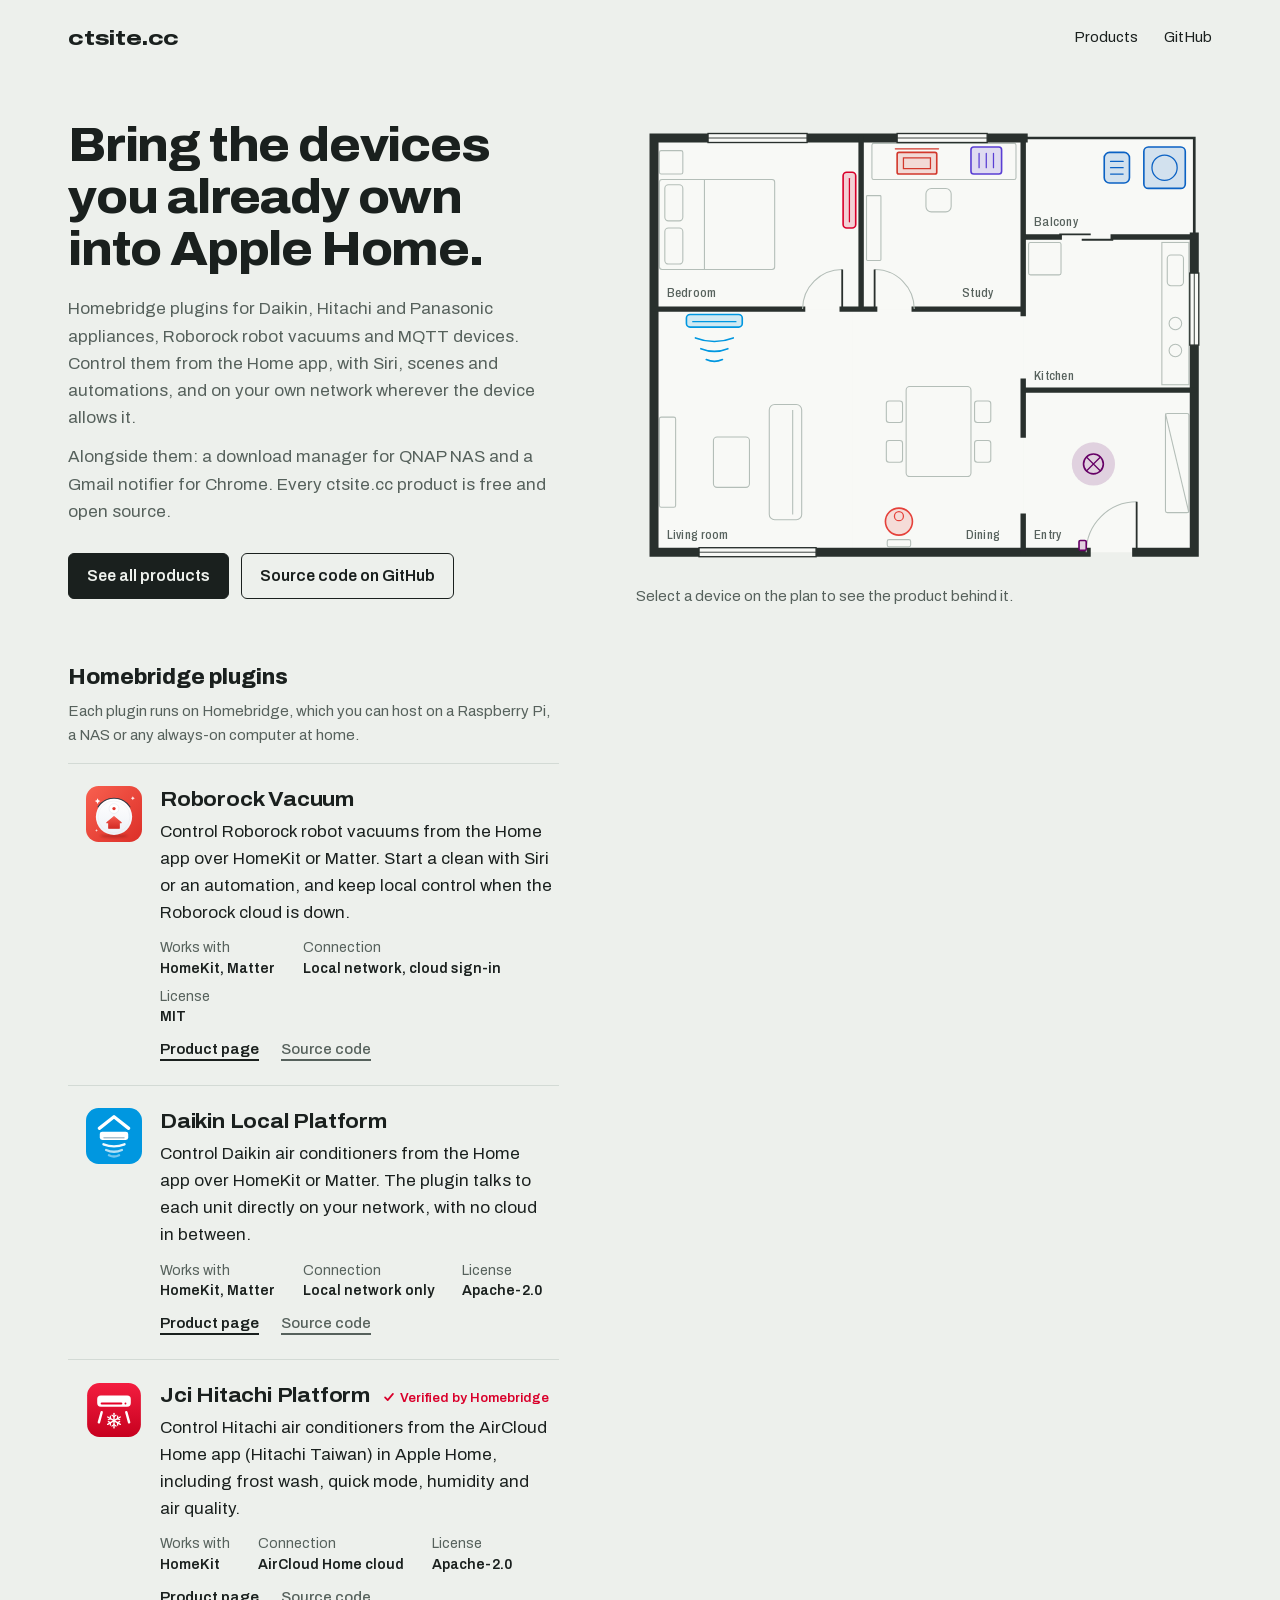
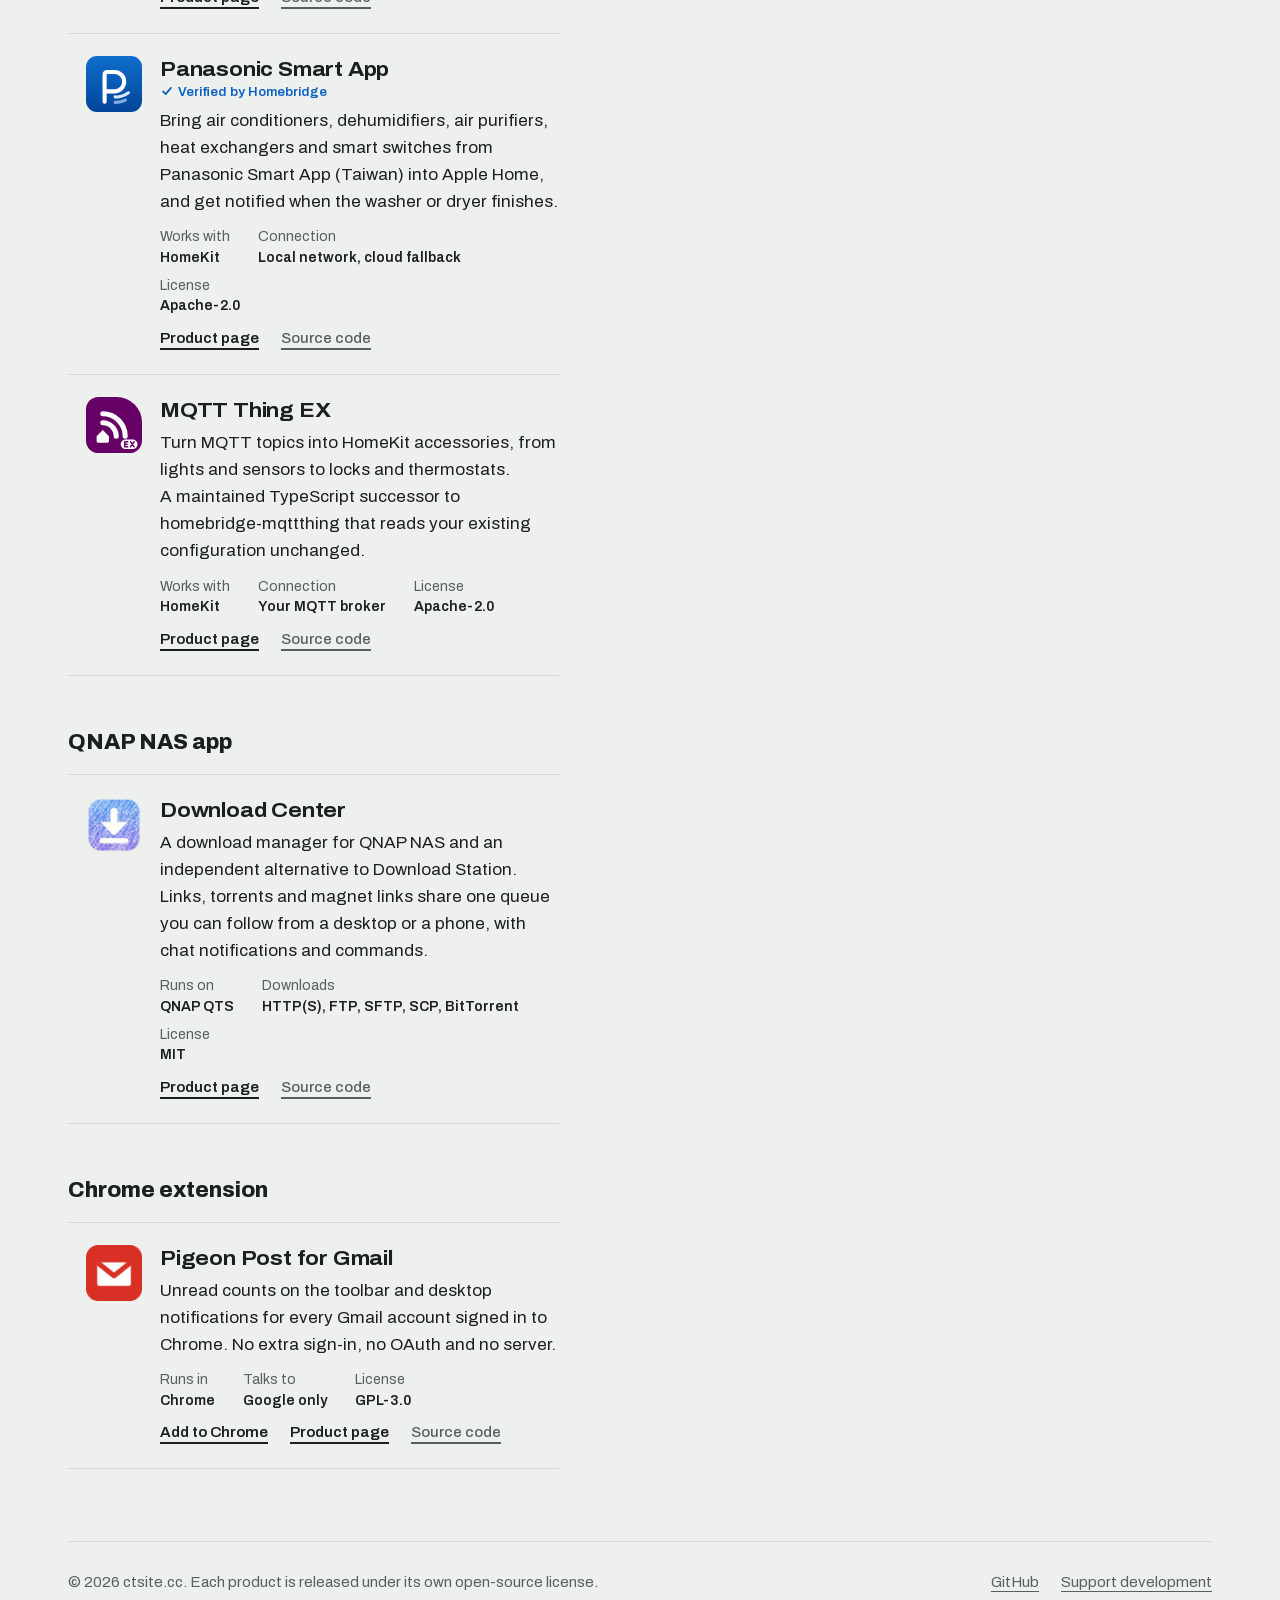
==== index.html @ e9405419 "Link Pigeon Post to the Chrome Web Store and drop the blog link - Pigeon Post for Gmail is on the Ch" ====
<!doctype html>
<html lang="en">
<head>
<meta charset="utf-8">
<meta name="viewport" content="width=device-width, initial-scale=1">
<meta http-equiv="Content-Security-Policy" content="default-src 'self'; script-src 'self' https://pagead2.googlesyndication.com https://*.googlesyndication.com https://*.adtrafficquality.google https://www.googletagservices.com https://fundingchoicesmessages.google.com; style-src 'self' 'unsafe-inline'; img-src 'self' data: https:; font-src 'self'; connect-src 'self' https://*.googlesyndication.com https://*.doubleclick.net https://*.google.com https://*.adtrafficquality.google; frame-src https://*.googlesyndication.com https://*.doubleclick.net https://*.google.com https://*.adtrafficquality.google; object-src 'none'; base-uri 'self'; form-action 'self'; upgrade-insecure-requests">
<meta name="referrer" content="strict-origin-when-cross-origin">
<title>ctsite.cc: Homebridge plugins for Apple Home and open-source tools</title>
<meta name="description" content="Free, open-source Homebridge plugins that bring Daikin, Hitachi and Panasonic appliances, Roborock robot vacuums and MQTT devices into Apple Home, plus a download manager for QNAP NAS and a Gmail notifier for Chrome.">
<link rel="canonical" href="https://www.ctsite.cc/">
<meta property="og:type" content="website">
<meta property="og:url" content="https://www.ctsite.cc/">
<meta property="og:title" content="ctsite.cc: Homebridge plugins for Apple Home and open-source tools">
<meta property="og:description" content="Bring Daikin, Hitachi and Panasonic appliances, Roborock vacuums and MQTT devices into Apple Home. Free and open source.">
<meta property="og:locale" content="en_US">
<meta name="color-scheme" content="light dark">
<meta name="theme-color" content="#EDF0EC" media="(prefers-color-scheme: light)">
<meta name="theme-color" content="#0F1312" media="(prefers-color-scheme: dark)">
<link rel="icon" href="favicon.svg" type="image/svg+xml">
<link rel="preload" href="fonts/archivo-latin.woff2" as="font" type="font/woff2" crossorigin>
<link rel="stylesheet" href="site.css">
<script src="site.js" defer></script>
<script async src="https://pagead2.googlesyndication.com/pagead/js/adsbygoogle.js?client=ca-pub-5869768897978172"
     crossorigin="anonymous"></script>
</head>
<body>
<div class="page">

<header class="top">
  <a class="mark" href="/">ctsite.cc</a>
  <nav class="nav" aria-label="Site">
    <a href="#products">Products</a>
    <a href="https://github.com/tasict">GitHub</a>
  </nav>
</header>

<main class="layout">

  <section class="intro" aria-labelledby="hello">
    <h1 id="hello">Bring the devices you already own into Apple Home.</h1>
    <p class="lede">Homebridge plugins for Daikin, Hitachi and Panasonic appliances, Roborock robot vacuums and MQTT devices. Control them from the Home app, with Siri, scenes and automations, and on your own network wherever the device allows it.</p>
    <p class="lede">Alongside them: a download manager for QNAP NAS and a Gmail notifier for Chrome. Every ctsite.cc product is free and open source.</p>
    <p class="actions">
      <a class="btn btn-solid" href="#products">See all products</a>
      <a class="btn" href="https://github.com/tasict?tab=repositories">Source code on GitHub</a>
    </p>
  </section>

  <div class="plan-wrap">
    <figure class="plan-fig">
      <svg class="plan" viewBox="0 0 640 500" role="group" aria-label="Floor plan: each device in the home is one of the products">
        <g class="floors">
          <rect class="floor" data-room="bedroom" x="20" y="20" width="230" height="190"/>
          <rect class="floor" data-room="study" x="250" y="20" width="180" height="190"/>
          <rect class="floor" data-room="balcony" x="430" y="20" width="190" height="110"/>
          <rect class="floor" data-room="kitchen" x="430" y="130" width="190" height="170"/>
          <rect class="floor" data-room="living" x="20" y="210" width="220" height="270"/>
          <rect class="floor" data-room="dining" x="240" y="210" width="190" height="270"/>
          <rect class="floor" data-room="entry" x="430" y="300" width="190" height="180"/>
        </g>

        <g class="furn">
          <!-- Bedroom: bed, nightstand -->
          <rect x="26" y="66" width="128" height="100" rx="3"/>
          <rect x="32" y="72" width="20" height="40" rx="4"/>
          <rect x="32" y="120" width="20" height="40" rx="4"/>
          <path d="M76 66V166"/>
          <rect x="26" y="34" width="26" height="26" rx="2"/>
          <!-- Study: desk, chair, bookshelf -->
          <rect x="262" y="26" width="160" height="40" rx="2"/>
          <rect x="322" y="76" width="28" height="26" rx="6"/>
          <rect x="256" y="84" width="16" height="72" rx="1"/>
          <!-- Kitchen: counter, sink, burners, fridge -->
          <rect x="584" y="136" width="30" height="158"/>
          <rect x="590" y="150" width="18" height="34" rx="4"/>
          <circle cx="599" cy="226" r="7"/>
          <circle cx="599" cy="256" r="7"/>
          <rect x="436" y="136" width="36" height="36" rx="2"/>
          <!-- Living room: TV stand, sofa, coffee table -->
          <rect x="26" y="330" width="18" height="100" rx="2"/>
          <rect x="148" y="316" width="36" height="128" rx="6"/>
          <path d="M174 322V438"/>
          <rect x="86" y="352" width="40" height="56" rx="4"/>
          <!-- Dining: table, chairs, charging dock -->
          <rect x="300" y="296" width="72" height="100" rx="4"/>
          <rect x="278" y="312" width="18" height="24" rx="3"/>
          <rect x="278" y="356" width="18" height="24" rx="3"/>
          <rect x="376" y="312" width="18" height="24" rx="3"/>
          <rect x="376" y="356" width="18" height="24" rx="3"/>
          <rect x="279" y="466" width="26" height="8" rx="2"/>
          <!-- Entry: shoe cabinet -->
          <rect x="588" y="326" width="26" height="110" rx="2"/>
          <path d="M588 326L614 436"/>
        </g>

        <g class="walls">
          <path class="ext" d="M20 20H80M190 20H290M390 20H430M20 20V480M20 480H70M200 480H500M556 480H620M620 130V170M620 250V480"/>
          <path class="rail" d="M430 20H620V130"/>
          <path class="int" d="M20 210H185M229 210H265M309 210H430M250 20V210M430 20V215M430 290V350M430 440V480M430 130H470M530 130H620M430 300H620"/>
          <rect class="win" x="80" y="15" width="110" height="10"/>
          <rect class="win" x="290" y="15" width="100" height="10"/>
          <rect class="win" x="70" y="475" width="130" height="10"/>
          <rect class="win" x="615" y="170" width="10" height="80"/>
          <path class="glass" d="M80 20H190M290 20H390M70 480H200M620 170V250"/>
        </g>

        <g class="doors">
          <path class="swing" d="M185 210A44 44 0 0 1 229 166M309 210A44 44 0 0 0 265 166M500 480A56 56 0 0 1 556 424"/>
          <path class="leaf" d="M229 210V166M265 210V166M556 480V424M470 127H505M495 133H530"/>
        </g>

        <g class="labels">
          <text class="room-label" x="34" y="197">Bedroom</text>
          <text class="room-label" x="362" y="197">Study</text>
          <text class="room-label" x="442" y="118">Balcony</text>
          <text class="room-label" x="442" y="289">Kitchen</text>
          <text class="room-label" x="34" y="465">Living room</text>
          <text class="room-label" x="366" y="465">Dining</text>
          <text class="room-label" x="442" y="465">Entry</text>
        </g>

        <g class="devices">
          <a class="dev c-daikin" href="#daikin" data-project="daikin" data-room="living"
             aria-label="Daikin Local Platform: Daikin air conditioner in the living room"
             data-where="Daikin air conditioner in the living room">
            <rect class="hit" x="46" y="212" width="82" height="62"/>
            <g class="fx"><path d="M66 242Q87 250 108 242M72 254Q87 260 102 254M78 266Q87 270 96 266"/></g>
            <rect class="shape" x="56" y="216" width="62" height="14" rx="4"/>
            <path class="detail" d="M63 224H111"/>
          </a>
          <a class="dev c-hitachi" href="#hitachi" data-project="hitachi" data-room="bedroom"
             aria-label="Jci Hitachi Platform: Hitachi air conditioner in the bedroom"
             data-where="Hitachi air conditioner in the bedroom">
            <rect class="hit" x="190" y="50" width="58" height="78"/>
            <g class="fx"><path d="M220 68Q212 89 220 110M208 74Q202 89 208 104M196 80Q192 89 196 98"/></g>
            <rect class="shape" x="230" y="58" width="14" height="62" rx="4"/>
            <path class="detail" d="M237 65V113"/>
          </a>
          <a class="dev c-panasonic" href="#panasonic" data-project="panasonic" data-room="balcony"
             aria-label="Panasonic Smart App: Panasonic washer and dehumidifier on the back balcony"
             data-where="Panasonic washer and dehumidifier on the back balcony">
            <rect class="hit" x="512" y="26" width="104" height="56"/>
            <rect class="shape" x="564" y="30" width="46" height="46" rx="5"/>
            <circle class="detail" cx="587" cy="53" r="14"/>
            <rect class="shape" x="520" y="36" width="28" height="34" rx="6"/>
            <path class="detail" d="M527 46H541M527 53H541M527 60H541"/>
          </a>
          <a class="dev c-roborock" href="#roborock" data-project="roborock" data-room="dining"
             aria-label="Roborock Vacuum: robot vacuum in the dining area"
             data-where="Roborock robot vacuum in the dining area">
            <rect class="hit" x="268" y="420" width="48" height="50"/>
            <g class="fx"><path class="trail" d="M292 430C262 424 254 266 294 254L388 254C414 258 414 418 388 434L318 446"/></g>
            <circle class="shape" cx="292" cy="446" r="15"/>
            <circle class="detail" cx="292" cy="440" r="5"/>
          </a>
          <a class="dev c-mqtt" href="#mqtt" data-project="mqtt" data-room="entry"
             aria-label="MQTT Thing EX: light and door sensor in the entryway"
             data-where="MQTT light and door sensor in the entryway">
            <rect class="hit" x="484" y="356" width="50" height="124"/>
            <g class="fx"><circle class="glow" cx="508" cy="382" r="24"/></g>
            <circle class="shape" cx="508" cy="382" r="11"/>
            <path class="detail" d="M500.5 374.5L515.5 389.5M515.5 374.5L500.5 389.5"/>
            <rect class="shape" x="492" y="467" width="8" height="11" rx="1.5"/>
          </a>
          <a class="dev c-dc" href="#download-center" data-project="download-center" data-room="study"
             aria-label="Download Center: QNAP NAS in the study"
             data-where="QNAP NAS in the study">
            <rect class="hit" x="366" y="26" width="46" height="40"/>
            <rect class="shape" x="372" y="30" width="34" height="30" rx="3"/>
            <path class="detail" d="M381 37V53M389 37V53M397 37V53"/>
          </a>
          <a class="dev c-pigeon" href="#pigeon-post" data-project="pigeon-post" data-room="study"
             aria-label="Pigeon Post for Gmail: Chrome on the laptop in the study"
             data-where="Chrome on the laptop in the study">
            <rect class="hit" x="282" y="26" width="60" height="40"/>
            <rect class="shape" x="290" y="36" width="44" height="24" rx="2"/>
            <path class="detail" d="M288 32H336M297 42H327V54H297Z"/>
          </a>
        </g>
      </svg>
      <figcaption class="plan-caption">
        <span class="cap-idle">Select a device on the plan to see the product behind it.</span>
        <span class="cap-lit" hidden><strong class="cap-name"></strong> <span class="cap-where"></span></span>
      </figcaption>
    </figure>
  </div>

  <div class="list" id="products">

    <section class="group" aria-labelledby="g-home">
      <h2 id="g-home">Homebridge plugins</h2>
      <p class="group-note">Each plugin runs on Homebridge, which you can host on a Raspberry Pi, a NAS or any always-on computer at home.</p>
      <ul class="projects">
        <li class="project c-roborock" id="roborock">
          <img src="icons/roborock.svg" width="56" height="56" alt="">
          <div>
            <h3>Roborock Vacuum</h3>
            <p class="desc">Control Roborock robot vacuums from the Home app over HomeKit or Matter. Start a clean with Siri or an automation, and keep local control when the Roborock cloud is down.</p>
            <dl class="facts">
              <div><dt>Works with</dt><dd>HomeKit, Matter</dd></div>
              <div><dt>Connection</dt><dd>Local network, cloud sign-in</dd></div>
              <div><dt>License</dt><dd>MIT</dd></div>
            </dl>
            <p class="links">
              <a href="https://tasict.github.io/homebridge-roborock-vacuum/">Product page</a>
              <a class="quiet" href="https://github.com/tasict/homebridge-roborock-vacuum">Source code</a>
            </p>
          </div>
        </li>
        <li class="project c-daikin" id="daikin">
          <img src="icons/daikin.svg" width="56" height="56" alt="">
          <div>
            <h3>Daikin Local Platform</h3>
            <p class="desc">Control Daikin air conditioners from the Home app over HomeKit or Matter. The plugin talks to each unit directly on your network, with no cloud in between.</p>
            <dl class="facts">
              <div><dt>Works with</dt><dd>HomeKit, Matter</dd></div>
              <div><dt>Connection</dt><dd>Local network only</dd></div>
              <div><dt>License</dt><dd>Apache-2.0</dd></div>
            </dl>
            <p class="links">
              <a href="https://tasict.github.io/homebridge-daikin-local-platform/">Product page</a>
              <a class="quiet" href="https://github.com/tasict/homebridge-daikin-local-platform">Source code</a>
            </p>
          </div>
        </li>
        <li class="project c-hitachi" id="hitachi">
          <img src="icons/hitachi.svg" width="56" height="56" alt="">
          <div>
            <div class="project-head">
              <h3>Jci Hitachi Platform</h3>
              <span class="verified"><svg viewBox="0 0 16 16" aria-hidden="true"><path d="M3.5 8.5l3 3 6-7"/></svg>Verified by Homebridge</span>
            </div>
            <p class="desc">Control Hitachi air conditioners from the AirCloud Home app (Hitachi Taiwan) in Apple Home, including frost wash, quick mode, humidity and air quality.</p>
            <dl class="facts">
              <div><dt>Works with</dt><dd>HomeKit</dd></div>
              <div><dt>Connection</dt><dd>AirCloud Home cloud</dd></div>
              <div><dt>License</dt><dd>Apache-2.0</dd></div>
            </dl>
            <p class="links">
              <a href="https://tasict.github.io/homebridge-jci-hitachi-platform/">Product page</a>
              <a class="quiet" href="https://github.com/tasict/homebridge-jci-hitachi-platform">Source code</a>
            </p>
          </div>
        </li>
        <li class="project c-panasonic" id="panasonic">
          <img src="icons/panasonic.svg" width="56" height="56" alt="">
          <div>
            <div class="project-head">
              <h3>Panasonic Smart App</h3>
              <span class="verified"><svg viewBox="0 0 16 16" aria-hidden="true"><path d="M3.5 8.5l3 3 6-7"/></svg>Verified by Homebridge</span>
            </div>
            <p class="desc">Bring air conditioners, dehumidifiers, air purifiers, heat exchangers and smart switches from Panasonic Smart App (Taiwan) into Apple Home, and get notified when the washer or dryer finishes.</p>
            <dl class="facts">
              <div><dt>Works with</dt><dd>HomeKit</dd></div>
              <div><dt>Connection</dt><dd>Local network, cloud fallback</dd></div>
              <div><dt>License</dt><dd>Apache-2.0</dd></div>
            </dl>
            <p class="links">
              <a href="https://tasict.github.io/homebridge-panasonic-smart-app/">Product page</a>
              <a class="quiet" href="https://github.com/tasict/homebridge-panasonic-smart-app">Source code</a>
            </p>
          </div>
        </li>
        <li class="project c-mqtt" id="mqtt">
          <img src="icons/mqtt.svg" width="56" height="56" alt="">
          <div>
            <h3>MQTT Thing EX</h3>
            <p class="desc">Turn MQTT topics into HomeKit accessories, from lights and sensors to locks and thermostats. A maintained TypeScript successor to homebridge-mqttthing that reads your existing configuration unchanged.</p>
            <dl class="facts">
              <div><dt>Works with</dt><dd>HomeKit</dd></div>
              <div><dt>Connection</dt><dd>Your MQTT broker</dd></div>
              <div><dt>License</dt><dd>Apache-2.0</dd></div>
            </dl>
            <p class="links">
              <a href="https://tasict.github.io/homebridge-mqttthing-ex/">Product page</a>
              <a class="quiet" href="https://github.com/tasict/homebridge-mqttthing-ex">Source code</a>
            </p>
          </div>
        </li>
      </ul>
    </section>

    <section class="group" aria-labelledby="g-nas">
      <h2 id="g-nas">QNAP NAS app</h2>
      <ul class="projects">
        <li class="project c-dc" id="download-center">
          <img src="icons/download-center.png" width="56" height="56" alt="">
          <div>
            <h3>Download Center</h3>
            <p class="desc">A download manager for QNAP NAS and an independent alternative to Download Station. Links, torrents and magnet links share one queue you can follow from a desktop or a phone, with chat notifications and commands.</p>
            <dl class="facts">
              <div><dt>Runs on</dt><dd>QNAP QTS</dd></div>
              <div><dt>Downloads</dt><dd>HTTP(S), FTP, SFTP, SCP, BitTorrent</dd></div>
              <div><dt>License</dt><dd>MIT</dd></div>
            </dl>
            <p class="links">
              <a href="https://tasict.github.io/DownloadCenter/">Product page</a>
              <a class="quiet" href="https://github.com/tasict/DownloadCenter">Source code</a>
            </p>
          </div>
        </li>
      </ul>
    </section>

    <section class="group" aria-labelledby="g-browser">
      <h2 id="g-browser">Chrome extension</h2>
      <ul class="projects">
        <li class="project c-pigeon" id="pigeon-post">
          <img src="icons/pigeon-post.png" width="56" height="56" alt="">
          <div>
            <h3>Pigeon Post for Gmail</h3>
            <p class="desc">Unread counts on the toolbar and desktop notifications for every Gmail account signed in to Chrome. No extra sign-in, no OAuth and no server.</p>
            <dl class="facts">
              <div><dt>Runs in</dt><dd>Chrome</dd></div>
              <div><dt>Talks to</dt><dd>Google only</dd></div>
              <div><dt>License</dt><dd>GPL-3.0</dd></div>
            </dl>
            <p class="links">
              <a href="https://chromewebstore.google.com/detail/pigeon-post-for-gmail/adflaplgialinhjpiiggopbhebjjiddd">Add to Chrome</a>
              <a href="https://tasict.github.io/pigeon-post-for-gmail/">Product page</a>
              <a class="quiet" href="https://github.com/tasict/pigeon-post-for-gmail">Source code</a>
            </p>
          </div>
        </li>
      </ul>
    </section>

  </div>
</main>

<footer class="foot">
  <p>© 2026 ctsite.cc. Each product is released under its own open-source license.</p>
  <p class="foot-links">
    <a href="https://github.com/tasict">GitHub</a>
    <a href="https://tasict.bobaboba.me">Support development</a>
  </p>
</footer>

</div>
</body>
</html>
---- site.css ----
/* ctsite.cc home page
   Idea: the floor plan of a Taiwanese apartment. Each product is a device in the home; the room of the product being read lights up in that product's brand color.
   The site has no accent color of its own; color comes only from the products. Type is Archivo (width axis: condensed for plan labels, wide for names). */

@font-face {
  font-family: "Archivo";
  src: url("fonts/archivo-latin.woff2") format("woff2");
  font-weight: 100 900;
  font-stretch: 62% 125%;
  font-display: swap;
  unicode-range: U+0000-00FF, U+0131, U+0152-0153, U+02BB-02BC, U+02C6, U+02DA, U+02DC, U+0304, U+0308, U+0329, U+2000-206F, U+20AC, U+2122, U+2191, U+2193, U+2212, U+2215, U+FEFF, U+FFFD;
}

:root {
  color-scheme: light dark;
  --paper: #edf0ec;
  --floor: #f8f9f6;
  --ink: #1a201e;
  --muted: #56615c;
  --rule: #d3dad5;
  --line: #b4beb8;
  --wall: #29302d;

  --daikin: #0097e0;
  --hitachi: #d9002b;
  --panasonic: #0b62c4;
  --roborock: #e5413a;
  --mqtt: #660066;
  --dc: #5a3fd4;
  --pigeon: #d2382c;

  --font: "Archivo", -apple-system, BlinkMacSystemFont, sans-serif;
}

@media (prefers-color-scheme: dark) {
  :root {
    --paper: #0f1312;
    --floor: #171c1a;
    --ink: #e2e8e4;
    --muted: #97a39d;
    --rule: #28312d;
    --line: #3d4944;
    --wall: #c3cdc8;

    --daikin: #36b4f0;
    --hitachi: #ff4d63;
    --panasonic: #5aa7ff;
    --roborock: #ff6a5f;
    --mqtt: #d98ad9;
    --dc: #b2a0ff;
    --pigeon: #ff7a6e;
  }
}

.c-daikin { --c: var(--daikin); }
.c-hitachi { --c: var(--hitachi); }
.c-panasonic { --c: var(--panasonic); }
.c-roborock { --c: var(--roborock); }
.c-mqtt { --c: var(--mqtt); }
.c-dc { --c: var(--dc); }
.c-pigeon { --c: var(--pigeon); }

*, *::before, *::after { box-sizing: border-box; }

html { -webkit-text-size-adjust: 100%; text-size-adjust: 100%; }

@media (prefers-reduced-motion: no-preference) {
  html { scroll-behavior: smooth; }
}

body {
  margin: 0;
  background: var(--paper);
  color: var(--ink);
  font-family: var(--font);
  font-size: 1.0625rem;
  line-height: 1.6;
  -webkit-font-smoothing: antialiased;
}

a { color: inherit; }

a:focus-visible {
  outline: 2px solid var(--ink);
  outline-offset: 3px;
  border-radius: 3px;
}

[hidden] { display: none !important; }

.page {
  max-width: 1240px;
  margin: 0 auto;
  padding: 0 clamp(16px, 4vw, 48px);
}

/* Header */

.top {
  display: flex;
  align-items: center;
  justify-content: space-between;
  gap: 16px;
  padding: 22px 0;
}

.mark {
  font-size: 1.25rem;
  font-weight: 800;
  font-stretch: 125%;
  letter-spacing: -0.01em;
  line-height: 1;
  text-decoration: none;
  white-space: nowrap;
}

.nav {
  display: flex;
  align-items: center;
  gap: clamp(14px, 2.5vw, 26px);
  font-size: 0.9375rem;
  line-height: 1;
}

.nav a {
  text-decoration: none;
  padding: 8px 0;
}

.nav a:hover { text-decoration: underline; text-underline-offset: 5px; text-decoration-thickness: 1.5px; }

/* Layout: one column on phones (intro, plan, list); on wide screens the plan stays put on the right */

.layout {
  display: grid;
  grid-template-columns: minmax(0, 1fr);
  grid-template-areas: "intro" "plan" "list";
  gap: 36px;
  padding-bottom: 72px;
}

.intro { grid-area: intro; padding-top: clamp(16px, 5vh, 64px); }
.plan-wrap { grid-area: plan; }
.list { grid-area: list; }

@media (min-width: 1000px) {
  .layout {
    grid-template-columns: minmax(0, 0.92fr) minmax(0, 1.08fr);
    grid-template-areas: "intro plan" "list plan";
    column-gap: clamp(48px, 6vw, 96px);
    row-gap: 64px;
  }
  .plan-wrap { align-self: stretch; }
  .plan-fig {
    position: sticky;
    top: 24px;
    padding-top: clamp(16px, 5vh, 64px);
  }
}

/* Intro */

h1 {
  margin: 0 0 20px;
  font-size: clamp(2rem, 1.25rem + 2.5vw, 3rem);
  font-weight: 800;
  font-stretch: 106%;
  line-height: 1.08;
  letter-spacing: -0.025em;
  text-wrap: balance;
}

.lede {
  margin: 0;
  max-width: 36em;
  color: var(--muted);
  text-wrap: pretty;
}

.lede + .lede { margin-top: 12px; }

.actions {
  display: flex;
  flex-wrap: wrap;
  gap: 12px;
  margin: 28px 0 0;
}

.btn {
  display: inline-flex;
  align-items: center;
  min-height: 46px;
  padding: 0 18px;
  border: 1.5px solid var(--ink);
  border-radius: 6px;
  font-size: 1rem;
  font-weight: 600;
  line-height: 1.2;
  text-decoration: none;
}

.btn:hover { background: color-mix(in srgb, var(--ink) 7%, transparent); }

.btn-solid { background: var(--ink); color: var(--paper); }
.btn-solid:hover { background: color-mix(in srgb, var(--ink) 86%, var(--paper)); }

/* Floor plan */

.plan-fig { margin: 0; }

.plan {
  display: block;
  width: 100%;
  height: auto;
  max-height: calc(100vh - 150px);
  overflow: visible;
}

.plan .floor { fill: var(--floor); transition: fill 0.35s ease; }
.plan .floor.is-lit { fill: color-mix(in srgb, var(--c) 14%, var(--floor)); }

.plan .furn * { fill: none; stroke: var(--line); stroke-width: 1.2; }

.plan .walls path { fill: none; stroke: var(--wall); stroke-linecap: square; }
.plan .walls .ext { stroke-width: 10; }
.plan .walls .int { stroke-width: 6; }
.plan .walls .rail { stroke-width: 3; }
.plan .walls .win { fill: var(--floor); stroke: var(--wall); stroke-width: 1.5; }
.plan .walls .glass { stroke-width: 1; stroke-linecap: butt; }

.plan .doors path { fill: none; }
.plan .doors .swing { stroke: var(--line); stroke-width: 1.2; }
.plan .doors .leaf { stroke: var(--wall); stroke-width: 2; }

.plan .room-label {
  fill: var(--muted);
  font-size: 15px;
  font-stretch: 75%;
  font-weight: 500;
  letter-spacing: 0.02em;
}

.plan .dev { cursor: pointer; outline: none; }
.plan .dev .hit { fill: transparent; stroke: none; }

.plan .dev .shape {
  fill: var(--floor);
  fill: color-mix(in srgb, var(--c) 16%, var(--floor));
  stroke: var(--c);
  stroke-width: 1.8;
  transition: fill 0.3s ease;
}

.plan .dev .detail {
  fill: none;
  stroke: var(--c);
  stroke-width: 1.4;
  stroke-linecap: round;
  transition: stroke 0.3s ease;
}

.plan .dev .fx {
  opacity: 0;
  fill: none;
  stroke: var(--c);
  stroke-width: 1.8;
  stroke-linecap: round;
  transition: opacity 0.35s ease;
}

.plan .dev .fx .trail { stroke-width: 1.6; stroke-dasharray: 3 6; }
.plan .dev .fx .glow { fill: var(--c); fill-opacity: 0.16; stroke: none; }

.plan .dev.is-lit .shape { fill: var(--c); }
.plan .dev.is-lit .detail { stroke: var(--floor); }
.plan .dev.is-lit .fx { opacity: 1; }

.plan .dev:focus-visible .shape { stroke: var(--ink); stroke-width: 3; }

@media (prefers-color-scheme: dark) {
  .plan .dev.is-lit { filter: drop-shadow(0 0 7px color-mix(in srgb, var(--c) 65%, transparent)); }
}

/* On load, the devices power on one after another */
@media (prefers-reduced-motion: no-preference) {
  .plan .devices > .dev { animation: power-on 0.9s ease-out backwards; }
  .plan .devices > .dev:nth-child(1) { animation-delay: 0.25s; }
  .plan .devices > .dev:nth-child(2) { animation-delay: 0.37s; }
  .plan .devices > .dev:nth-child(3) { animation-delay: 0.49s; }
  .plan .devices > .dev:nth-child(4) { animation-delay: 0.61s; }
  .plan .devices > .dev:nth-child(5) { animation-delay: 0.73s; }
  .plan .devices > .dev:nth-child(6) { animation-delay: 0.85s; }
  .plan .devices > .dev:nth-child(7) { animation-delay: 0.97s; }
  .plan .devices > .dev .shape { animation: power-on-fill 0.9s ease-out backwards; animation-delay: inherit; }
}

@keyframes power-on {
  from { opacity: 0; }
  to { opacity: 1; }
}

@keyframes power-on-fill {
  0%, 30% { fill: var(--c); }
  100% { fill: color-mix(in srgb, var(--c) 16%, var(--floor)); }
}

.plan-caption {
  margin: 14px 0 0;
  min-height: 3.6em;
  color: var(--muted);
  font-size: 0.9375rem;
  line-height: 1.6;
}

.plan-caption strong {
  display: block;
  color: var(--ink);
  font-weight: 700;
  font-stretch: 112%;
}

/* Project list */

.group + .group { margin-top: 52px; }

.group h2 {
  margin: 0;
  font-size: 1.375rem;
  font-weight: 800;
  line-height: 1.35;
}

.group-note {
  margin: 6px 0 0;
  max-width: 34em;
  color: var(--muted);
  font-size: 0.9375rem;
}

.projects {
  list-style: none;
  margin: 16px 0 0;
  padding: 0;
  border-top: 1px solid var(--rule);
}

.project {
  position: relative;
  display: grid;
  grid-template-columns: 56px minmax(0, 1fr);
  gap: 18px;
  padding: 22px 0 24px 18px;
  border-bottom: 1px solid var(--rule);
  scroll-margin-top: 28vh;
}

/* Bar on the left: this project is lit on the plan */
.project::before {
  content: "";
  position: absolute;
  left: 0;
  top: 24px;
  bottom: 26px;
  width: 3px;
  border-radius: 2px;
  background: var(--c);
  opacity: 0;
  transform: scaleY(0.4);
  transition: opacity 0.3s ease, transform 0.3s ease;
}

.project.is-lit::before { opacity: 1; transform: none; }

.project img { display: block; width: 56px; height: 56px; }

.project h3 {
  margin: 0;
  font-size: 1.25rem;
  font-weight: 700;
  font-stretch: 112%;
  letter-spacing: -0.01em;
  line-height: 1.3;
}

.desc {
  margin: 6px 0 0;
  max-width: 36em;
  text-wrap: pretty;
}

.project-head {
  display: flex;
  flex-wrap: wrap;
  align-items: baseline;
  gap: 2px 12px;
}

/* Inline text, not flex, so the label shares the name's baseline */
.verified {
  color: var(--c);
  font-size: 0.8125rem;
  font-weight: 600;
  line-height: 1.3;
  white-space: nowrap;
}

.verified svg {
  width: 14px;
  height: 14px;
  margin-right: 4px;
  vertical-align: -2px;
  fill: none;
  stroke: currentColor;
  stroke-width: 2;
  stroke-linecap: round;
  stroke-linejoin: round;
}

/* Facts that decide whether a project fits: what it works with, how it connects, its license */
.facts {
  display: flex;
  flex-wrap: wrap;
  gap: 8px 28px;
  margin: 12px 0 0;
  font-size: 0.875rem;
  line-height: 1.4;
}

.facts dt { color: var(--muted); }
.facts dd { margin: 1px 0 0; font-weight: 600; }

.links {
  display: flex;
  flex-wrap: wrap;
  gap: 4px 22px;
  margin: 10px 0 0;
  font-size: 0.9375rem;
}

.links a {
  font-weight: 600;
  text-decoration-thickness: 1.5px;
  text-underline-offset: 5px;
}

.links a.quiet { color: var(--muted); font-weight: 500; }
.links a:hover { color: var(--ink); text-decoration-thickness: 2.5px; }

/* Footer */

.foot {
  display: flex;
  flex-wrap: wrap;
  justify-content: space-between;
  gap: 8px 24px;
  padding: 28px 0 40px;
  border-top: 1px solid var(--rule);
  color: var(--muted);
  font-size: 0.9375rem;
}

.foot p { margin: 0; }
.foot-links { display: flex; flex-wrap: wrap; gap: 4px 22px; }
.foot-links a { text-underline-offset: 4px; }
.foot-links a:hover { color: var(--ink); }

@media (prefers-reduced-motion: reduce) {
  *, *::before, *::after { transition-duration: 0.01ms !important; animation: none !important; }
}

@media (max-width: 520px) {
  body { font-size: 1rem; }
  .nav { gap: 14px; }
  .project { grid-template-columns: 44px minmax(0, 1fr); gap: 14px; padding-left: 14px; }
  .project img { width: 44px; height: 44px; }
  .plan .room-label { font-size: 19px; }
}
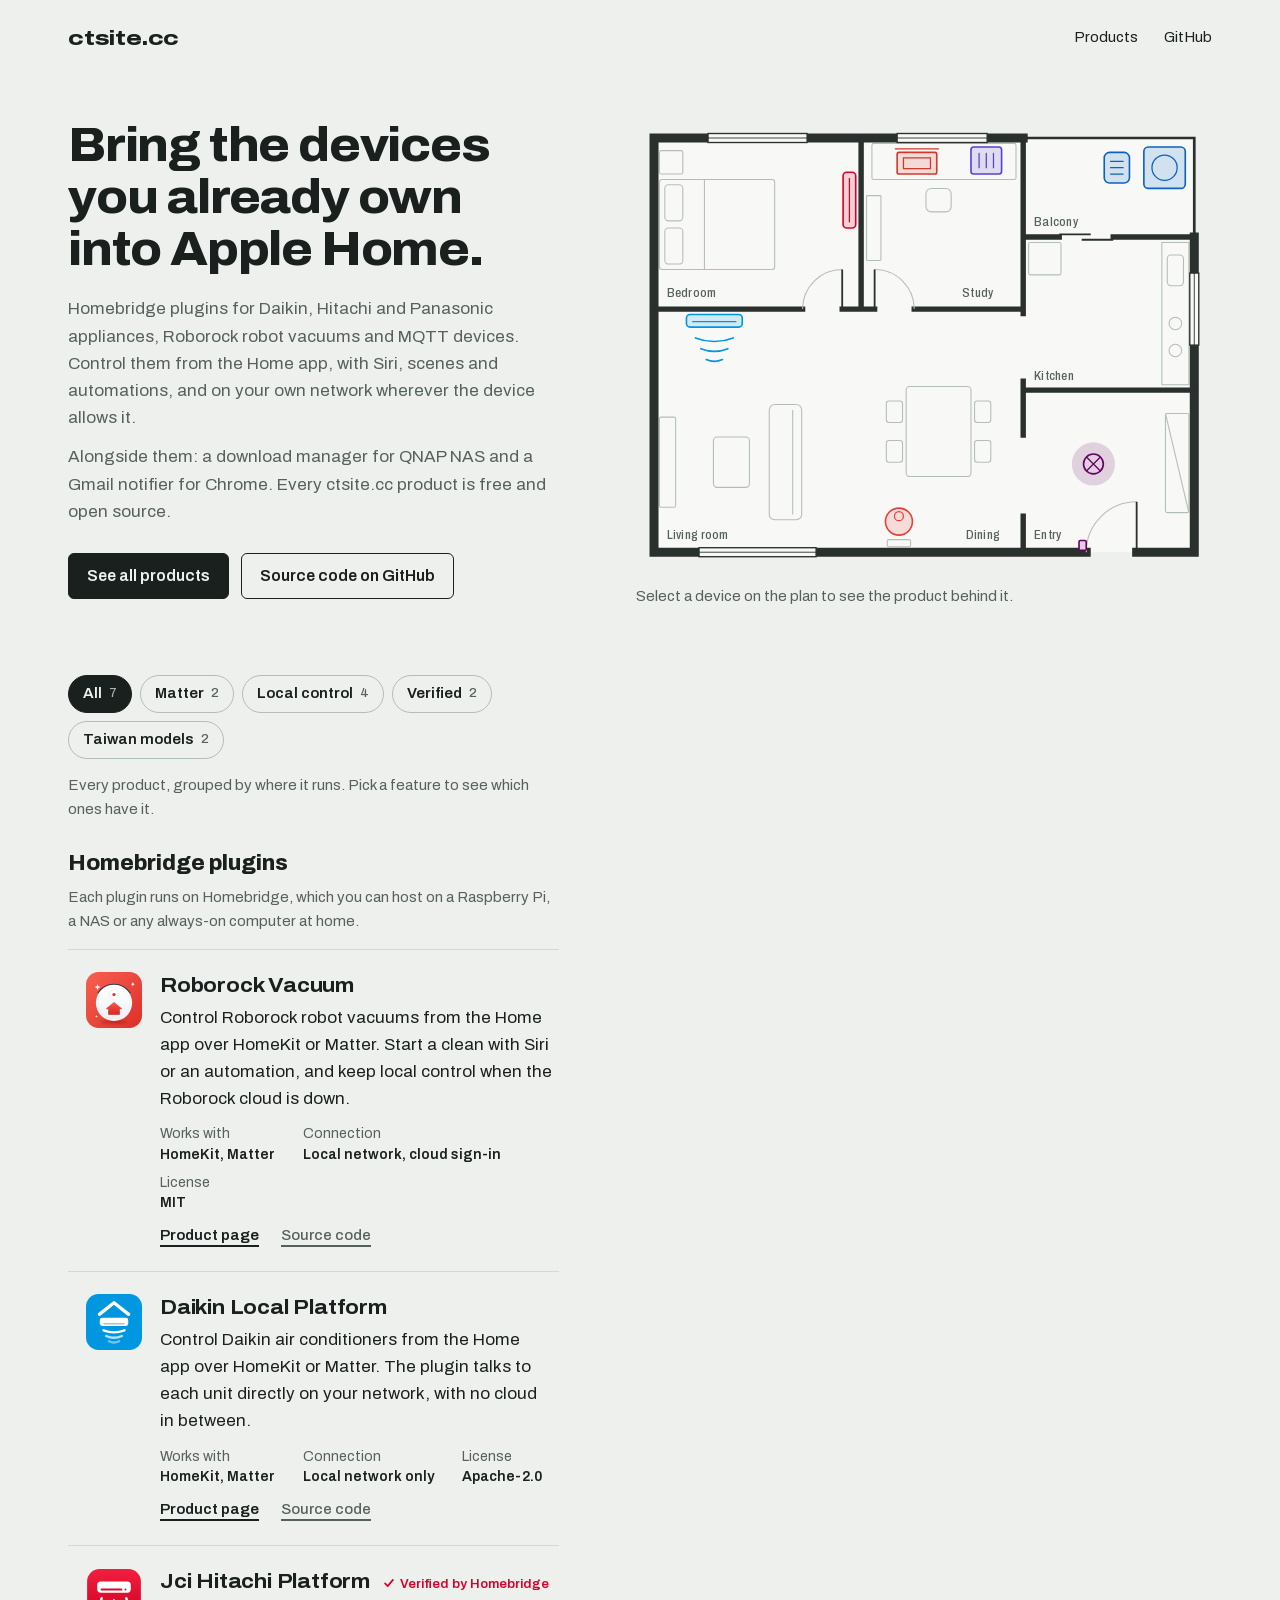
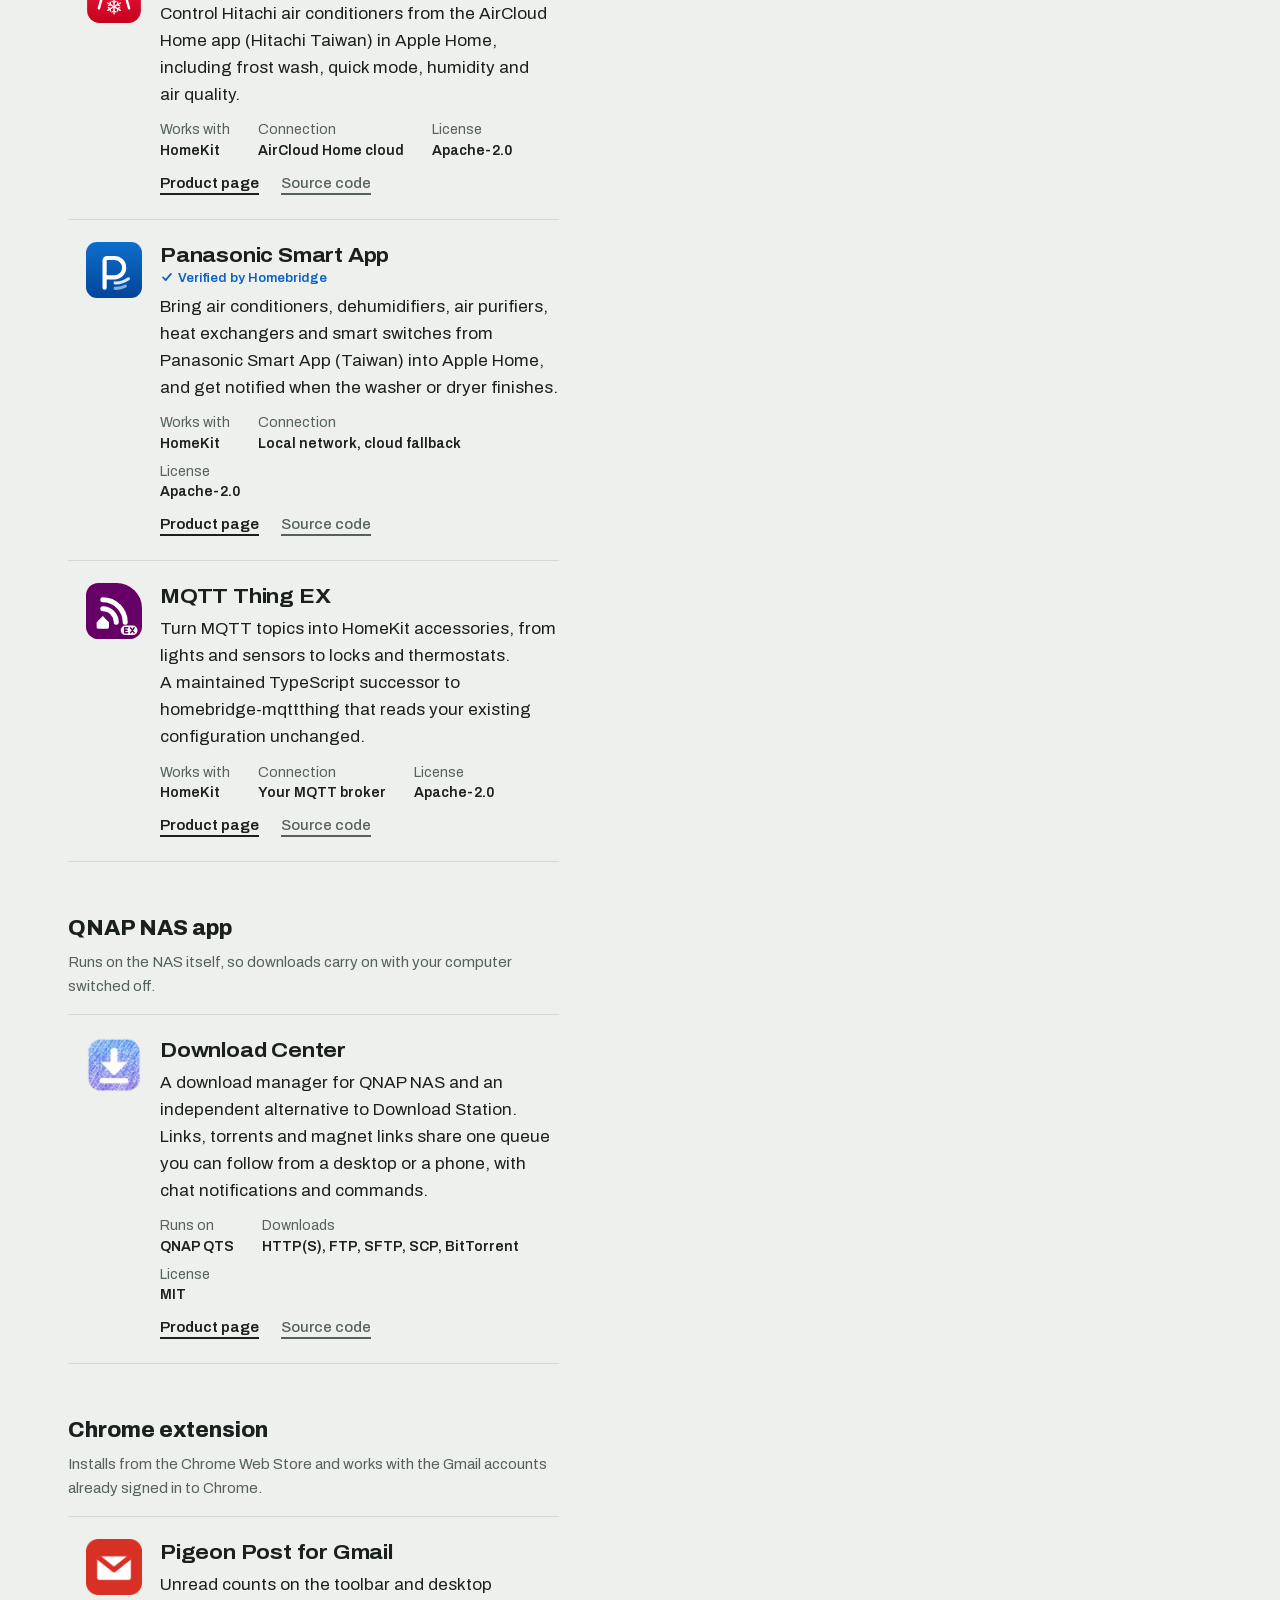
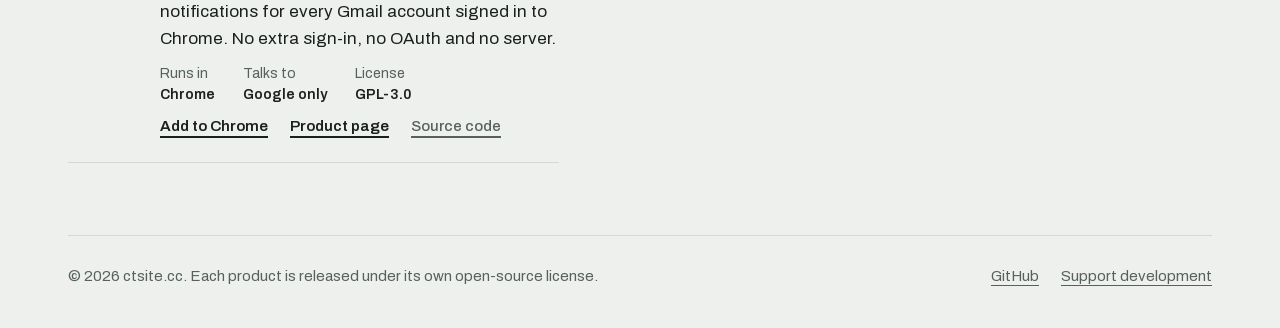
==== commit c927f284: "Add feature filters and motion to the product list - Each product lists its features in data-tags (m" ====
--- a/index.html
+++ b/index.html
@@ -124,7 +124,7 @@
              aria-label="Daikin Local Platform: Daikin air conditioner in the living room"
              data-where="Daikin air conditioner in the living room">
             <rect class="hit" x="46" y="212" width="82" height="62"/>
-            <g class="fx"><path d="M66 242Q87 250 108 242M72 254Q87 260 102 254M78 266Q87 270 96 266"/></g>
+            <g class="fx air air-down"><path d="M66 242Q87 250 108 242"/><path d="M72 254Q87 260 102 254"/><path d="M78 266Q87 270 96 266"/></g>
             <rect class="shape" x="56" y="216" width="62" height="14" rx="4"/>
             <path class="detail" d="M63 224H111"/>
           </a>
@@ -132,7 +132,7 @@
              aria-label="Jci Hitachi Platform: Hitachi air conditioner in the bedroom"
              data-where="Hitachi air conditioner in the bedroom">
             <rect class="hit" x="190" y="50" width="58" height="78"/>
-            <g class="fx"><path d="M220 68Q212 89 220 110M208 74Q202 89 208 104M196 80Q192 89 196 98"/></g>
+            <g class="fx air air-left"><path d="M220 68Q212 89 220 110"/><path d="M208 74Q202 89 208 104"/><path d="M196 80Q192 89 196 98"/></g>
             <rect class="shape" x="230" y="58" width="14" height="62" rx="4"/>
             <path class="detail" d="M237 65V113"/>
           </a>
@@ -142,6 +142,7 @@
             <rect class="hit" x="512" y="26" width="104" height="56"/>
             <rect class="shape" x="564" y="30" width="46" height="46" rx="5"/>
             <circle class="detail" cx="587" cy="53" r="14"/>
+            <g class="fx"><path class="drum" d="M579 53A8 8 0 0 1 587 45M595 53A8 8 0 0 1 587 61"/></g>
             <rect class="shape" x="520" y="36" width="28" height="34" rx="6"/>
             <path class="detail" d="M527 46H541M527 53H541M527 60H541"/>
           </a>
@@ -168,6 +169,7 @@
             <rect class="hit" x="366" y="26" width="46" height="40"/>
             <rect class="shape" x="372" y="30" width="34" height="30" rx="3"/>
             <path class="detail" d="M381 37V53M389 37V53M397 37V53"/>
+            <g class="fx"><circle class="led" cx="381" cy="56.5" r="1.6"/><circle class="led" cx="389" cy="56.5" r="1.6"/><circle class="led" cx="397" cy="56.5" r="1.6"/></g>
           </a>
           <a class="dev c-pigeon" href="#pigeon-post" data-project="pigeon-post" data-room="study"
              aria-label="Pigeon Post for Gmail: Chrome on the laptop in the study"
@@ -175,6 +177,7 @@
             <rect class="hit" x="282" y="26" width="60" height="40"/>
             <rect class="shape" x="290" y="36" width="44" height="24" rx="2"/>
             <path class="detail" d="M288 32H336M297 42H327V54H297Z"/>
+            <g class="fx"><circle class="ring" cx="336" cy="31" r="5"/><circle class="badge" cx="336" cy="31" r="5"/></g>
           </a>
         </g>
       </svg>
@@ -187,11 +190,25 @@
 
   <div class="list" id="products">
 
+    <div class="filters" role="group" aria-label="Filter products by feature" hidden>
+      <button type="button" class="chip" data-filter="all" aria-pressed="true"
+              data-note="Every product, grouped by where it runs. Pick a feature to see which ones have it.">All <span class="chip-n"></span></button>
+      <button type="button" class="chip" data-filter="matter" aria-pressed="false"
+              data-note="Exposes its devices over Matter as well as HomeKit.">Matter <span class="chip-n"></span></button>
+      <button type="button" class="chip" data-filter="local" aria-pressed="false"
+              data-note="Talks to the device on your home network, so everyday control does not depend on the maker’s cloud.">Local control <span class="chip-n"></span></button>
+      <button type="button" class="chip" data-filter="verified" aria-pressed="false"
+              data-note="Reviewed by the Homebridge team and listed as a verified plugin.">Verified <span class="chip-n"></span></button>
+      <button type="button" class="chip" data-filter="taiwan" aria-pressed="false"
+              data-note="For appliances sold in Taiwan, controlled through the maker’s Taiwanese app.">Taiwan models <span class="chip-n"></span></button>
+    </div>
+    <p class="filter-note" aria-live="polite" hidden></p>
+
     <section class="group" aria-labelledby="g-home">
       <h2 id="g-home">Homebridge plugins</h2>
       <p class="group-note">Each plugin runs on Homebridge, which you can host on a Raspberry Pi, a NAS or any always-on computer at home.</p>
       <ul class="projects">
-        <li class="project c-roborock" id="roborock">
+        <li class="project c-roborock" id="roborock" data-tags="matter local">
           <img src="icons/roborock.svg" width="56" height="56" alt="">
           <div>
             <h3>Roborock Vacuum</h3>
@@ -207,7 +224,7 @@
             </p>
           </div>
         </li>
-        <li class="project c-daikin" id="daikin">
+        <li class="project c-daikin" id="daikin" data-tags="matter local">
           <img src="icons/daikin.svg" width="56" height="56" alt="">
           <div>
             <h3>Daikin Local Platform</h3>
@@ -223,7 +240,7 @@
             </p>
           </div>
         </li>
-        <li class="project c-hitachi" id="hitachi">
+        <li class="project c-hitachi" id="hitachi" data-tags="verified taiwan">
           <img src="icons/hitachi.svg" width="56" height="56" alt="">
           <div>
             <div class="project-head">
@@ -242,7 +259,7 @@
             </p>
           </div>
         </li>
-        <li class="project c-panasonic" id="panasonic">
+        <li class="project c-panasonic" id="panasonic" data-tags="local verified taiwan">
           <img src="icons/panasonic.svg" width="56" height="56" alt="">
           <div>
             <div class="project-head">
@@ -261,7 +278,7 @@
             </p>
           </div>
         </li>
-        <li class="project c-mqtt" id="mqtt">
+        <li class="project c-mqtt" id="mqtt" data-tags="local">
           <img src="icons/mqtt.svg" width="56" height="56" alt="">
           <div>
             <h3>MQTT Thing EX</h3>
@@ -282,6 +299,7 @@
 
     <section class="group" aria-labelledby="g-nas">
       <h2 id="g-nas">QNAP NAS app</h2>
+      <p class="group-note">Runs on the NAS itself, so downloads carry on with your computer switched off.</p>
       <ul class="projects">
         <li class="project c-dc" id="download-center">
           <img src="icons/download-center.png" width="56" height="56" alt="">
@@ -304,6 +322,7 @@
 
     <section class="group" aria-labelledby="g-browser">
       <h2 id="g-browser">Chrome extension</h2>
+      <p class="group-note">Installs from the Chrome Web Store and works with the Gmail accounts already signed in to Chrome.</p>
       <ul class="projects">
         <li class="project c-pigeon" id="pigeon-post">
           <img src="icons/pigeon-post.png" width="56" height="56" alt="">
--- a/site.css
+++ b/site.css
@@ -89,9 +89,10 @@
 [hidden] { display: none !important; }
 
 .page {
+  --gutter: clamp(16px, 4vw, 48px);
   max-width: 1240px;
   margin: 0 auto;
-  padding: 0 clamp(16px, 4vw, 48px);
+  padding: 0 var(--gutter);
 }
 
 /* Header */
@@ -204,6 +205,18 @@
 .btn-solid { background: var(--ink); color: var(--paper); }
 .btn-solid:hover { background: color-mix(in srgb, var(--ink) 86%, var(--paper)); }
 
+/* On load, the intro rises in line by line, ahead of the devices powering on */
+@media (prefers-reduced-motion: no-preference) {
+  .layout > .intro > * { animation: rise 0.7s cubic-bezier(0.2, 0.7, 0.2, 1) backwards; }
+  .layout > .intro > :nth-child(2) { animation-delay: 0.08s; }
+  .layout > .intro > :nth-child(3) { animation-delay: 0.16s; }
+  .layout > .intro > :nth-child(4) { animation-delay: 0.24s; }
+}
+
+@keyframes rise {
+  from { opacity: 0; transform: translateY(16px); }
+}
+
 /* Floor plan */
 
 .plan-fig { margin: 0; }
@@ -217,6 +230,7 @@
 }
 
 .plan .floor { fill: var(--floor); transition: fill 0.35s ease; }
+.plan .floor.is-match { fill: color-mix(in srgb, var(--c) 7%, var(--floor)); }
 .plan .floor.is-lit { fill: color-mix(in srgb, var(--c) 14%, var(--floor)); }
 
 .plan .furn * { fill: none; stroke: var(--line); stroke-width: 1.2; }
@@ -240,8 +254,11 @@
   letter-spacing: 0.02em;
 }
 
-.plan .dev { cursor: pointer; outline: none; }
+.plan .dev { cursor: pointer; outline: none; transition: opacity 0.35s ease; }
 .plan .dev .hit { fill: transparent; stroke: none; }
+
+/* A filter is on: the devices it leaves out fade back */
+.plan .dev.is-out:not(.is-lit) { opacity: 0.25; }
 
 .plan .dev .shape {
   fill: var(--floor);
@@ -270,10 +287,17 @@
 
 .plan .dev .fx .trail { stroke-width: 1.6; stroke-dasharray: 3 6; }
 .plan .dev .fx .glow { fill: var(--c); fill-opacity: 0.16; stroke: none; }
+.plan .dev .fx .drum { stroke-width: 1.6; }
+.plan .dev .fx .led { fill: var(--c); stroke: none; }
+.plan .dev .fx .badge { fill: var(--c); stroke: var(--floor); stroke-width: 1.5; }
+.plan .dev .fx .ring { stroke-width: 1.2; opacity: 0; }
+.plan .dev .fx :is(.glow, .drum, .badge, .ring) { transform-box: fill-box; transform-origin: center; }
 
 .plan .dev.is-lit .shape { fill: var(--c); }
 .plan .dev.is-lit .detail { stroke: var(--floor); }
-.plan .dev.is-lit .fx { opacity: 1; }
+.plan .dev:is(.is-lit, .is-match) .fx { opacity: 1; }
+.plan .dev.is-lit .fx .drum { stroke: var(--floor); }
+.plan .dev.is-lit .fx .led { fill: var(--floor); }
 
 .plan .dev:focus-visible .shape { stroke: var(--ink); stroke-width: 3; }
 
@@ -304,6 +328,46 @@
   100% { fill: color-mix(in srgb, var(--c) 16%, var(--floor)); }
 }
 
+/* A lit device, or one a filter picked, is running: air blows, the vacuum's route moves,
+   the drum turns, the NAS lights blink, a mail notification arrives, the light pulses */
+@media (prefers-reduced-motion: no-preference) {
+  .plan .dev:is(.is-lit, .is-match) .air path { animation: blow 2.4s ease-out infinite backwards; }
+  .plan .dev:is(.is-lit, .is-match) .air path:nth-child(2) { animation-delay: 0.4s; }
+  .plan .dev:is(.is-lit, .is-match) .air path:nth-child(3) { animation-delay: 0.8s; }
+  .plan .dev:is(.is-lit, .is-match) .trail { animation: route 1.2s linear infinite; }
+  .plan .dev:is(.is-lit, .is-match) .drum { animation: tumble 1.6s cubic-bezier(0.45, 0, 0.55, 1) infinite alternate; }
+  .plan .dev:is(.is-lit, .is-match) .led { animation: blink 0.9s steps(1) infinite; }
+  .plan .dev:is(.is-lit, .is-match) .led:nth-child(2) { animation-duration: 1.3s; animation-delay: 0.2s; }
+  .plan .dev:is(.is-lit, .is-match) .led:nth-child(3) { animation-duration: 0.7s; animation-delay: 0.45s; }
+  .plan .dev:is(.is-lit, .is-match) .badge { animation: pop 0.45s cubic-bezier(0.3, 1.6, 0.5, 1) backwards; }
+  .plan .dev:is(.is-lit, .is-match) .ring { animation: ring 1.8s ease-out 0.3s infinite; }
+  .plan .dev:is(.is-lit, .is-match) .glow { animation: glow 2.2s ease-in-out infinite; }
+}
+
+.plan .air-down { --dy: 6px; }
+.plan .air-left { --dx: -6px; }
+
+@keyframes blow {
+  0% { opacity: 0; transform: none; }
+  35% { opacity: 1; }
+  100% { opacity: 0; transform: translate(var(--dx, 0), var(--dy, 0)); }
+}
+
+@keyframes route { to { stroke-dashoffset: -18; } }
+@keyframes tumble { to { transform: rotate(1turn); } }
+@keyframes blink { 50% { opacity: 0.15; } }
+@keyframes pop { from { transform: scale(0); } }
+
+@keyframes ring {
+  from { opacity: 0.9; transform: scale(1); }
+  to { opacity: 0; transform: scale(2.4); }
+}
+
+@keyframes glow {
+  0%, 100% { fill-opacity: 0.1; transform: scale(0.8); }
+  50% { fill-opacity: 0.26; transform: scale(1.12); }
+}
+
 .plan-caption {
   margin: 14px 0 0;
   min-height: 3.6em;
@@ -317,6 +381,83 @@
   color: var(--ink);
   font-weight: 700;
   font-stretch: 112%;
+}
+
+/* Filters: narrow the list to the products that share a feature; site.js shows them */
+
+.filters {
+  position: sticky;
+  top: 0;
+  z-index: 2;
+  display: flex;
+  flex-wrap: wrap;
+  gap: 8px;
+  padding: 12px 0;
+  background: var(--paper);
+}
+
+.chip {
+  display: inline-flex;
+  align-items: center;
+  gap: 7px;
+  min-height: 38px;
+  padding: 0 14px;
+  border: 1.5px solid var(--line);
+  border-radius: 999px;
+  background: transparent;
+  color: var(--ink);
+  font: inherit;
+  font-size: 0.9375rem;
+  font-weight: 600;
+  line-height: 1;
+  cursor: pointer;
+  transition: background-color 0.2s ease, border-color 0.2s ease, color 0.2s ease, transform 0.15s ease;
+}
+
+.chip:hover { border-color: var(--ink); }
+.chip:active { transform: scale(0.95); }
+.chip:focus-visible { outline: 2px solid var(--ink); outline-offset: 3px; }
+.chip[aria-pressed="true"] { background: var(--ink); border-color: var(--ink); color: var(--paper); }
+
+.chip-n {
+  color: var(--muted);
+  font-size: 0.8125rem;
+  font-weight: 500;
+  font-variant-numeric: tabular-nums;
+  transition: color 0.2s ease;
+}
+
+.chip[aria-pressed="true"] .chip-n { color: color-mix(in srgb, var(--paper) 70%, var(--ink)); }
+
+@media (pointer: coarse) {
+  .chip { min-height: 44px; }
+}
+
+.filter-note {
+  margin: 2px 0 28px;
+  max-width: 36em;
+  color: var(--muted);
+  font-size: 0.9375rem;
+  text-wrap: pretty;
+}
+
+/* Changing the filter: entries that stay slide into place, the others fade out or in */
+@media (prefers-reduced-motion: no-preference) {
+  ::view-transition-group(*) {
+    animation-duration: 0.45s;
+    animation-timing-function: cubic-bezier(0.2, 0.8, 0.2, 1);
+  }
+  ::view-transition-group(filters) { z-index: 1; }
+  ::view-transition-old(*):only-child { animation: leave 0.25s ease-in both; }
+  ::view-transition-new(*):only-child { animation: enter 0.4s cubic-bezier(0.2, 0.8, 0.2, 1) 0.12s both; }
+}
+
+@keyframes leave {
+  to { opacity: 0; transform: scale(0.97); }
+}
+
+@keyframes enter {
+  from { opacity: 0; transform: translateY(14px) scale(0.98); }
 }
 
 /* Project list */
@@ -352,6 +493,7 @@
   padding: 22px 0 24px 18px;
   border-bottom: 1px solid var(--rule);
   scroll-margin-top: 28vh;
+  isolation: isolate;
 }
 
 /* Bar on the left: this project is lit on the plan */
@@ -371,7 +513,53 @@
 
 .project.is-lit::before { opacity: 1; transform: none; }
 
-.project img { display: block; width: 56px; height: 56px; }
+/* Tint behind the entry; it flashes when a device on the plan leads here */
+.project::after {
+  content: "";
+  position: absolute;
+  inset: 6px 0;
+  z-index: -1;
+  border-radius: 8px;
+  background: var(--c);
+  opacity: 0;
+  pointer-events: none;
+}
+
+@media (prefers-reduced-motion: no-preference) {
+  .project:target::before { animation: bar-in 0.9s cubic-bezier(0.3, 1.5, 0.5, 1) 0.35s backwards; }
+  .project:target::after { animation: arrive 1.6s ease-out 0.35s; }
+}
+
+@keyframes bar-in {
+  from { opacity: 1; transform: scaleY(0.2); }
+  40% { opacity: 1; transform: none; }
+}
+
+@keyframes arrive {
+  20% { opacity: 0.12; }
+}
+
+/* Scrolling down, each entry rises into place as it comes into view */
+@supports (animation-timeline: view()) {
+  @media (prefers-reduced-motion: no-preference) {
+    .project {
+      animation: rise linear both;
+      animation-timeline: view();
+      animation-range: entry 0% entry 70%;
+    }
+  }
+}
+
+.project img {
+  display: block;
+  width: 56px;
+  height: 56px;
+  transition: transform 0.35s cubic-bezier(0.3, 1.6, 0.5, 1);
+}
+
+@media (prefers-reduced-motion: no-preference) {
+  .project:hover img { transform: translateY(-3px) rotate(-5deg); }
+}
 
 .project h3 {
   margin: 0;
@@ -441,6 +629,7 @@
   font-weight: 600;
   text-decoration-thickness: 1.5px;
   text-underline-offset: 5px;
+  transition: color 0.2s ease, text-decoration-thickness 0.2s ease;
 }
 
 .links a.quiet { color: var(--muted); font-weight: 500; }
@@ -468,6 +657,19 @@
   *, *::before, *::after { transition-duration: 0.01ms !important; animation: none !important; }
 }
 
+/* On phones the chips stay on one line that scrolls sideways, edge to edge */
+@media (max-width: 640px) {
+  .filters {
+    flex-wrap: nowrap;
+    overflow-x: auto;
+    margin: 0 calc(-1 * var(--gutter));
+    padding: 10px var(--gutter);
+    scrollbar-width: none;
+  }
+  .filters::-webkit-scrollbar { display: none; }
+  .chip { flex: none; }
+}
+
 @media (max-width: 520px) {
   body { font-size: 1rem; }
   .nav { gap: 14px; }
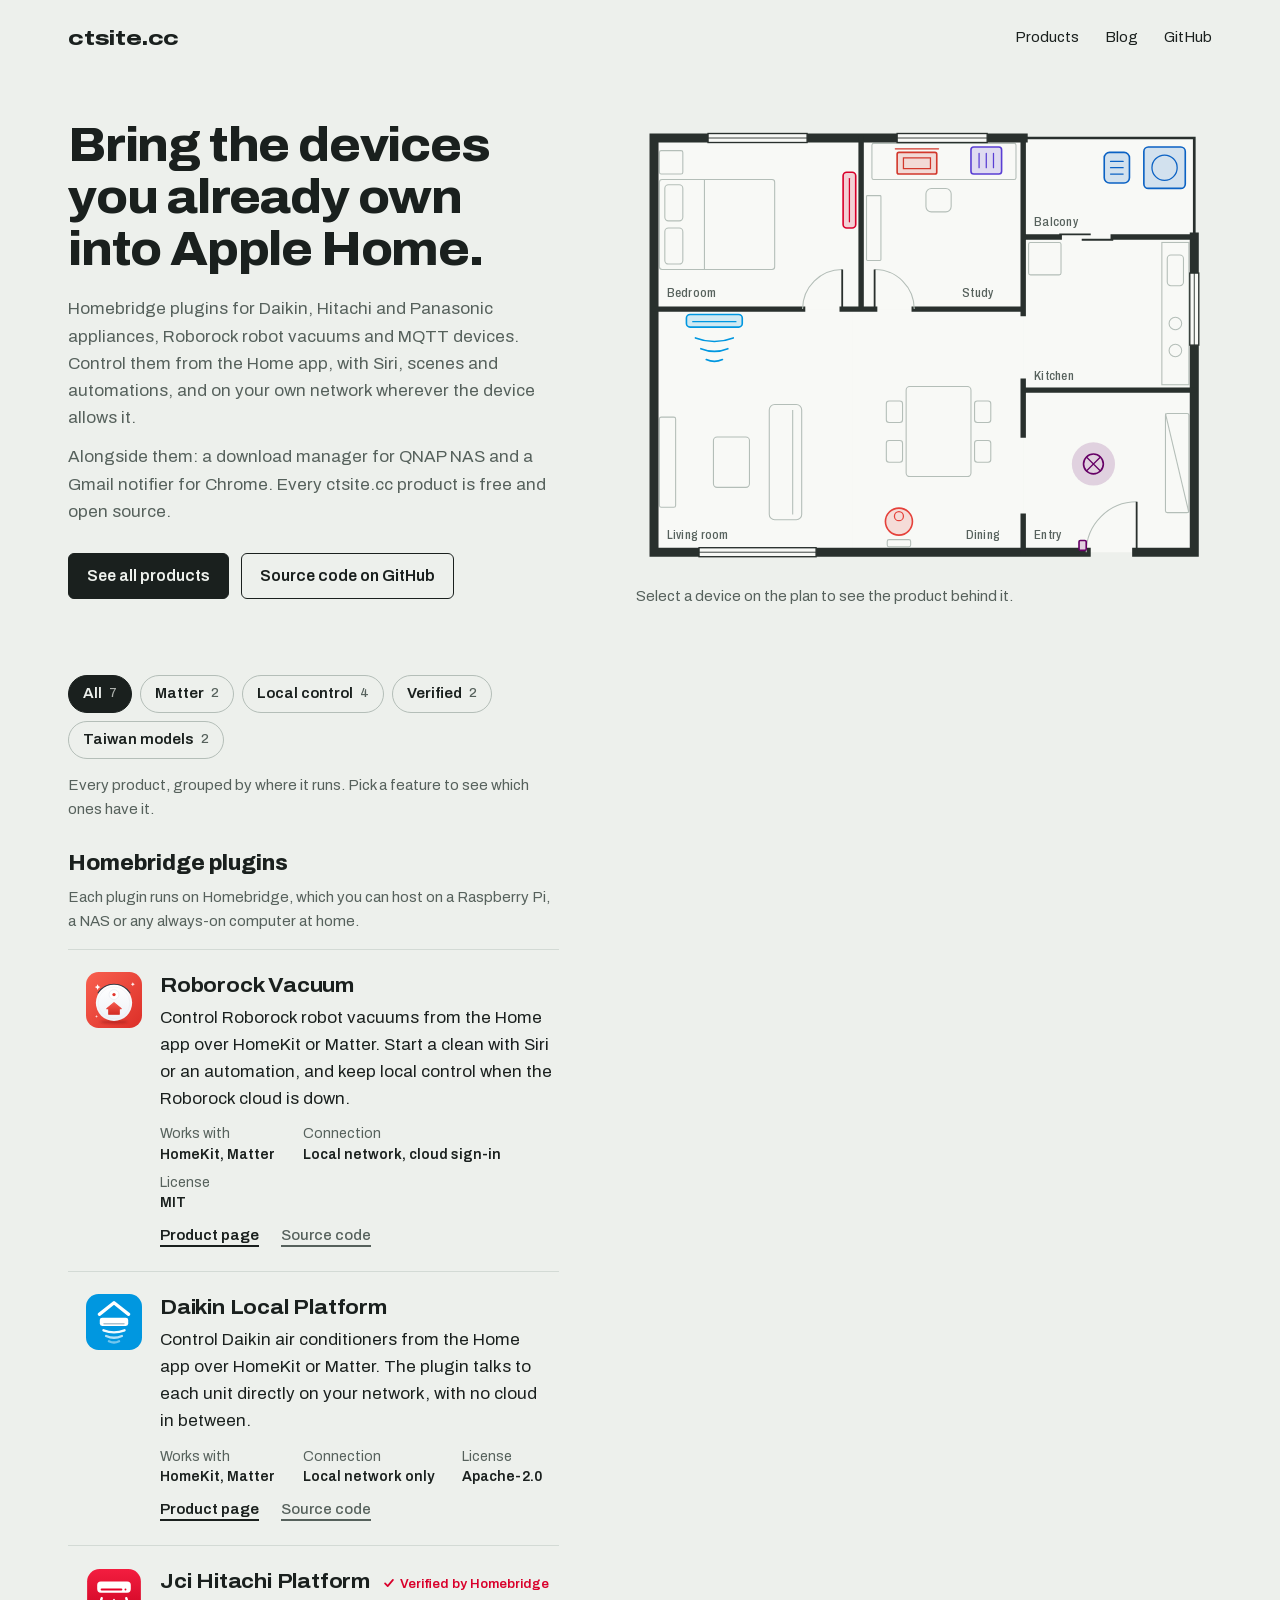
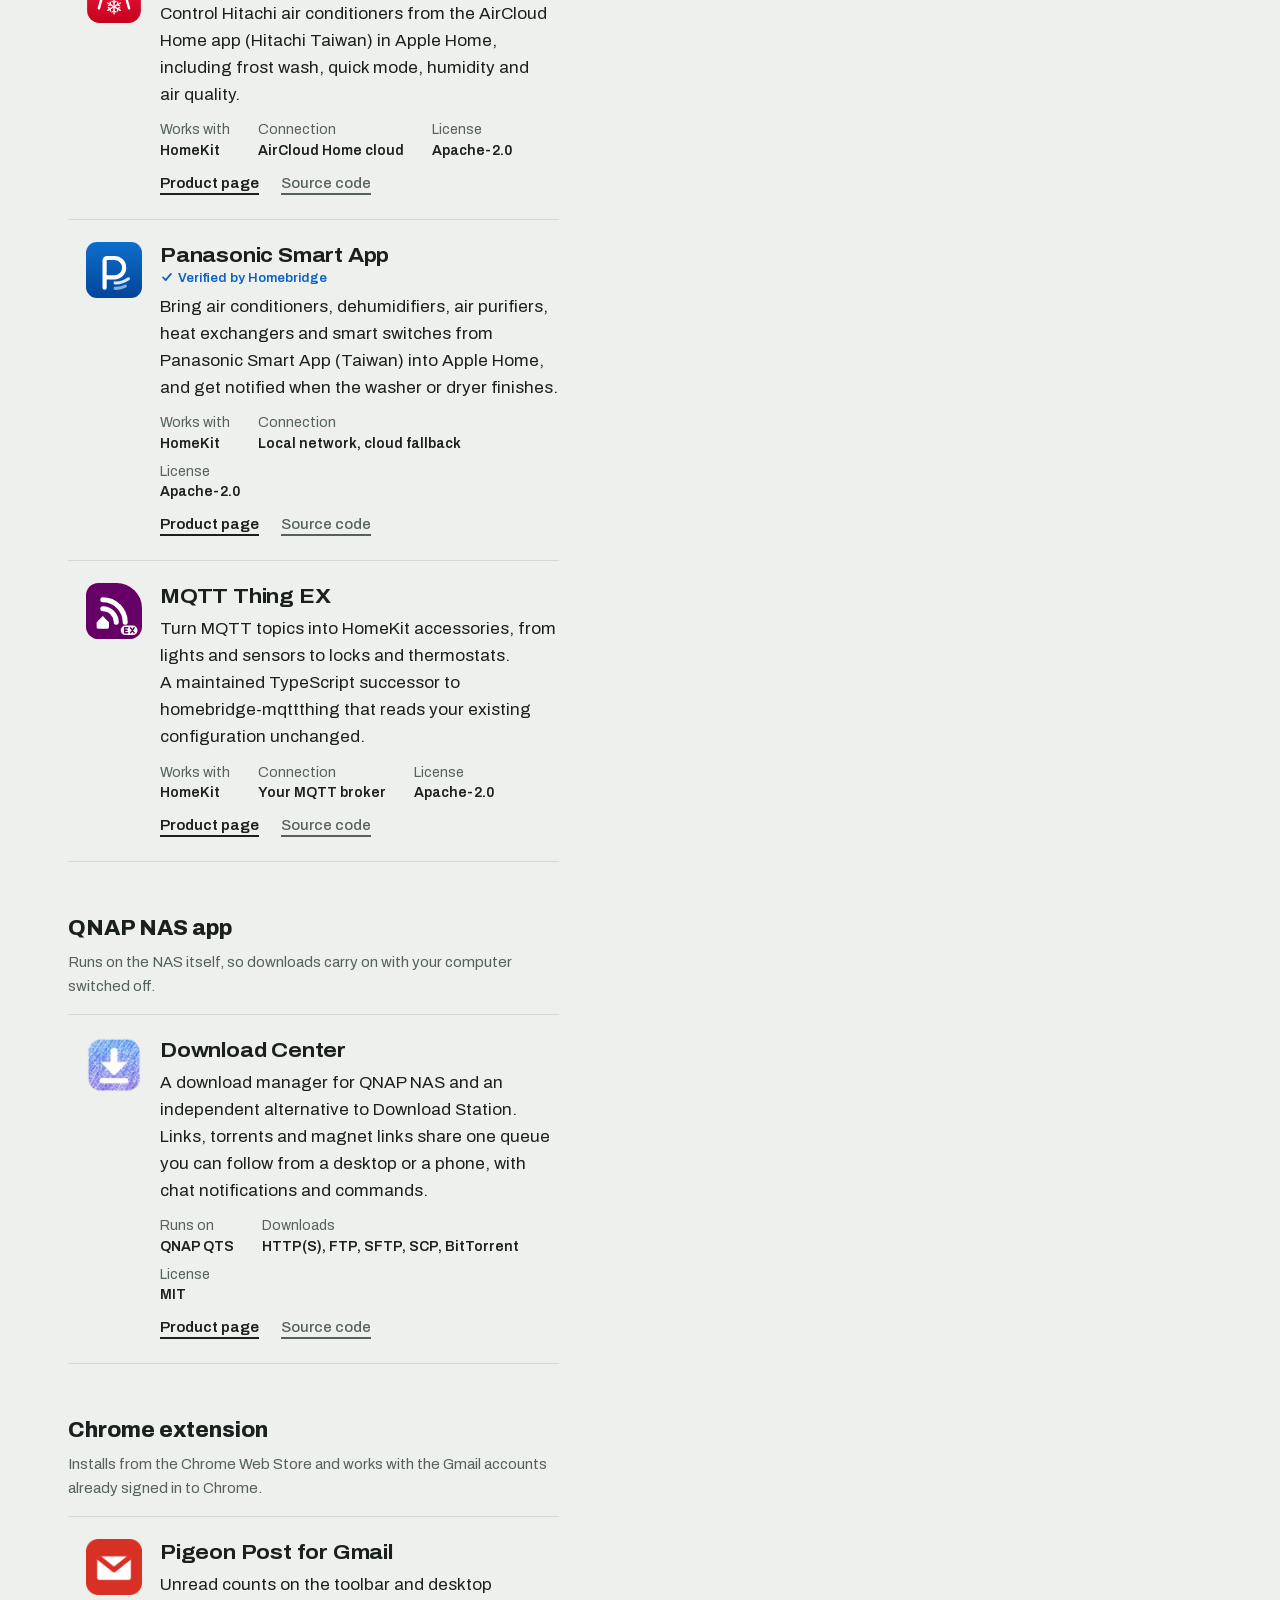
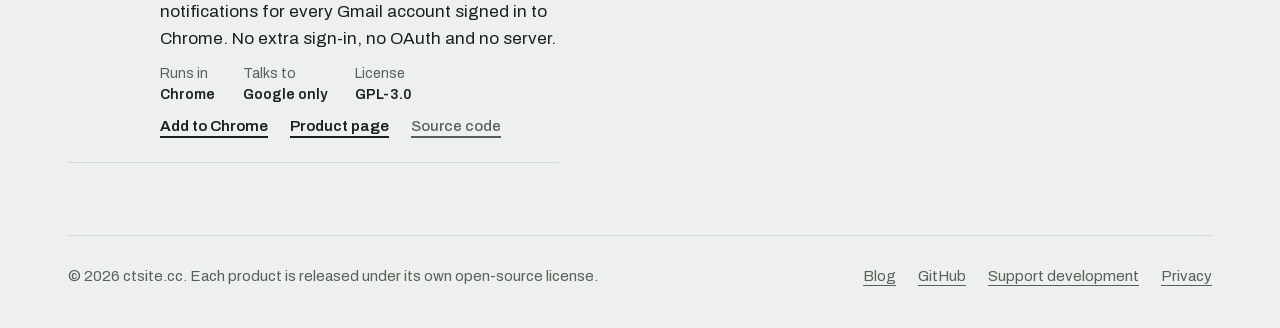
==== commit 5ba276f5: "Add a privacy policy and link the blog again - privacy.html covers www.ctsite.cc: no accounts, analy" ====
--- a/index.html
+++ b/index.html
@@ -30,6 +30,7 @@
   <a class="mark" href="/">ctsite.cc</a>
   <nav class="nav" aria-label="Site">
     <a href="#products">Products</a>
+    <a href="https://blog.ctsite.cc/">Blog</a>
     <a href="https://github.com/tasict">GitHub</a>
   </nav>
 </header>
@@ -350,8 +351,10 @@
 <footer class="foot">
   <p>© 2026 ctsite.cc. Each product is released under its own open-source license.</p>
   <p class="foot-links">
+    <a href="https://blog.ctsite.cc/">Blog</a>
     <a href="https://github.com/tasict">GitHub</a>
     <a href="https://tasict.bobaboba.me">Support development</a>
+    <a href="privacy.html">Privacy</a>
   </p>
 </footer>
 
--- a/site.css
+++ b/site.css
@@ -635,6 +635,26 @@
 .links a.quiet { color: var(--muted); font-weight: 500; }
 .links a:hover { color: var(--ink); text-decoration-thickness: 2.5px; }
 
+/* Text pages (privacy) */
+
+.doc {
+  max-width: 42em;
+  padding: clamp(16px, 5vh, 64px) 0 72px;
+}
+
+.doc h2 {
+  margin: 40px 0 10px;
+  font-size: 1.375rem;
+  font-weight: 800;
+  line-height: 1.35;
+}
+
+.doc p, .doc ul { margin: 0 0 14px; }
+.doc ul { padding-left: 1.25em; }
+.doc li { margin: 4px 0; }
+.doc a { text-underline-offset: 3px; text-decoration-color: var(--line); text-decoration-thickness: 1.5px; }
+.doc a:hover { text-decoration-color: var(--ink); }
+
 /* Footer */
 
 .foot {
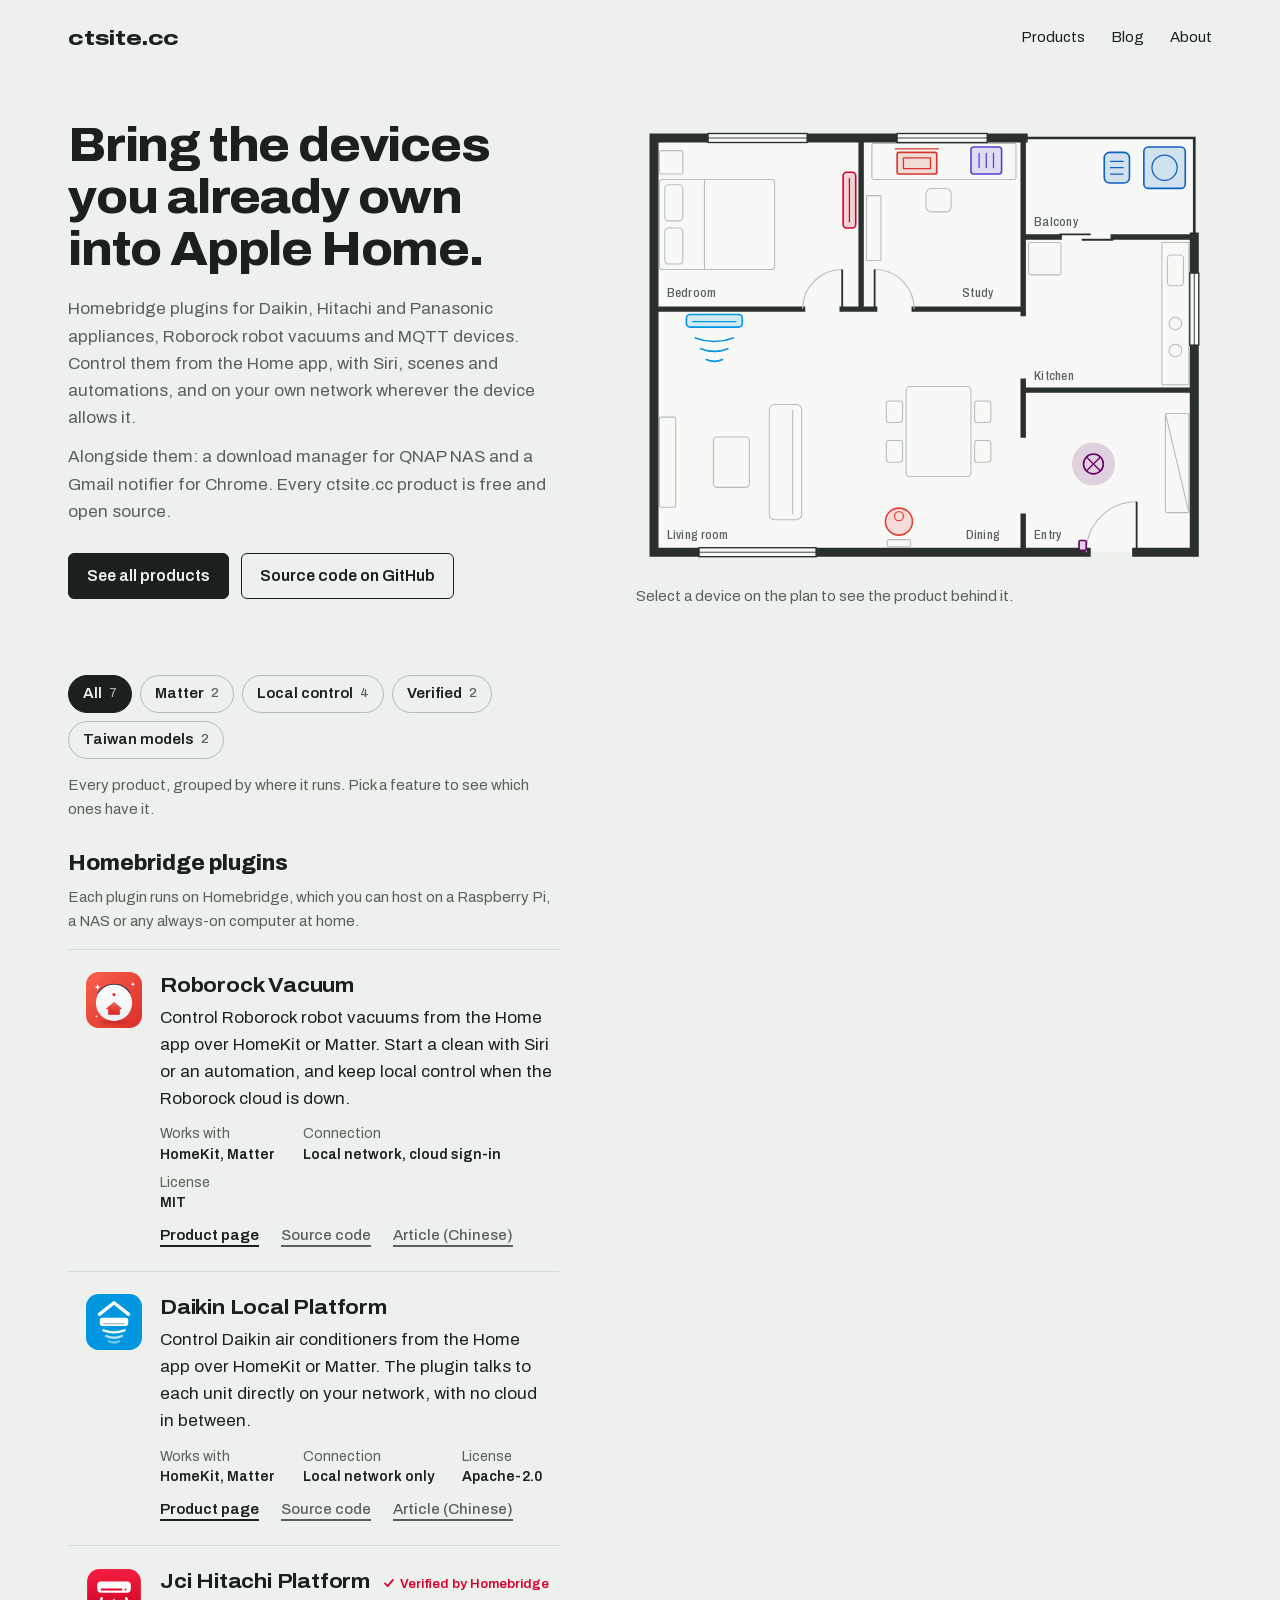
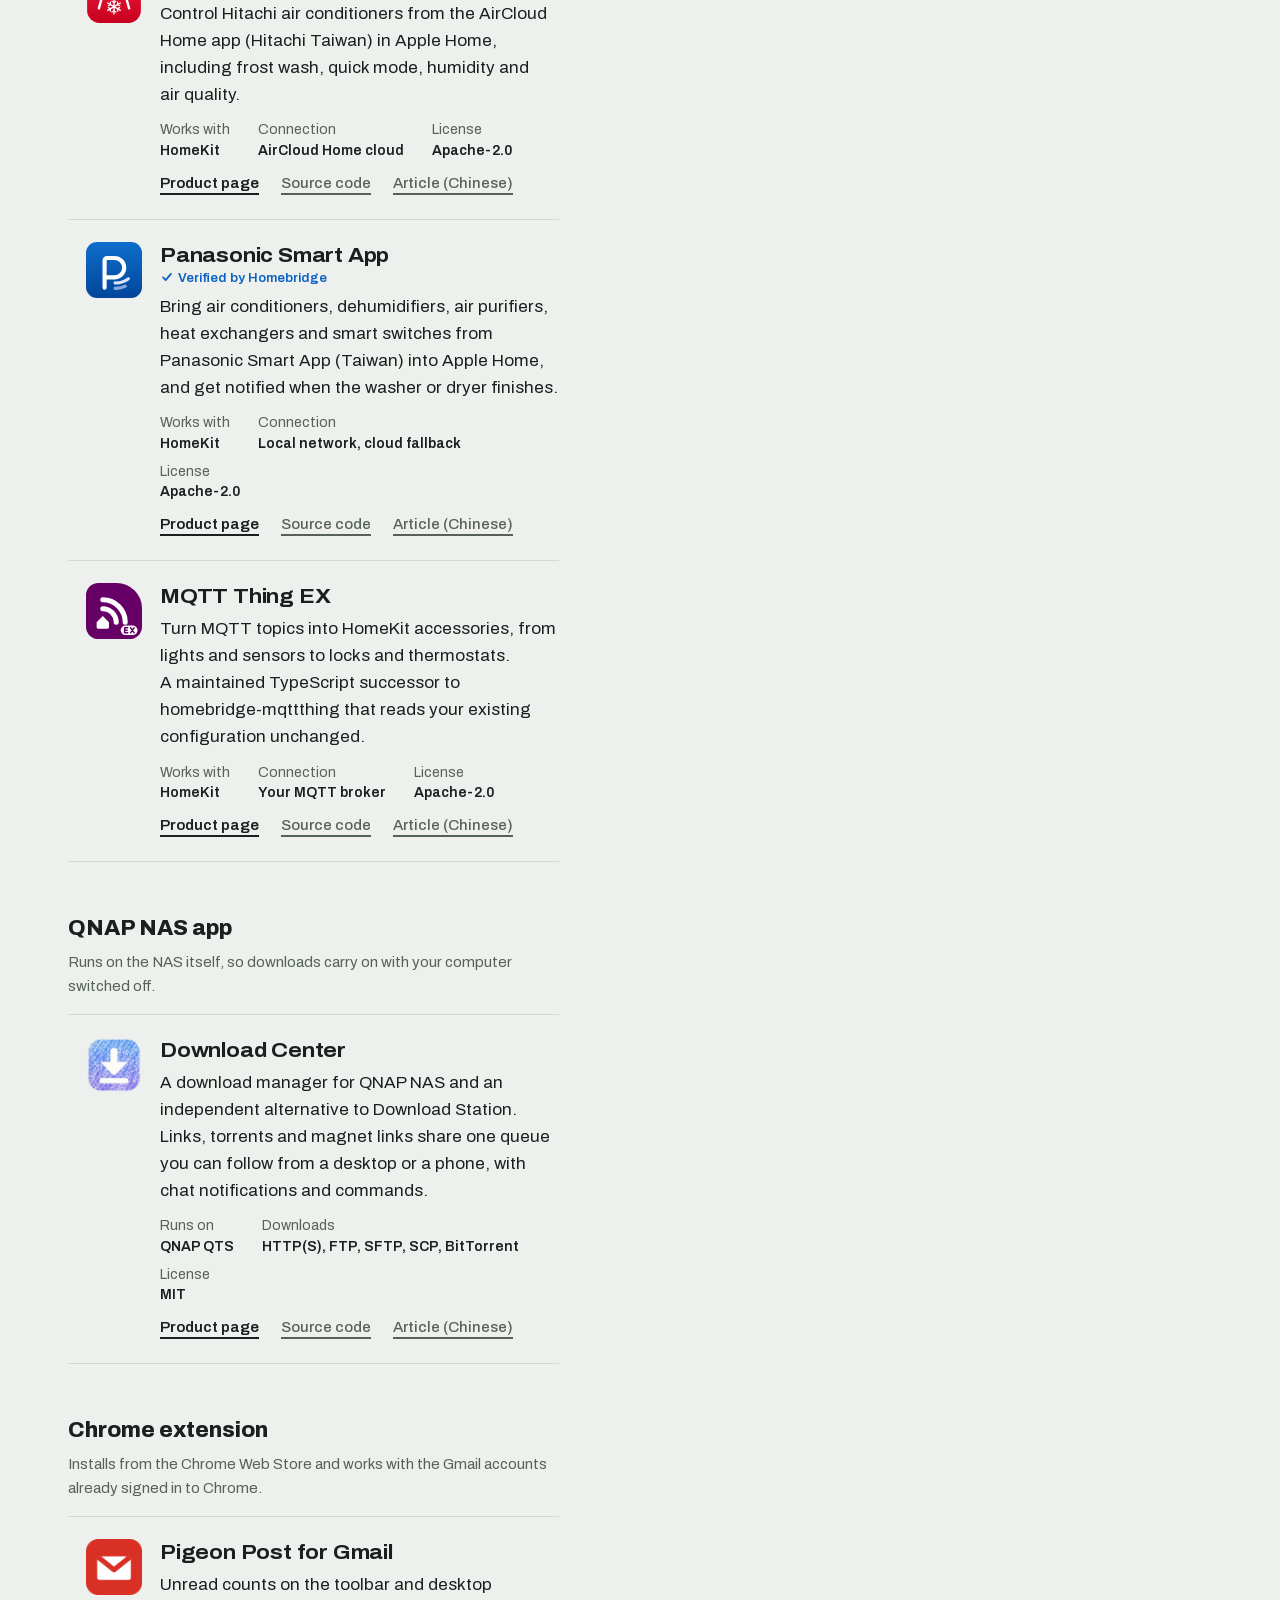
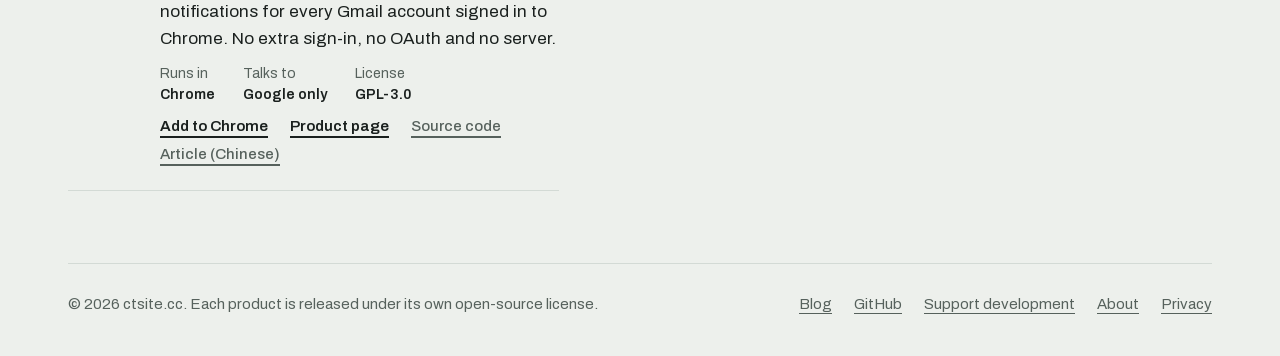
==== commit 7860413a: "Add an about page and link each product to its blog article - about.html says who makes the products" ====
--- a/index.html
+++ b/index.html
@@ -31,7 +31,7 @@
   <nav class="nav" aria-label="Site">
     <a href="#products">Products</a>
     <a href="https://blog.ctsite.cc/">Blog</a>
-    <a href="https://github.com/tasict">GitHub</a>
+    <a href="about.html">About</a>
   </nav>
 </header>
 
@@ -222,6 +222,7 @@
             <p class="links">
               <a href="https://tasict.github.io/homebridge-roborock-vacuum/">Product page</a>
               <a class="quiet" href="https://github.com/tasict/homebridge-roborock-vacuum">Source code</a>
+              <a class="quiet" href="https://blog.ctsite.cc/2026/10/roborock-vacuum.html" hreflang="zh-Hant">Article (Chinese)</a>
             </p>
           </div>
         </li>
@@ -238,6 +239,7 @@
             <p class="links">
               <a href="https://tasict.github.io/homebridge-daikin-local-platform/">Product page</a>
               <a class="quiet" href="https://github.com/tasict/homebridge-daikin-local-platform">Source code</a>
+              <a class="quiet" href="https://blog.ctsite.cc/2026/10/daikin-local-platform.html" hreflang="zh-Hant">Article (Chinese)</a>
             </p>
           </div>
         </li>
@@ -257,6 +259,7 @@
             <p class="links">
               <a href="https://tasict.github.io/homebridge-jci-hitachi-platform/">Product page</a>
               <a class="quiet" href="https://github.com/tasict/homebridge-jci-hitachi-platform">Source code</a>
+              <a class="quiet" href="https://blog.ctsite.cc/2026/10/hitachi-aircloud.html" hreflang="zh-Hant">Article (Chinese)</a>
             </p>
           </div>
         </li>
@@ -276,6 +279,7 @@
             <p class="links">
               <a href="https://tasict.github.io/homebridge-panasonic-smart-app/">Product page</a>
               <a class="quiet" href="https://github.com/tasict/homebridge-panasonic-smart-app">Source code</a>
+              <a class="quiet" href="https://blog.ctsite.cc/2026/10/panasonic-smart-app.html" hreflang="zh-Hant">Article (Chinese)</a>
             </p>
           </div>
         </li>
@@ -292,6 +296,7 @@
             <p class="links">
               <a href="https://tasict.github.io/homebridge-mqttthing-ex/">Product page</a>
               <a class="quiet" href="https://github.com/tasict/homebridge-mqttthing-ex">Source code</a>
+              <a class="quiet" href="https://blog.ctsite.cc/2026/10/mqttthing-ex.html" hreflang="zh-Hant">Article (Chinese)</a>
             </p>
           </div>
         </li>
@@ -315,6 +320,7 @@
             <p class="links">
               <a href="https://tasict.github.io/DownloadCenter/">Product page</a>
               <a class="quiet" href="https://github.com/tasict/DownloadCenter">Source code</a>
+              <a class="quiet" href="https://blog.ctsite.cc/2026/10/download-center.html" hreflang="zh-Hant">Article (Chinese)</a>
             </p>
           </div>
         </li>
@@ -339,6 +345,7 @@
               <a href="https://chromewebstore.google.com/detail/pigeon-post-for-gmail/adflaplgialinhjpiiggopbhebjjiddd">Add to Chrome</a>
               <a href="https://tasict.github.io/pigeon-post-for-gmail/">Product page</a>
               <a class="quiet" href="https://github.com/tasict/pigeon-post-for-gmail">Source code</a>
+              <a class="quiet" href="https://blog.ctsite.cc/2026/10/pigeon-post-gmail.html" hreflang="zh-Hant">Article (Chinese)</a>
             </p>
           </div>
         </li>
@@ -354,6 +361,7 @@
     <a href="https://blog.ctsite.cc/">Blog</a>
     <a href="https://github.com/tasict">GitHub</a>
     <a href="https://tasict.bobaboba.me">Support development</a>
+    <a href="about.html">About</a>
     <a href="privacy.html">Privacy</a>
   </p>
 </footer>
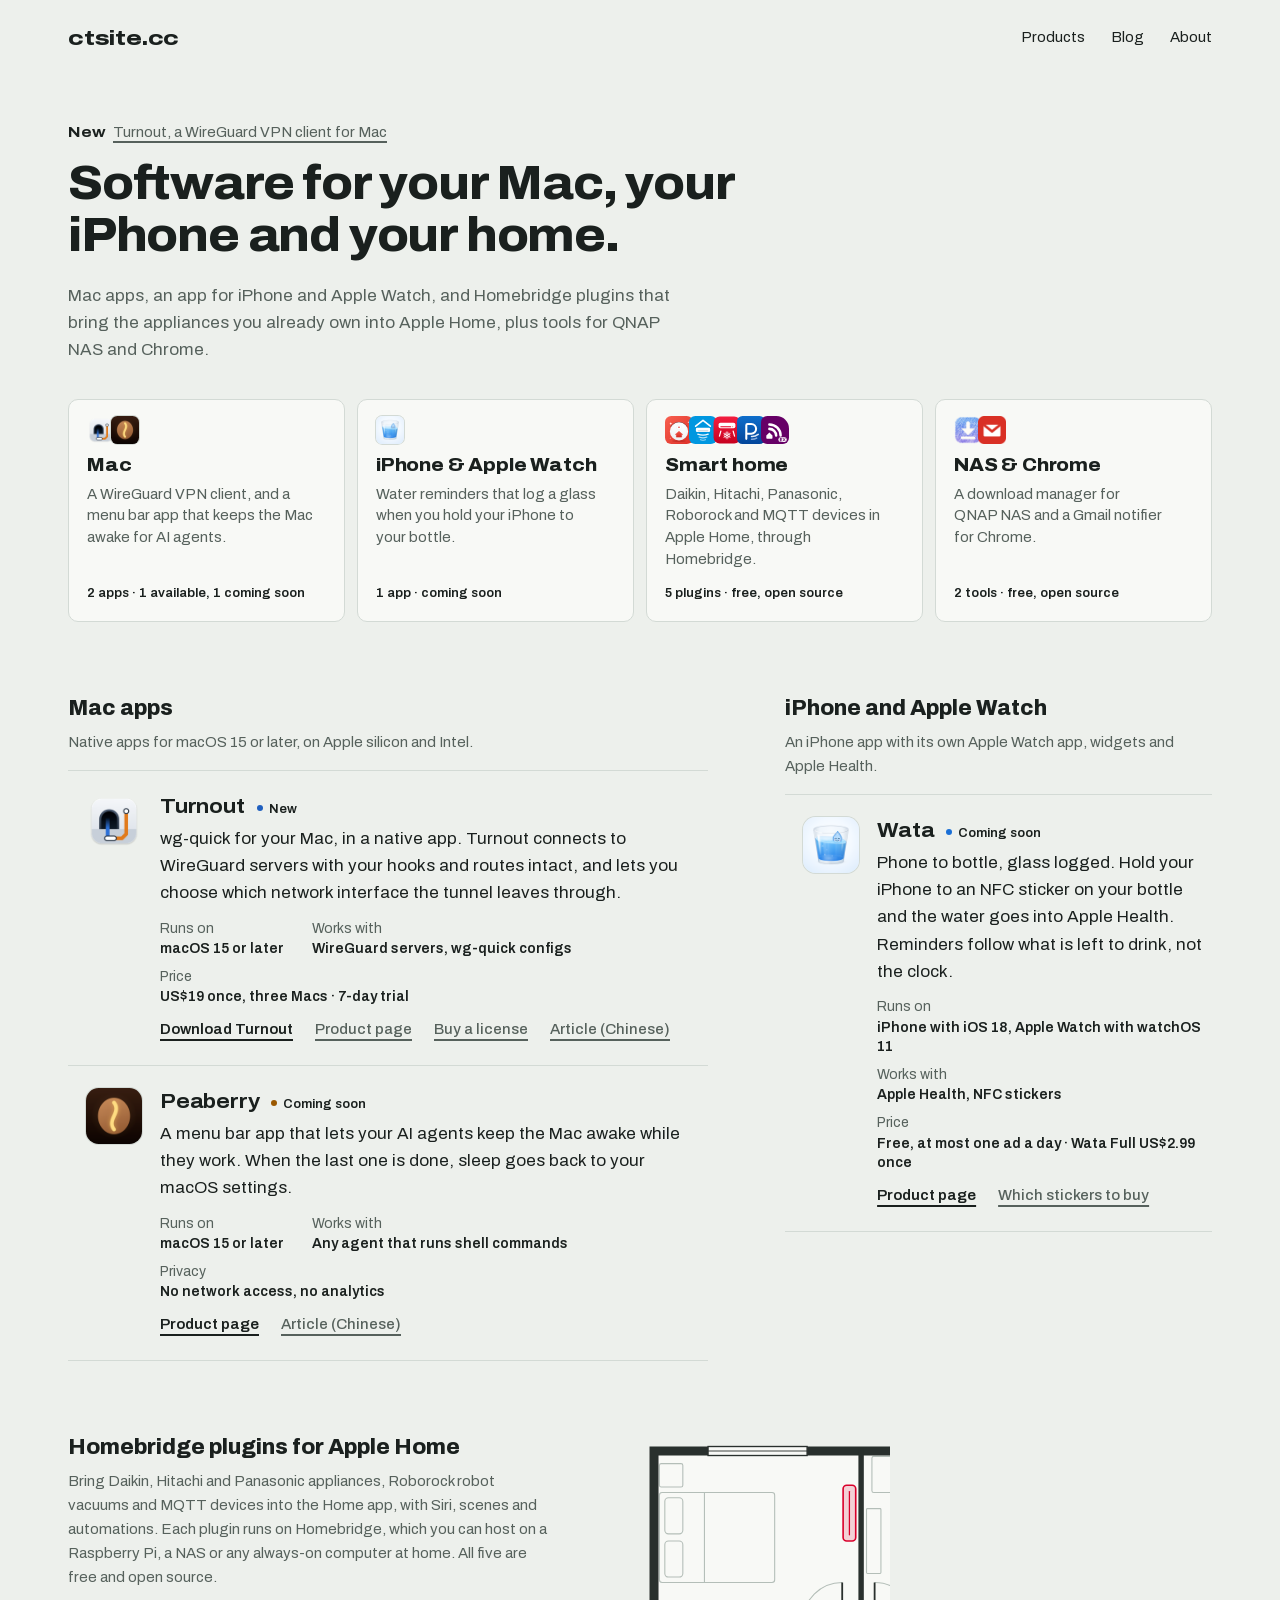
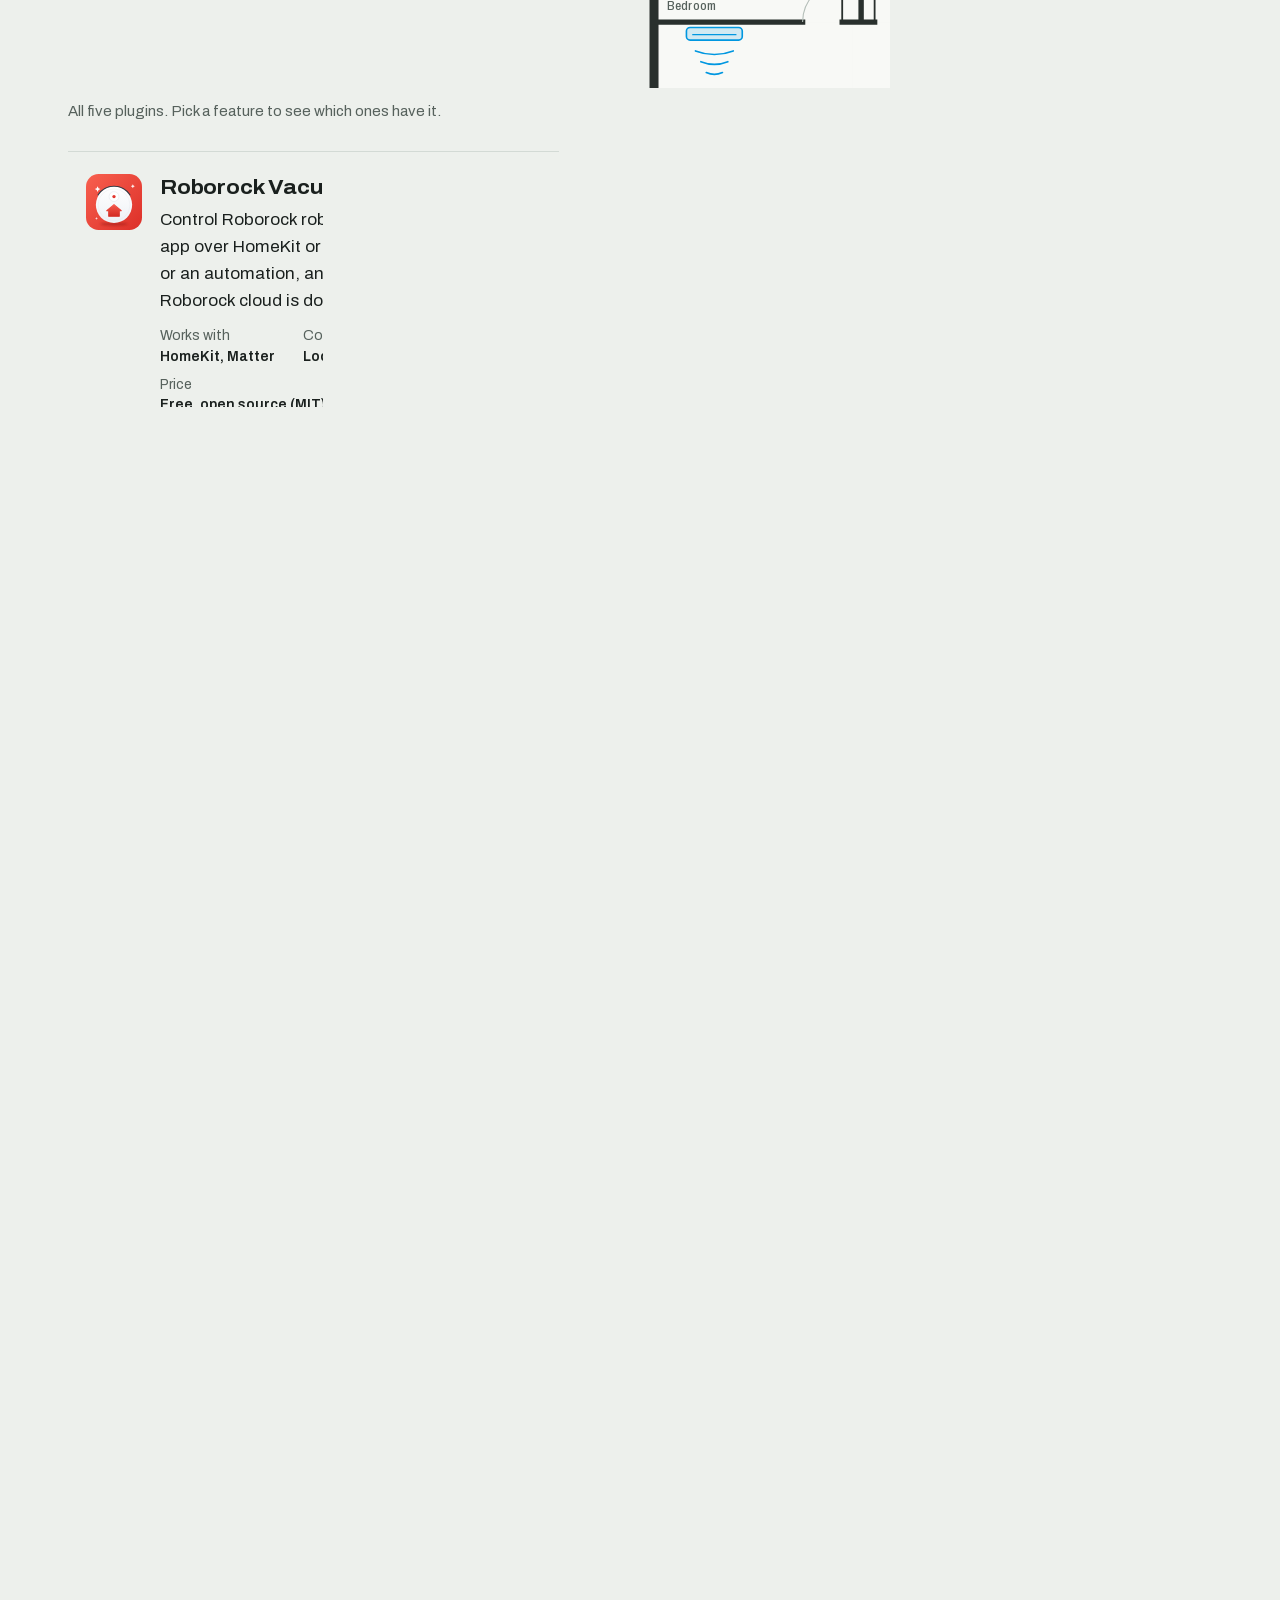
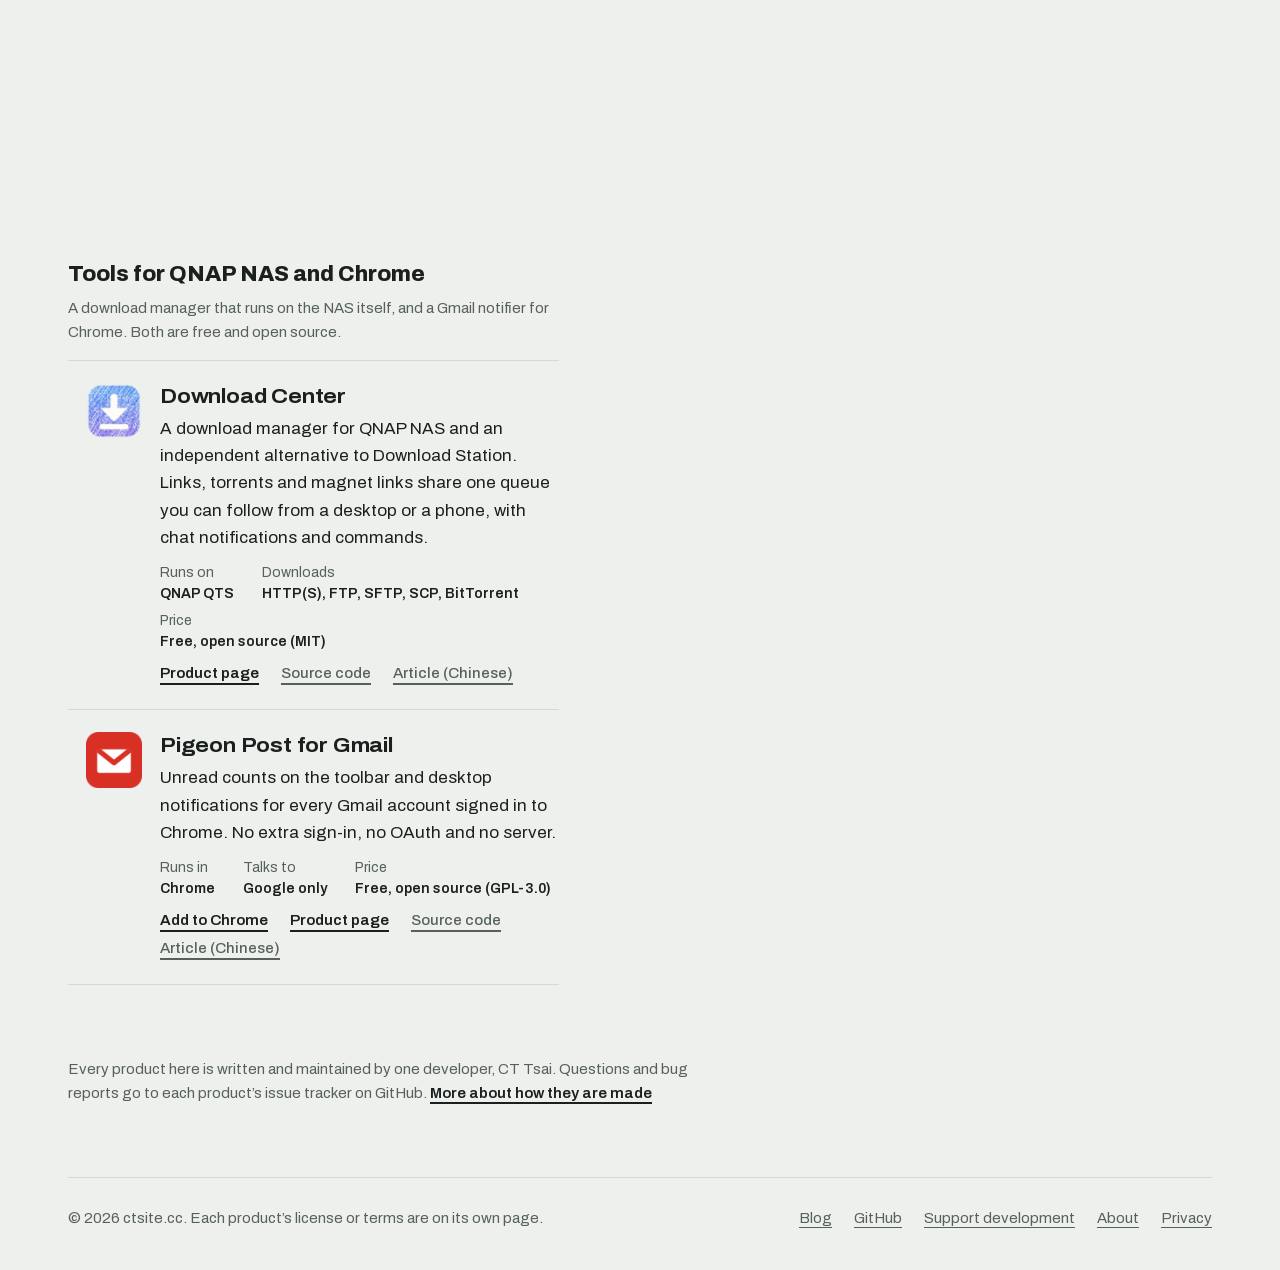
==== commit 10283d0f: "Sort the products by where they run and add Turnout, Peaberry and Wata - The home page opens with a " ====
--- a/index.html
+++ b/index.html
@@ -3,15 +3,15 @@
 <head>
 <meta charset="utf-8">
 <meta name="viewport" content="width=device-width, initial-scale=1">
-<meta http-equiv="Content-Security-Policy" content="default-src 'self'; script-src 'self' https://pagead2.googlesyndication.com https://*.googlesyndication.com https://*.adtrafficquality.google https://www.googletagservices.com https://fundingchoicesmessages.google.com; style-src 'self' 'unsafe-inline'; img-src 'self' data: https:; font-src 'self'; connect-src 'self' https://*.googlesyndication.com https://*.doubleclick.net https://*.google.com https://*.adtrafficquality.google; frame-src https://*.googlesyndication.com https://*.doubleclick.net https://*.google.com https://*.adtrafficquality.google; object-src 'none'; base-uri 'self'; form-action 'self'; upgrade-insecure-requests">
+<meta http-equiv="Content-Security-Policy" content="default-src 'self'; script-src 'self' https://pagead2.googlesyndication.com https://*.googlesyndication.com https://*.adtrafficquality.google https://www.googletagservices.com https://fundingchoicesmessages.google.com; style-src 'self' 'unsafe-inline'; img-src 'self' data: https:; font-src 'self'; connect-src 'self' https://itunes.apple.com https://turnout.ctsite.cc https://*.googlesyndication.com https://*.doubleclick.net https://*.google.com https://*.adtrafficquality.google; frame-src https://*.googlesyndication.com https://*.doubleclick.net https://*.google.com https://*.adtrafficquality.google; object-src 'none'; base-uri 'self'; form-action 'self'; upgrade-insecure-requests">
 <meta name="referrer" content="strict-origin-when-cross-origin">
-<title>ctsite.cc: Homebridge plugins for Apple Home and open-source tools</title>
-<meta name="description" content="Free, open-source Homebridge plugins that bring Daikin, Hitachi and Panasonic appliances, Roborock robot vacuums and MQTT devices into Apple Home, plus a download manager for QNAP NAS and a Gmail notifier for Chrome.">
+<title>ctsite.cc: Mac and iPhone apps, Homebridge plugins for Apple Home</title>
+<meta name="description" content="Turnout and Peaberry for Mac, Wata for iPhone and Apple Watch, and free, open-source Homebridge plugins for Apple Home, plus tools for QNAP NAS and Chrome.">
 <link rel="canonical" href="https://www.ctsite.cc/">
 <meta property="og:type" content="website">
 <meta property="og:url" content="https://www.ctsite.cc/">
-<meta property="og:title" content="ctsite.cc: Homebridge plugins for Apple Home and open-source tools">
-<meta property="og:description" content="Bring Daikin, Hitachi and Panasonic appliances, Roborock vacuums and MQTT devices into Apple Home. Free and open source.">
+<meta property="og:title" content="ctsite.cc: Mac and iPhone apps, Homebridge plugins for Apple Home">
+<meta property="og:description" content="Mac and iPhone apps, and free, open-source Homebridge plugins that bring Daikin, Hitachi, Panasonic, Roborock and MQTT devices into Apple Home.">
 <meta property="og:locale" content="en_US">
 <meta name="color-scheme" content="light dark">
 <meta name="theme-color" content="#EDF0EC" media="(prefers-color-scheme: light)">
@@ -35,277 +35,397 @@
   </nav>
 </header>
 
-<main class="layout">
-
-  <section class="intro" aria-labelledby="hello">
-    <h1 id="hello">Bring the devices you already own into Apple Home.</h1>
-    <p class="lede">Homebridge plugins for Daikin, Hitachi and Panasonic appliances, Roborock robot vacuums and MQTT devices. Control them from the Home app, with Siri, scenes and automations, and on your own network wherever the device allows it.</p>
-    <p class="lede">Alongside them: a download manager for QNAP NAS and a Gmail notifier for Chrome. Every ctsite.cc product is free and open source.</p>
-    <p class="actions">
-      <a class="btn btn-solid" href="#products">See all products</a>
-      <a class="btn" href="https://github.com/tasict?tab=repositories">Source code on GitHub</a>
-    </p>
+<main class="home" data-new-days="60">
+
+  <section class="intro hero" aria-labelledby="hello">
+    <div class="new-slot"><p class="new" hidden><span class="new-tag">New</span> <a href=""></a></p></div>
+    <h1 id="hello">Software for your Mac, your iPhone and your home.</h1>
+    <p class="lede">Mac apps, an app for iPhone and Apple Watch, and Homebridge plugins that bring the appliances you already own into Apple Home, plus tools for QNAP NAS and Chrome.</p>
+
+    <nav class="directory" id="products" aria-label="Product categories">
+      <ul>
+        <li>
+          <a href="#desktop" data-section="desktop" data-noun="app">
+            <span class="dir-icons" aria-hidden="true"><img src="icons/turnout.png" width="28" height="28" alt=""><img class="icon-square" src="icons/peaberry.png" width="28" height="28" alt=""></span>
+            <span class="dir-label">Mac</span>
+            <span class="dir-line">A WireGuard VPN client, and a menu bar app that keeps the Mac awake for AI agents.</span>
+            <span class="dir-meta">2 apps · 1 available, 1 coming soon</span>
+          </a>
+        </li>
+        <li>
+          <a href="#iphone" data-section="iphone" data-noun="app">
+            <span class="dir-icons" aria-hidden="true"><img class="icon-square" src="icons/wata.png" width="28" height="28" alt=""></span>
+            <span class="dir-label">iPhone &amp; Apple Watch</span>
+            <span class="dir-line">Water reminders that log a glass when you hold your iPhone to your bottle.</span>
+            <span class="dir-meta">1 app · coming soon</span>
+          </a>
+        </li>
+        <li>
+          <a href="#smart-home">
+            <span class="dir-icons" aria-hidden="true"><img src="icons/roborock.svg" width="28" height="28" alt=""><img src="icons/daikin.svg" width="28" height="28" alt=""><img src="icons/hitachi.svg" width="28" height="28" alt=""><img src="icons/panasonic.svg" width="28" height="28" alt=""><img src="icons/mqtt.svg" width="28" height="28" alt=""></span>
+            <span class="dir-label">Smart home</span>
+            <span class="dir-line">Daikin, Hitachi, Panasonic, Roborock and MQTT devices in Apple Home, through Homebridge.</span>
+            <span class="dir-meta">5 plugins · free, open source</span>
+          </a>
+        </li>
+        <li>
+          <a href="#tools">
+            <span class="dir-icons" aria-hidden="true"><img src="icons/download-center.png" width="28" height="28" alt=""><img src="icons/pigeon-post.png" width="28" height="28" alt=""></span>
+            <span class="dir-label">NAS &amp; Chrome</span>
+            <span class="dir-line">A download manager for QNAP NAS and a Gmail notifier for Chrome.</span>
+            <span class="dir-meta">2 tools · free, open source</span>
+          </a>
+        </li>
+      </ul>
+    </nav>
   </section>
 
-  <div class="plan-wrap">
-    <figure class="plan-fig">
-      <svg class="plan" viewBox="0 0 640 500" role="group" aria-label="Floor plan: each device in the home is one of the products">
-        <g class="floors">
-          <rect class="floor" data-room="bedroom" x="20" y="20" width="230" height="190"/>
-          <rect class="floor" data-room="study" x="250" y="20" width="180" height="190"/>
-          <rect class="floor" data-room="balcony" x="430" y="20" width="190" height="110"/>
-          <rect class="floor" data-room="kitchen" x="430" y="130" width="190" height="170"/>
-          <rect class="floor" data-room="living" x="20" y="210" width="220" height="270"/>
-          <rect class="floor" data-room="dining" x="240" y="210" width="190" height="270"/>
-          <rect class="floor" data-room="entry" x="430" y="300" width="190" height="180"/>
-        </g>
-
-        <g class="furn">
-          <!-- Bedroom: bed, nightstand -->
-          <rect x="26" y="66" width="128" height="100" rx="3"/>
-          <rect x="32" y="72" width="20" height="40" rx="4"/>
-          <rect x="32" y="120" width="20" height="40" rx="4"/>
-          <path d="M76 66V166"/>
-          <rect x="26" y="34" width="26" height="26" rx="2"/>
-          <!-- Study: desk, chair, bookshelf -->
-          <rect x="262" y="26" width="160" height="40" rx="2"/>
-          <rect x="322" y="76" width="28" height="26" rx="6"/>
-          <rect x="256" y="84" width="16" height="72" rx="1"/>
-          <!-- Kitchen: counter, sink, burners, fridge -->
-          <rect x="584" y="136" width="30" height="158"/>
-          <rect x="590" y="150" width="18" height="34" rx="4"/>
-          <circle cx="599" cy="226" r="7"/>
-          <circle cx="599" cy="256" r="7"/>
-          <rect x="436" y="136" width="36" height="36" rx="2"/>
-          <!-- Living room: TV stand, sofa, coffee table -->
-          <rect x="26" y="330" width="18" height="100" rx="2"/>
-          <rect x="148" y="316" width="36" height="128" rx="6"/>
-          <path d="M174 322V438"/>
-          <rect x="86" y="352" width="40" height="56" rx="4"/>
-          <!-- Dining: table, chairs, charging dock -->
-          <rect x="300" y="296" width="72" height="100" rx="4"/>
-          <rect x="278" y="312" width="18" height="24" rx="3"/>
-          <rect x="278" y="356" width="18" height="24" rx="3"/>
-          <rect x="376" y="312" width="18" height="24" rx="3"/>
-          <rect x="376" y="356" width="18" height="24" rx="3"/>
-          <rect x="279" y="466" width="26" height="8" rx="2"/>
-          <!-- Entry: shoe cabinet -->
-          <rect x="588" y="326" width="26" height="110" rx="2"/>
-          <path d="M588 326L614 436"/>
-        </g>
-
-        <g class="walls">
-          <path class="ext" d="M20 20H80M190 20H290M390 20H430M20 20V480M20 480H70M200 480H500M556 480H620M620 130V170M620 250V480"/>
-          <path class="rail" d="M430 20H620V130"/>
-          <path class="int" d="M20 210H185M229 210H265M309 210H430M250 20V210M430 20V215M430 290V350M430 440V480M430 130H470M530 130H620M430 300H620"/>
-          <rect class="win" x="80" y="15" width="110" height="10"/>
-          <rect class="win" x="290" y="15" width="100" height="10"/>
-          <rect class="win" x="70" y="475" width="130" height="10"/>
-          <rect class="win" x="615" y="170" width="10" height="80"/>
-          <path class="glass" d="M80 20H190M290 20H390M70 480H200M620 170V250"/>
-        </g>
-
-        <g class="doors">
-          <path class="swing" d="M185 210A44 44 0 0 1 229 166M309 210A44 44 0 0 0 265 166M500 480A56 56 0 0 1 556 424"/>
-          <path class="leaf" d="M229 210V166M265 210V166M556 480V424M470 127H505M495 133H530"/>
-        </g>
-
-        <g class="labels">
-          <text class="room-label" x="34" y="197">Bedroom</text>
-          <text class="room-label" x="362" y="197">Study</text>
-          <text class="room-label" x="442" y="118">Balcony</text>
-          <text class="room-label" x="442" y="289">Kitchen</text>
-          <text class="room-label" x="34" y="465">Living room</text>
-          <text class="room-label" x="366" y="465">Dining</text>
-          <text class="room-label" x="442" y="465">Entry</text>
-        </g>
-
-        <g class="devices">
-          <a class="dev c-daikin" href="#daikin" data-project="daikin" data-room="living"
-             aria-label="Daikin Local Platform: Daikin air conditioner in the living room"
-             data-where="Daikin air conditioner in the living room">
-            <rect class="hit" x="46" y="212" width="82" height="62"/>
-            <g class="fx air air-down"><path d="M66 242Q87 250 108 242"/><path d="M72 254Q87 260 102 254"/><path d="M78 266Q87 270 96 266"/></g>
-            <rect class="shape" x="56" y="216" width="62" height="14" rx="4"/>
-            <path class="detail" d="M63 224H111"/>
-          </a>
-          <a class="dev c-hitachi" href="#hitachi" data-project="hitachi" data-room="bedroom"
-             aria-label="Jci Hitachi Platform: Hitachi air conditioner in the bedroom"
-             data-where="Hitachi air conditioner in the bedroom">
-            <rect class="hit" x="190" y="50" width="58" height="78"/>
-            <g class="fx air air-left"><path d="M220 68Q212 89 220 110"/><path d="M208 74Q202 89 208 104"/><path d="M196 80Q192 89 196 98"/></g>
-            <rect class="shape" x="230" y="58" width="14" height="62" rx="4"/>
-            <path class="detail" d="M237 65V113"/>
-          </a>
-          <a class="dev c-panasonic" href="#panasonic" data-project="panasonic" data-room="balcony"
-             aria-label="Panasonic Smart App: Panasonic washer and dehumidifier on the back balcony"
-             data-where="Panasonic washer and dehumidifier on the back balcony">
-            <rect class="hit" x="512" y="26" width="104" height="56"/>
-            <rect class="shape" x="564" y="30" width="46" height="46" rx="5"/>
-            <circle class="detail" cx="587" cy="53" r="14"/>
-            <g class="fx"><path class="drum" d="M579 53A8 8 0 0 1 587 45M595 53A8 8 0 0 1 587 61"/></g>
-            <rect class="shape" x="520" y="36" width="28" height="34" rx="6"/>
-            <path class="detail" d="M527 46H541M527 53H541M527 60H541"/>
-          </a>
-          <a class="dev c-roborock" href="#roborock" data-project="roborock" data-room="dining"
-             aria-label="Roborock Vacuum: robot vacuum in the dining area"
-             data-where="Roborock robot vacuum in the dining area">
-            <rect class="hit" x="268" y="420" width="48" height="50"/>
-            <g class="fx"><path class="trail" d="M292 430C262 424 254 266 294 254L388 254C414 258 414 418 388 434L318 446"/></g>
-            <circle class="shape" cx="292" cy="446" r="15"/>
-            <circle class="detail" cx="292" cy="440" r="5"/>
-          </a>
-          <a class="dev c-mqtt" href="#mqtt" data-project="mqtt" data-room="entry"
-             aria-label="MQTT Thing EX: light and door sensor in the entryway"
-             data-where="MQTT light and door sensor in the entryway">
-            <rect class="hit" x="484" y="356" width="50" height="124"/>
-            <g class="fx"><circle class="glow" cx="508" cy="382" r="24"/></g>
-            <circle class="shape" cx="508" cy="382" r="11"/>
-            <path class="detail" d="M500.5 374.5L515.5 389.5M515.5 374.5L500.5 389.5"/>
-            <rect class="shape" x="492" y="467" width="8" height="11" rx="1.5"/>
-          </a>
-          <a class="dev c-dc" href="#download-center" data-project="download-center" data-room="study"
-             aria-label="Download Center: QNAP NAS in the study"
-             data-where="QNAP NAS in the study">
-            <rect class="hit" x="366" y="26" width="46" height="40"/>
-            <rect class="shape" x="372" y="30" width="34" height="30" rx="3"/>
-            <path class="detail" d="M381 37V53M389 37V53M397 37V53"/>
-            <g class="fx"><circle class="led" cx="381" cy="56.5" r="1.6"/><circle class="led" cx="389" cy="56.5" r="1.6"/><circle class="led" cx="397" cy="56.5" r="1.6"/></g>
-          </a>
-          <a class="dev c-pigeon" href="#pigeon-post" data-project="pigeon-post" data-room="study"
-             aria-label="Pigeon Post for Gmail: Chrome on the laptop in the study"
-             data-where="Chrome on the laptop in the study">
-            <rect class="hit" x="282" y="26" width="60" height="40"/>
-            <rect class="shape" x="290" y="36" width="44" height="24" rx="2"/>
-            <path class="detail" d="M288 32H336M297 42H327V54H297Z"/>
-            <g class="fx"><circle class="ring" cx="336" cy="31" r="5"/><circle class="badge" cx="336" cy="31" r="5"/></g>
-          </a>
-        </g>
-      </svg>
-      <figcaption class="plan-caption">
-        <span class="cap-idle">Select a device on the plan to see the product behind it.</span>
-        <span class="cap-lit" hidden><strong class="cap-name"></strong> <span class="cap-where"></span></span>
-      </figcaption>
-    </figure>
-  </div>
-
-  <div class="list" id="products">
-
-    <div class="filters" role="group" aria-label="Filter products by feature" hidden>
-      <button type="button" class="chip" data-filter="all" aria-pressed="true"
-              data-note="Every product, grouped by where it runs. Pick a feature to see which ones have it.">All <span class="chip-n"></span></button>
-      <button type="button" class="chip" data-filter="matter" aria-pressed="false"
-              data-note="Exposes its devices over Matter as well as HomeKit.">Matter <span class="chip-n"></span></button>
-      <button type="button" class="chip" data-filter="local" aria-pressed="false"
-              data-note="Talks to the device on your home network, so everyday control does not depend on the maker’s cloud.">Local control <span class="chip-n"></span></button>
-      <button type="button" class="chip" data-filter="verified" aria-pressed="false"
-              data-note="Reviewed by the Homebridge team and listed as a verified plugin.">Verified <span class="chip-n"></span></button>
-      <button type="button" class="chip" data-filter="taiwan" aria-pressed="false"
-              data-note="For appliances sold in Taiwan, controlled through the maker’s Taiwanese app.">Taiwan models <span class="chip-n"></span></button>
-    </div>
-    <p class="filter-note" aria-live="polite" hidden></p>
-
-    <section class="group" aria-labelledby="g-home">
-      <h2 id="g-home">Homebridge plugins</h2>
-      <p class="group-note">Each plugin runs on Homebridge, which you can host on a Raspberry Pi, a NAS or any always-on computer at home.</p>
+  <div class="apps">
+
+    <section class="group" id="desktop" aria-labelledby="desktop-title">
+      <h2 id="desktop-title">Mac apps</h2>
+      <p class="group-note">Native apps for macOS 15 or later, on Apple silicon and Intel.</p>
       <ul class="projects">
-        <li class="project c-roborock" id="roborock" data-tags="matter local">
-          <img src="icons/roborock.svg" width="56" height="56" alt="">
+        <li class="project c-turnout" id="turnout" data-status="live" data-released="2026-10-26"
+            data-site="https://turnout.ctsite.cc/" data-new-line="Turnout, a WireGuard VPN client for Mac"
+            data-pricing="https://turnout.ctsite.cc/assets/pricing.json">
+          <img src="icons/turnout.png" width="56" height="56" alt="">
           <div>
-            <h3>Roborock Vacuum</h3>
-            <p class="desc">Control Roborock robot vacuums from the Home app over HomeKit or Matter. Start a clean with Siri or an automation, and keep local control when the Roborock cloud is down.</p>
+            <div class="project-head">
+              <h3>Turnout</h3>
+              <span class="status" hidden></span>
+            </div>
+            <p class="desc">wg-quick for your Mac, in a native app. Turnout connects to WireGuard servers with your hooks and routes intact, and lets you choose which network interface the tunnel leaves through.</p>
             <dl class="facts">
-              <div><dt>Works with</dt><dd>HomeKit, Matter</dd></div>
-              <div><dt>Connection</dt><dd>Local network, cloud sign-in</dd></div>
-              <div><dt>License</dt><dd>MIT</dd></div>
+              <div><dt>Runs on</dt><dd>macOS 15 or later</dd></div>
+              <div><dt>Works with</dt><dd>WireGuard servers, wg-quick configs</dd></div>
+              <div data-fact="price"><dt>Price</dt><dd><span data-price>US$19</span> once, three Macs · 7-day trial</dd></div>
+            </dl>
+            <p class="sale" hidden></p>
+            <p class="links">
+              <a href="https://github.com/tasict/Turnout/releases/latest">Download Turnout</a>
+              <a class="quiet" href="https://turnout.ctsite.cc/">Product page</a>
+              <a class="quiet" href="https://turnout.ctsite.cc/#pricing">Buy a license</a>
+              <a class="quiet" href="https://blog.ctsite.cc/2026/10/turnout.html" hreflang="zh-Hant">Article (Chinese)</a>
+            </p>
+          </div>
+        </li>
+        <li class="project c-peaberry" id="peaberry" data-status="soon"
+            data-site="https://peaberry.ctsite.cc/" data-new-line="Peaberry keeps your Mac awake for AI agents"
+            data-store="mac" data-bundle-id="com.tasict.peaberry" data-store-label="Download on the Mac App Store">
+          <img class="icon-square" src="icons/peaberry.png" width="56" height="56" alt="">
+          <div>
+            <div class="project-head">
+              <h3>Peaberry</h3>
+              <span class="status">Coming soon</span>
+            </div>
+            <p class="desc">A menu bar app that lets your AI agents keep the Mac awake while they work. When the last one is done, sleep goes back to your macOS settings.</p>
+            <dl class="facts">
+              <div><dt>Runs on</dt><dd>macOS 15 or later</dd></div>
+              <div><dt>Works with</dt><dd>Any agent that runs shell commands</dd></div>
+              <div><dt>Privacy</dt><dd>No network access, no analytics</dd></div>
             </dl>
             <p class="links">
-              <a href="https://tasict.github.io/homebridge-roborock-vacuum/">Product page</a>
-              <a class="quiet" href="https://github.com/tasict/homebridge-roborock-vacuum">Source code</a>
-              <a class="quiet" href="https://blog.ctsite.cc/2026/10/roborock-vacuum.html" hreflang="zh-Hant">Article (Chinese)</a>
+              <a href="https://peaberry.ctsite.cc/">Product page</a>
+              <a class="quiet" href="https://blog.ctsite.cc/2026/10/peaberry.html" hreflang="zh-Hant">Article (Chinese)</a>
             </p>
           </div>
         </li>
-        <li class="project c-daikin" id="daikin" data-tags="matter local">
-          <img src="icons/daikin.svg" width="56" height="56" alt="">
+      </ul>
+    </section>
+
+    <section class="group" id="iphone" aria-labelledby="iphone-title">
+      <h2 id="iphone-title">iPhone and Apple Watch</h2>
+      <p class="group-note">An iPhone app with its own Apple Watch app, widgets and Apple Health.</p>
+      <ul class="projects">
+        <li class="project c-wata" id="wata" data-status="soon"
+            data-site="https://wata.ctsite.cc/" data-new-line="Wata, water reminders for iPhone and Apple Watch"
+            data-store="ios" data-bundle-id="cc.ctsite.wata" data-store-label="Download on the App Store">
+          <img class="icon-square" src="icons/wata.png" width="56" height="56" alt="">
           <div>
-            <h3>Daikin Local Platform</h3>
-            <p class="desc">Control Daikin air conditioners from the Home app over HomeKit or Matter. The plugin talks to each unit directly on your network, with no cloud in between.</p>
+            <div class="project-head">
+              <h3>Wata</h3>
+              <span class="status">Coming soon</span>
+            </div>
+            <p class="desc">Phone to bottle, glass logged. Hold your iPhone to an NFC sticker on your bottle and the water goes into Apple Health. Reminders follow what is left to drink, not the clock.</p>
             <dl class="facts">
-              <div><dt>Works with</dt><dd>HomeKit, Matter</dd></div>
-              <div><dt>Connection</dt><dd>Local network only</dd></div>
-              <div><dt>License</dt><dd>Apache-2.0</dd></div>
+              <div><dt>Runs on</dt><dd>iPhone with iOS 18, Apple Watch with watchOS 11</dd></div>
+              <div><dt>Works with</dt><dd>Apple Health, NFC stickers</dd></div>
+              <div data-fact="price"><dt>Price</dt><dd>Free, at most one ad a day · Wata Full US$2.99 once</dd></div>
             </dl>
             <p class="links">
-              <a href="https://tasict.github.io/homebridge-daikin-local-platform/">Product page</a>
-              <a class="quiet" href="https://github.com/tasict/homebridge-daikin-local-platform">Source code</a>
-              <a class="quiet" href="https://blog.ctsite.cc/2026/10/daikin-local-platform.html" hreflang="zh-Hant">Article (Chinese)</a>
+              <a href="https://wata.ctsite.cc/">Product page</a>
+              <a class="quiet" href="https://wata.ctsite.cc/stickers/">Which stickers to buy</a>
             </p>
           </div>
         </li>
-        <li class="project c-hitachi" id="hitachi" data-tags="verified taiwan">
-          <img src="icons/hitachi.svg" width="56" height="56" alt="">
-          <div>
-            <div class="project-head">
-              <h3>Jci Hitachi Platform</h3>
-              <span class="verified"><svg viewBox="0 0 16 16" aria-hidden="true"><path d="M3.5 8.5l3 3 6-7"/></svg>Verified by Homebridge</span>
-            </div>
-            <p class="desc">Control Hitachi air conditioners from the AirCloud Home app (Hitachi Taiwan) in Apple Home, including frost wash, quick mode, humidity and air quality.</p>
-            <dl class="facts">
-              <div><dt>Works with</dt><dd>HomeKit</dd></div>
-              <div><dt>Connection</dt><dd>AirCloud Home cloud</dd></div>
-              <div><dt>License</dt><dd>Apache-2.0</dd></div>
-            </dl>
-            <p class="links">
-              <a href="https://tasict.github.io/homebridge-jci-hitachi-platform/">Product page</a>
-              <a class="quiet" href="https://github.com/tasict/homebridge-jci-hitachi-platform">Source code</a>
-              <a class="quiet" href="https://blog.ctsite.cc/2026/10/hitachi-aircloud.html" hreflang="zh-Hant">Article (Chinese)</a>
-            </p>
-          </div>
-        </li>
-        <li class="project c-panasonic" id="panasonic" data-tags="local verified taiwan">
-          <img src="icons/panasonic.svg" width="56" height="56" alt="">
-          <div>
-            <div class="project-head">
-              <h3>Panasonic Smart App</h3>
-              <span class="verified"><svg viewBox="0 0 16 16" aria-hidden="true"><path d="M3.5 8.5l3 3 6-7"/></svg>Verified by Homebridge</span>
-            </div>
-            <p class="desc">Bring air conditioners, dehumidifiers, air purifiers, heat exchangers and smart switches from Panasonic Smart App (Taiwan) into Apple Home, and get notified when the washer or dryer finishes.</p>
-            <dl class="facts">
-              <div><dt>Works with</dt><dd>HomeKit</dd></div>
-              <div><dt>Connection</dt><dd>Local network, cloud fallback</dd></div>
-              <div><dt>License</dt><dd>Apache-2.0</dd></div>
-            </dl>
-            <p class="links">
-              <a href="https://tasict.github.io/homebridge-panasonic-smart-app/">Product page</a>
-              <a class="quiet" href="https://github.com/tasict/homebridge-panasonic-smart-app">Source code</a>
-              <a class="quiet" href="https://blog.ctsite.cc/2026/10/panasonic-smart-app.html" hreflang="zh-Hant">Article (Chinese)</a>
-            </p>
-          </div>
-        </li>
-        <li class="project c-mqtt" id="mqtt" data-tags="local">
-          <img src="icons/mqtt.svg" width="56" height="56" alt="">
-          <div>
-            <h3>MQTT Thing EX</h3>
-            <p class="desc">Turn MQTT topics into HomeKit accessories, from lights and sensors to locks and thermostats. A maintained TypeScript successor to homebridge-mqttthing that reads your existing configuration unchanged.</p>
-            <dl class="facts">
-              <div><dt>Works with</dt><dd>HomeKit</dd></div>
-              <div><dt>Connection</dt><dd>Your MQTT broker</dd></div>
-              <div><dt>License</dt><dd>Apache-2.0</dd></div>
-            </dl>
-            <p class="links">
-              <a href="https://tasict.github.io/homebridge-mqttthing-ex/">Product page</a>
-              <a class="quiet" href="https://github.com/tasict/homebridge-mqttthing-ex">Source code</a>
-              <a class="quiet" href="https://blog.ctsite.cc/2026/10/mqttthing-ex.html" hreflang="zh-Hant">Article (Chinese)</a>
-            </p>
-          </div>
-        </li>
       </ul>
     </section>
 
-    <section class="group" aria-labelledby="g-nas">
-      <h2 id="g-nas">QNAP NAS app</h2>
-      <p class="group-note">Runs on the NAS itself, so downloads carry on with your computer switched off.</p>
+  </div>
+
+  <div class="rooms">
+
+    <section class="group smart-home" aria-labelledby="smart-home">
+      <h2 id="smart-home">Homebridge plugins for Apple Home</h2>
+      <p class="group-note">Bring Daikin, Hitachi and Panasonic appliances, Roborock robot vacuums and MQTT devices into the Home app, with Siri, scenes and automations. Each plugin runs on Homebridge, which you can host on a Raspberry Pi, a NAS or any always-on computer at home. All five are free and open source.</p>
+
+      <div class="plan-wrap">
+        <figure class="plan-fig">
+          <svg class="plan" viewBox="0 0 640 500" role="group" aria-label="Floor plan: each device in the home is one of the products">
+            <g class="floors">
+              <rect class="floor" data-room="bedroom" x="20" y="20" width="230" height="190"/>
+              <rect class="floor" data-room="study" x="250" y="20" width="180" height="190"/>
+              <rect class="floor" data-room="balcony" x="430" y="20" width="190" height="110"/>
+              <rect class="floor" data-room="kitchen" x="430" y="130" width="190" height="170"/>
+              <rect class="floor" data-room="living" x="20" y="210" width="220" height="270"/>
+              <rect class="floor" data-room="dining" x="240" y="210" width="190" height="270"/>
+              <rect class="floor" data-room="entry" x="430" y="300" width="190" height="180"/>
+            </g>
+
+            <g class="furn">
+              <!-- Bedroom: bed, nightstand -->
+              <rect x="26" y="66" width="128" height="100" rx="3"/>
+              <rect x="32" y="72" width="20" height="40" rx="4"/>
+              <rect x="32" y="120" width="20" height="40" rx="4"/>
+              <path d="M76 66V166"/>
+              <rect x="26" y="34" width="26" height="26" rx="2"/>
+              <!-- Study: desk, chair, bookshelf -->
+              <rect x="262" y="26" width="160" height="40" rx="2"/>
+              <rect x="322" y="76" width="28" height="26" rx="6"/>
+              <rect x="256" y="84" width="16" height="72" rx="1"/>
+              <!-- Kitchen: counter, sink, burners, fridge -->
+              <rect x="584" y="136" width="30" height="158"/>
+              <rect x="590" y="150" width="18" height="34" rx="4"/>
+              <circle cx="599" cy="226" r="7"/>
+              <circle cx="599" cy="256" r="7"/>
+              <rect x="436" y="136" width="36" height="36" rx="2"/>
+              <!-- Living room: TV stand, sofa, coffee table -->
+              <rect x="26" y="330" width="18" height="100" rx="2"/>
+              <rect x="148" y="316" width="36" height="128" rx="6"/>
+              <path d="M174 322V438"/>
+              <rect x="86" y="352" width="40" height="56" rx="4"/>
+              <!-- Dining: table, chairs, charging dock -->
+              <rect x="300" y="296" width="72" height="100" rx="4"/>
+              <rect x="278" y="312" width="18" height="24" rx="3"/>
+              <rect x="278" y="356" width="18" height="24" rx="3"/>
+              <rect x="376" y="312" width="18" height="24" rx="3"/>
+              <rect x="376" y="356" width="18" height="24" rx="3"/>
+              <rect x="279" y="466" width="26" height="8" rx="2"/>
+              <!-- Entry: shoe cabinet -->
+              <rect x="588" y="326" width="26" height="110" rx="2"/>
+              <path d="M588 326L614 436"/>
+            </g>
+
+            <g class="walls">
+              <path class="ext" d="M20 20H80M190 20H290M390 20H430M20 20V480M20 480H70M200 480H500M556 480H620M620 130V170M620 250V480"/>
+              <path class="rail" d="M430 20H620V130"/>
+              <path class="int" d="M20 210H185M229 210H265M309 210H430M250 20V210M430 20V215M430 290V350M430 440V480M430 130H470M530 130H620M430 300H620"/>
+              <rect class="win" x="80" y="15" width="110" height="10"/>
+              <rect class="win" x="290" y="15" width="100" height="10"/>
+              <rect class="win" x="70" y="475" width="130" height="10"/>
+              <rect class="win" x="615" y="170" width="10" height="80"/>
+              <path class="glass" d="M80 20H190M290 20H390M70 480H200M620 170V250"/>
+            </g>
+
+            <g class="doors">
+              <path class="swing" d="M185 210A44 44 0 0 1 229 166M309 210A44 44 0 0 0 265 166M500 480A56 56 0 0 1 556 424"/>
+              <path class="leaf" d="M229 210V166M265 210V166M556 480V424M470 127H505M495 133H530"/>
+            </g>
+
+            <g class="labels">
+              <text class="room-label" x="34" y="197">Bedroom</text>
+              <text class="room-label" x="362" y="197">Study</text>
+              <text class="room-label" x="442" y="118">Balcony</text>
+              <text class="room-label" x="442" y="289">Kitchen</text>
+              <text class="room-label" x="34" y="465">Living room</text>
+              <text class="room-label" x="366" y="465">Dining</text>
+              <text class="room-label" x="442" y="465">Entry</text>
+            </g>
+
+            <g class="devices">
+              <a class="dev c-daikin" href="#daikin" data-project="daikin" data-room="living"
+                 aria-label="Daikin Local Platform: Daikin air conditioner in the living room"
+                 data-where="Daikin air conditioner in the living room">
+                <rect class="hit" x="46" y="212" width="82" height="62"/>
+                <g class="fx air air-down"><path d="M66 242Q87 250 108 242"/><path d="M72 254Q87 260 102 254"/><path d="M78 266Q87 270 96 266"/></g>
+                <rect class="shape" x="56" y="216" width="62" height="14" rx="4"/>
+                <path class="detail" d="M63 224H111"/>
+              </a>
+              <a class="dev c-hitachi" href="#hitachi" data-project="hitachi" data-room="bedroom"
+                 aria-label="Jci Hitachi Platform: Hitachi air conditioner in the bedroom"
+                 data-where="Hitachi air conditioner in the bedroom">
+                <rect class="hit" x="190" y="50" width="58" height="78"/>
+                <g class="fx air air-left"><path d="M220 68Q212 89 220 110"/><path d="M208 74Q202 89 208 104"/><path d="M196 80Q192 89 196 98"/></g>
+                <rect class="shape" x="230" y="58" width="14" height="62" rx="4"/>
+                <path class="detail" d="M237 65V113"/>
+              </a>
+              <a class="dev c-panasonic" href="#panasonic" data-project="panasonic" data-room="balcony"
+                 aria-label="Panasonic Smart App: Panasonic washer and dehumidifier on the back balcony"
+                 data-where="Panasonic washer and dehumidifier on the back balcony">
+                <rect class="hit" x="512" y="26" width="104" height="56"/>
+                <rect class="shape" x="564" y="30" width="46" height="46" rx="5"/>
+                <circle class="detail" cx="587" cy="53" r="14"/>
+                <g class="fx"><path class="drum" d="M579 53A8 8 0 0 1 587 45M595 53A8 8 0 0 1 587 61"/></g>
+                <rect class="shape" x="520" y="36" width="28" height="34" rx="6"/>
+                <path class="detail" d="M527 46H541M527 53H541M527 60H541"/>
+              </a>
+              <a class="dev c-roborock" href="#roborock" data-project="roborock" data-room="dining"
+                 aria-label="Roborock Vacuum: robot vacuum in the dining area"
+                 data-where="Roborock robot vacuum in the dining area">
+                <rect class="hit" x="268" y="420" width="48" height="50"/>
+                <g class="fx"><path class="trail" d="M292 430C262 424 254 266 294 254L388 254C414 258 414 418 388 434L318 446"/></g>
+                <circle class="shape" cx="292" cy="446" r="15"/>
+                <circle class="detail" cx="292" cy="440" r="5"/>
+              </a>
+              <a class="dev c-mqtt" href="#mqtt" data-project="mqtt" data-room="entry"
+                 aria-label="MQTT Thing EX: light and door sensor in the entryway"
+                 data-where="MQTT light and door sensor in the entryway">
+                <rect class="hit" x="484" y="356" width="50" height="124"/>
+                <g class="fx"><circle class="glow" cx="508" cy="382" r="24"/></g>
+                <circle class="shape" cx="508" cy="382" r="11"/>
+                <path class="detail" d="M500.5 374.5L515.5 389.5M515.5 374.5L500.5 389.5"/>
+                <rect class="shape" x="492" y="467" width="8" height="11" rx="1.5"/>
+              </a>
+              <a class="dev c-dc" href="#download-center" data-project="download-center" data-room="study"
+                 aria-label="Download Center: QNAP NAS in the study"
+                 data-where="QNAP NAS in the study">
+                <rect class="hit" x="366" y="26" width="46" height="40"/>
+                <rect class="shape" x="372" y="30" width="34" height="30" rx="3"/>
+                <path class="detail" d="M381 37V53M389 37V53M397 37V53"/>
+                <g class="fx"><circle class="led" cx="381" cy="56.5" r="1.6"/><circle class="led" cx="389" cy="56.5" r="1.6"/><circle class="led" cx="397" cy="56.5" r="1.6"/></g>
+              </a>
+              <a class="dev c-pigeon" href="#pigeon-post" data-project="pigeon-post" data-room="study"
+                 aria-label="Pigeon Post for Gmail: Chrome on the laptop in the study"
+                 data-where="Chrome on the laptop in the study">
+                <rect class="hit" x="282" y="26" width="60" height="40"/>
+                <rect class="shape" x="290" y="36" width="44" height="24" rx="2"/>
+                <path class="detail" d="M288 32H336M297 42H327V54H297Z"/>
+                <g class="fx"><circle class="ring" cx="336" cy="31" r="5"/><circle class="badge" cx="336" cy="31" r="5"/></g>
+              </a>
+            </g>
+          </svg>
+          <figcaption class="plan-caption">
+            <span class="cap-idle">Select a device on the plan to see the product behind it.</span>
+            <span class="cap-lit" hidden><strong class="cap-name"></strong> <span class="cap-where"></span></span>
+          </figcaption>
+        </figure>
+      </div>
+
+      <div class="plugins">
+        <div class="filters" role="group" aria-label="Filter plugins by feature" hidden>
+          <button type="button" class="chip" data-filter="all" aria-pressed="true"
+                  data-note="All five plugins. Pick a feature to see which ones have it.">All <span class="chip-n"></span></button>
+          <button type="button" class="chip" data-filter="matter" aria-pressed="false"
+                  data-note="Exposes its devices over Matter as well as HomeKit.">Matter <span class="chip-n"></span></button>
+          <button type="button" class="chip" data-filter="local" aria-pressed="false"
+                  data-note="Talks to the device on your home network, so everyday control does not depend on the maker’s cloud.">Local control <span class="chip-n"></span></button>
+          <button type="button" class="chip" data-filter="verified" aria-pressed="false"
+                  data-note="Reviewed by the Homebridge team and listed as a verified plugin.">Verified <span class="chip-n"></span></button>
+          <button type="button" class="chip" data-filter="taiwan" aria-pressed="false"
+                  data-note="For appliances sold in Taiwan, controlled through the maker’s Taiwanese app.">Taiwan models <span class="chip-n"></span></button>
+        </div>
+        <p class="filter-note" aria-live="polite" hidden></p>
+
+        <ul class="projects">
+          <li class="project c-roborock" id="roborock" data-tags="matter local">
+            <img src="icons/roborock.svg" width="56" height="56" alt="">
+            <div>
+              <h3>Roborock Vacuum</h3>
+              <p class="desc">Control Roborock robot vacuums from the Home app over HomeKit or Matter. Start a clean with Siri or an automation, and keep local control when the Roborock cloud is down.</p>
+              <dl class="facts">
+                <div><dt>Works with</dt><dd>HomeKit, Matter</dd></div>
+                <div><dt>Connection</dt><dd>Local network, cloud sign-in</dd></div>
+                <div><dt>Price</dt><dd>Free, open source (MIT)</dd></div>
+              </dl>
+              <p class="links">
+                <a href="https://tasict.github.io/homebridge-roborock-vacuum/">Product page</a>
+                <a class="quiet" href="https://github.com/tasict/homebridge-roborock-vacuum">Source code</a>
+                <a class="quiet" href="https://blog.ctsite.cc/2026/10/roborock-vacuum.html" hreflang="zh-Hant">Article (Chinese)</a>
+              </p>
+            </div>
+          </li>
+          <li class="project c-daikin" id="daikin" data-tags="matter local">
+            <img src="icons/daikin.svg" width="56" height="56" alt="">
+            <div>
+              <h3>Daikin Local Platform</h3>
+              <p class="desc">Control Daikin air conditioners from the Home app over HomeKit or Matter. The plugin talks to each unit directly on your network, with no cloud in between.</p>
+              <dl class="facts">
+                <div><dt>Works with</dt><dd>HomeKit, Matter</dd></div>
+                <div><dt>Connection</dt><dd>Local network only</dd></div>
+                <div><dt>Price</dt><dd>Free, open source (Apache-2.0)</dd></div>
+              </dl>
+              <p class="links">
+                <a href="https://tasict.github.io/homebridge-daikin-local-platform/">Product page</a>
+                <a class="quiet" href="https://github.com/tasict/homebridge-daikin-local-platform">Source code</a>
+                <a class="quiet" href="https://blog.ctsite.cc/2026/10/daikin-local-platform.html" hreflang="zh-Hant">Article (Chinese)</a>
+              </p>
+            </div>
+          </li>
+          <li class="project c-hitachi" id="hitachi" data-tags="verified taiwan">
+            <img src="icons/hitachi.svg" width="56" height="56" alt="">
+            <div>
+              <div class="project-head">
+                <h3>Jci Hitachi Platform</h3>
+                <span class="verified"><svg viewBox="0 0 16 16" aria-hidden="true"><path d="M3.5 8.5l3 3 6-7"/></svg>Verified by Homebridge</span>
+              </div>
+              <p class="desc">Control Hitachi air conditioners from the AirCloud Home app (Hitachi Taiwan) in Apple Home, including frost wash, quick mode, humidity and air quality.</p>
+              <dl class="facts">
+                <div><dt>Works with</dt><dd>HomeKit</dd></div>
+                <div><dt>Connection</dt><dd>AirCloud Home cloud</dd></div>
+                <div><dt>Price</dt><dd>Free, open source (Apache-2.0)</dd></div>
+              </dl>
+              <p class="links">
+                <a href="https://tasict.github.io/homebridge-jci-hitachi-platform/">Product page</a>
+                <a class="quiet" href="https://github.com/tasict/homebridge-jci-hitachi-platform">Source code</a>
+                <a class="quiet" href="https://blog.ctsite.cc/2026/10/hitachi-aircloud.html" hreflang="zh-Hant">Article (Chinese)</a>
+              </p>
+            </div>
+          </li>
+          <li class="project c-panasonic" id="panasonic" data-tags="local verified taiwan">
+            <img src="icons/panasonic.svg" width="56" height="56" alt="">
+            <div>
+              <div class="project-head">
+                <h3>Panasonic Smart App</h3>
+                <span class="verified"><svg viewBox="0 0 16 16" aria-hidden="true"><path d="M3.5 8.5l3 3 6-7"/></svg>Verified by Homebridge</span>
+              </div>
+              <p class="desc">Bring air conditioners, dehumidifiers, air purifiers, heat exchangers and smart switches from Panasonic Smart App (Taiwan) into Apple Home, and get notified when the washer or dryer finishes.</p>
+              <dl class="facts">
+                <div><dt>Works with</dt><dd>HomeKit</dd></div>
+                <div><dt>Connection</dt><dd>Local network, cloud fallback</dd></div>
+                <div><dt>Price</dt><dd>Free, open source (Apache-2.0)</dd></div>
+              </dl>
+              <p class="links">
+                <a href="https://tasict.github.io/homebridge-panasonic-smart-app/">Product page</a>
+                <a class="quiet" href="https://github.com/tasict/homebridge-panasonic-smart-app">Source code</a>
+                <a class="quiet" href="https://blog.ctsite.cc/2026/10/panasonic-smart-app.html" hreflang="zh-Hant">Article (Chinese)</a>
+              </p>
+            </div>
+          </li>
+          <li class="project c-mqtt" id="mqtt" data-tags="local">
+            <img src="icons/mqtt.svg" width="56" height="56" alt="">
+            <div>
+              <h3>MQTT Thing EX</h3>
+              <p class="desc">Turn MQTT topics into HomeKit accessories, from lights and sensors to locks and thermostats. A maintained TypeScript successor to homebridge-mqttthing that reads your existing configuration unchanged.</p>
+              <dl class="facts">
+                <div><dt>Works with</dt><dd>HomeKit</dd></div>
+                <div><dt>Connection</dt><dd>Your MQTT broker</dd></div>
+                <div><dt>Price</dt><dd>Free, open source (Apache-2.0)</dd></div>
+              </dl>
+              <p class="links">
+                <a href="https://tasict.github.io/homebridge-mqttthing-ex/">Product page</a>
+                <a class="quiet" href="https://github.com/tasict/homebridge-mqttthing-ex">Source code</a>
+                <a class="quiet" href="https://blog.ctsite.cc/2026/10/mqttthing-ex.html" hreflang="zh-Hant">Article (Chinese)</a>
+              </p>
+            </div>
+          </li>
+        </ul>
+      </div>
+    </section>
+
+    <section class="group" id="tools" aria-labelledby="tools-title">
+      <h2 id="tools-title">Tools for QNAP NAS and Chrome</h2>
+      <p class="group-note">A download manager that runs on the NAS itself, and a Gmail notifier for Chrome. Both are free and open source.</p>
       <ul class="projects">
         <li class="project c-dc" id="download-center">
           <img src="icons/download-center.png" width="56" height="56" alt="">
@@ -315,7 +435,7 @@
             <dl class="facts">
               <div><dt>Runs on</dt><dd>QNAP QTS</dd></div>
               <div><dt>Downloads</dt><dd>HTTP(S), FTP, SFTP, SCP, BitTorrent</dd></div>
-              <div><dt>License</dt><dd>MIT</dd></div>
+              <div><dt>Price</dt><dd>Free, open source (MIT)</dd></div>
             </dl>
             <p class="links">
               <a href="https://tasict.github.io/DownloadCenter/">Product page</a>
@@ -324,13 +444,6 @@
             </p>
           </div>
         </li>
-      </ul>
-    </section>
-
-    <section class="group" aria-labelledby="g-browser">
-      <h2 id="g-browser">Chrome extension</h2>
-      <p class="group-note">Installs from the Chrome Web Store and works with the Gmail accounts already signed in to Chrome.</p>
-      <ul class="projects">
         <li class="project c-pigeon" id="pigeon-post">
           <img src="icons/pigeon-post.png" width="56" height="56" alt="">
           <div>
@@ -339,7 +452,7 @@
             <dl class="facts">
               <div><dt>Runs in</dt><dd>Chrome</dd></div>
               <div><dt>Talks to</dt><dd>Google only</dd></div>
-              <div><dt>License</dt><dd>GPL-3.0</dd></div>
+              <div><dt>Price</dt><dd>Free, open source (GPL-3.0)</dd></div>
             </dl>
             <p class="links">
               <a href="https://chromewebstore.google.com/detail/pigeon-post-for-gmail/adflaplgialinhjpiiggopbhebjjiddd">Add to Chrome</a>
@@ -353,10 +466,12 @@
     </section>
 
   </div>
+
+  <p class="closing">Every product here is written and maintained by one developer, CT Tsai. Questions and bug reports go to each product’s issue tracker on GitHub. <a href="about.html">More about how they are made</a></p>
 </main>
 
 <footer class="foot">
-  <p>© 2026 ctsite.cc. Each product is released under its own open-source license.</p>
+  <p>© 2026 ctsite.cc. Each product’s license or terms are on its own page.</p>
   <p class="foot-links">
     <a href="https://blog.ctsite.cc/">Blog</a>
     <a href="https://github.com/tasict">GitHub</a>
--- a/site.css
+++ b/site.css
@@ -1,5 +1,6 @@
 /* ctsite.cc home page
-   Idea: the floor plan of a Taiwanese apartment. Each product is a device in the home; the room of the product being read lights up in that product's brand color.
+   Idea: a directory of the products, sorted by where they run (Mac, iPhone and Apple Watch, smart home, NAS and Chrome).
+   The smart-home and tools products sit beside the floor plan of a Taiwanese apartment: each is a device in the home, and the room of the product being read lights up in that product's brand color.
    The site has no accent color of its own; color comes only from the products. Type is Archivo (width axis: condensed for plan labels, wide for names). */
 
 @font-face {
@@ -28,6 +29,9 @@
   --mqtt: #660066;
   --dc: #5a3fd4;
   --pigeon: #d2382c;
+  --turnout: #1f5fbf;
+  --peaberry: #9a5800;
+  --wata: #1a6fd6;
 
   --font: "Archivo", -apple-system, BlinkMacSystemFont, sans-serif;
 }
@@ -49,6 +53,9 @@
     --mqtt: #d98ad9;
     --dc: #b2a0ff;
     --pigeon: #ff7a6e;
+    --turnout: #6fa3f2;
+    --peaberry: #ffb224;
+    --wata: #6cc4ff;
   }
 }
 
@@ -59,6 +66,9 @@
 .c-mqtt { --c: var(--mqtt); }
 .c-dc { --c: var(--dc); }
 .c-pigeon { --c: var(--pigeon); }
+.c-turnout { --c: var(--turnout); }
+.c-peaberry { --c: var(--peaberry); }
+.c-wata { --c: var(--wata); }
 
 *, *::before, *::after { box-sizing: border-box; }
 
@@ -130,32 +140,49 @@
 
 .nav a:hover { text-decoration: underline; text-underline-offset: 5px; text-decoration-thickness: 1.5px; }
 
-/* Layout: one column on phones (intro, plan, list); on wide screens the plan stays put on the right */
-
-.layout {
+/* Layout: the hero with the category directory, then the apps, then the smart-home and tools products with the floor plan.
+   One column on phones; on wide screens the Mac and iPhone sections sit side by side, and the plan stays put to the right of the plugins and tools. */
+
+.home { padding-bottom: 72px; }
+
+.intro { padding-top: clamp(16px, 5vh, 64px); }
+
+.apps, .rooms {
   display: grid;
   grid-template-columns: minmax(0, 1fr);
-  grid-template-areas: "intro" "plan" "list";
-  gap: 36px;
-  padding-bottom: 72px;
-}
-
-.intro { grid-area: intro; padding-top: clamp(16px, 5vh, 64px); }
-.plan-wrap { grid-area: plan; }
-.list { grid-area: list; }
+  row-gap: 52px;
+  margin-top: 72px;
+}
+
+.group, .smart-home > h2 { scroll-margin-top: 16px; }
+
+.plan-wrap { margin: 24px 0 8px; }
 
 @media (min-width: 1000px) {
-  .layout {
+  .apps {
+    grid-template-columns: minmax(0, 1.5fr) minmax(0, 1fr);
+    column-gap: clamp(48px, 6vw, 96px);
+  }
+
+  /* The smart-home section's heading, note and plugins fill the left column, so the plan can span the tools as well.
+     The section has no box of its own then, so its anchor (#smart-home) is on its heading. */
+  .rooms {
     grid-template-columns: minmax(0, 0.92fr) minmax(0, 1.08fr);
-    grid-template-areas: "intro plan" "list plan";
     column-gap: clamp(48px, 6vw, 96px);
-    row-gap: 64px;
+    row-gap: 0;
   }
-  .plan-wrap { align-self: stretch; }
+  .rooms > .smart-home { display: contents; }
+  .rooms > .smart-home > *, .rooms > #tools { grid-column: 1; }
+  .rooms > #tools { margin-top: 52px; }
+  .rooms > .smart-home > .plan-wrap {
+    grid-column: 2;
+    grid-row: 1 / span 4;
+    align-self: stretch;
+    margin: 0;
+  }
   .plan-fig {
     position: sticky;
     top: 24px;
-    padding-top: clamp(16px, 5vh, 64px);
   }
 }
 
@@ -205,16 +232,134 @@
 .btn-solid { background: var(--ink); color: var(--paper); }
 .btn-solid:hover { background: color-mix(in srgb, var(--ink) 86%, var(--paper)); }
 
-/* On load, the intro rises in line by line, ahead of the devices powering on */
+/* On load, the hero rises in line by line */
 @media (prefers-reduced-motion: no-preference) {
-  .layout > .intro > * { animation: rise 0.7s cubic-bezier(0.2, 0.7, 0.2, 1) backwards; }
-  .layout > .intro > :nth-child(2) { animation-delay: 0.08s; }
-  .layout > .intro > :nth-child(3) { animation-delay: 0.16s; }
-  .layout > .intro > :nth-child(4) { animation-delay: 0.24s; }
+  .hero > * { animation: rise 0.7s cubic-bezier(0.2, 0.7, 0.2, 1) backwards; }
+  .hero > :nth-child(2) { animation-delay: 0.08s; }
+  .hero > :nth-child(3) { animation-delay: 0.16s; }
+  .hero > :nth-child(4) { animation-delay: 0.24s; }
 }
 
 @keyframes rise {
   from { opacity: 0; transform: translateY(16px); }
+}
+
+/* The newest app, filled in by site.js; the slot keeps its height so nothing moves when it appears */
+.new-slot {
+  min-height: 1.6em;
+  margin-bottom: 14px;
+  font-size: 0.9375rem;
+  line-height: 1.6;
+}
+
+@media (max-width: 640px) {
+  .new-slot { min-height: 3.2em; }
+}
+
+.new { margin: 0; }
+
+.new-tag {
+  margin-right: 4px;
+  font-weight: 700;
+  font-stretch: 112%;
+}
+
+.new a {
+  color: var(--muted);
+  text-decoration-thickness: 1.5px;
+  text-underline-offset: 4px;
+}
+
+.new a:hover { color: var(--ink); }
+
+/* Category directory: one tile per section, so a visitor starts from where the software runs */
+
+.directory ul {
+  display: grid;
+  grid-template-columns: repeat(4, minmax(0, 1fr));
+  gap: 12px;
+  list-style: none;
+  margin: 36px 0 0;
+  padding: 0;
+}
+
+.directory a {
+  display: flex;
+  flex-direction: column;
+  gap: 6px;
+  height: 100%;
+  padding: 16px 18px 18px;
+  border: 1.5px solid var(--rule);
+  border-radius: 10px;
+  background: var(--floor);
+  text-decoration: none;
+  transition: border-color 0.2s ease, transform 0.2s ease;
+}
+
+.directory a:hover { border-color: var(--ink); }
+.directory a:focus-visible { border-color: var(--ink); border-radius: 10px; }
+
+@media (prefers-reduced-motion: no-preference) {
+  .directory a:hover { transform: translateY(-2px); }
+}
+
+.dir-icons {
+  display: flex;
+  margin-bottom: 4px;
+}
+
+.dir-icons img {
+  display: block;
+  width: 28px;
+  height: 28px;
+}
+
+.dir-icons img + img { margin-left: -4px; }
+
+.dir-label {
+  font-size: 1.125rem;
+  font-weight: 800;
+  font-stretch: 112%;
+  letter-spacing: -0.01em;
+  line-height: 1.3;
+}
+
+.dir-line {
+  color: var(--muted);
+  font-size: 0.9375rem;
+  line-height: 1.45;
+  text-wrap: pretty;
+}
+
+.dir-meta {
+  margin-top: auto;
+  padding-top: 6px;
+  font-size: 0.8125rem;
+  font-weight: 600;
+  font-variant-numeric: tabular-nums;
+}
+
+@media (max-width: 999px) {
+  .directory ul { grid-template-columns: repeat(2, minmax(0, 1fr)); }
+}
+
+/* On phones each tile is one row: icons, then the label over the meta line */
+@media (max-width: 640px) {
+  .directory ul { grid-template-columns: minmax(0, 1fr); gap: 8px; margin-top: 28px; }
+  .directory a {
+    display: grid;
+    grid-template-columns: 76px minmax(0, 1fr);
+    grid-template-areas: "icons label" "icons meta";
+    align-items: center;
+    column-gap: 12px;
+    row-gap: 0;
+    padding: 10px 14px;
+  }
+  .dir-icons { grid-area: icons; margin: 0; }
+  .dir-icons img { width: 18px; height: 18px; }
+  .dir-label { grid-area: label; font-size: 1.0625rem; }
+  .dir-line { display: none; }
+  .dir-meta { grid-area: meta; padding: 0; color: var(--muted); font-weight: 500; }
 }
 
 /* Floor plan */
@@ -462,8 +607,6 @@
 
 /* Project list */
 
-.group + .group { margin-top: 52px; }
-
 .group h2 {
   margin: 0;
   font-size: 1.375rem;
@@ -604,7 +747,29 @@
   stroke-linejoin: round;
 }
 
-/* Facts that decide whether a project fits: what it works with, how it connects, its license */
+/* Coming soon, or New for a while after an app comes out; site.js keeps it current. The dot is the only color. */
+.status {
+  font-size: 0.8125rem;
+  font-weight: 600;
+  line-height: 1.3;
+  white-space: nowrap;
+}
+
+.status::before {
+  content: "";
+  display: inline-block;
+  width: 6px;
+  height: 6px;
+  margin-right: 6px;
+  border-radius: 50%;
+  background: var(--c);
+  vertical-align: 2px;
+}
+
+/* Icons drawn as full squares, as App Store icons are; the page rounds them as the stores do, with a hairline for a white icon on a light page */
+img.icon-square { border-radius: 22.5%; box-shadow: 0 0 0 1px var(--rule); }
+
+/* Facts that decide whether a project fits: where it runs, what it works with, its price */
 .facts {
   display: flex;
   flex-wrap: wrap;
@@ -634,6 +799,24 @@
 
 .links a.quiet { color: var(--muted); font-weight: 500; }
 .links a:hover { color: var(--ink); text-decoration-thickness: 2.5px; }
+
+/* A time-limited price, read from the product's own site */
+.sale {
+  margin: 8px 0 0;
+  color: var(--muted);
+  font-size: 0.875rem;
+}
+
+/* Who makes it all, under the last section */
+.closing {
+  max-width: 42em;
+  margin: 72px 0 0;
+  color: var(--muted);
+  font-size: 0.9375rem;
+  text-wrap: pretty;
+}
+
+.closing a { color: var(--ink); font-weight: 600; text-underline-offset: 4px; text-decoration-thickness: 1.5px; }
 
 /* Text pages (privacy) */
 
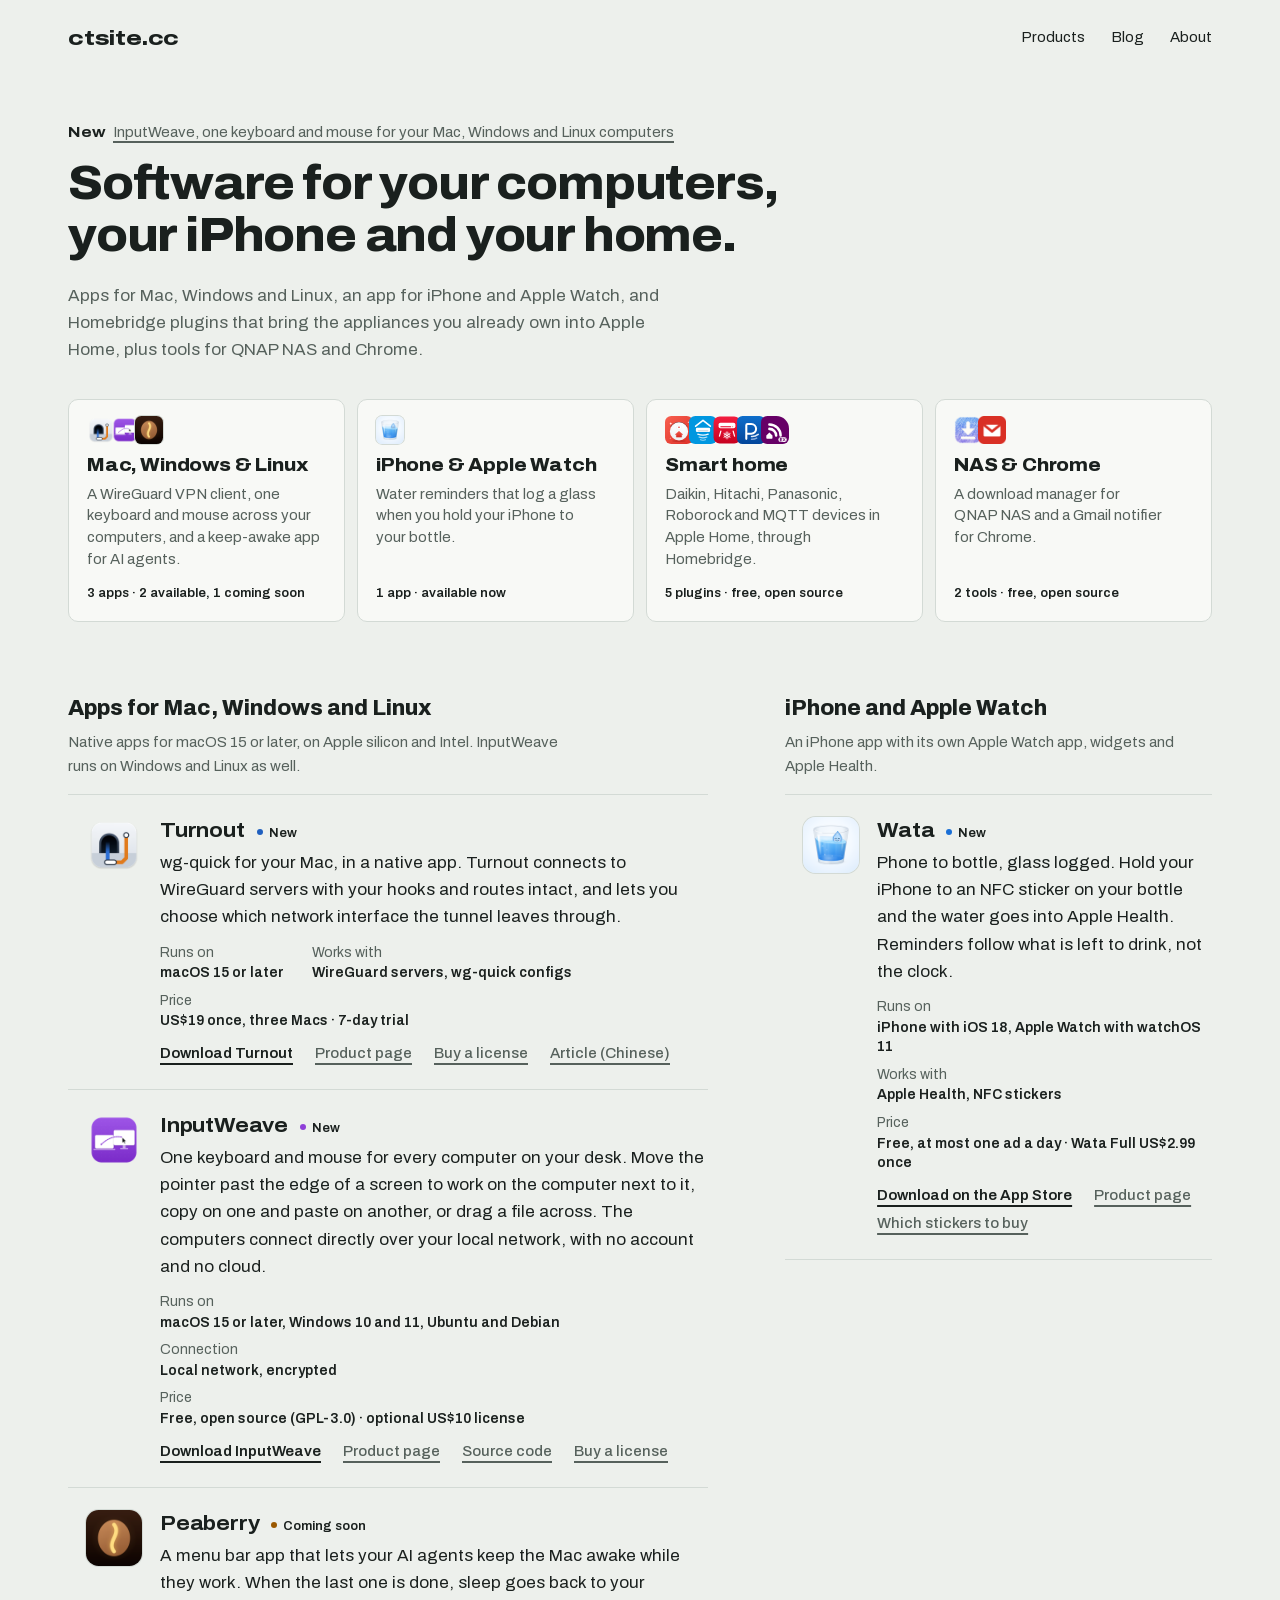
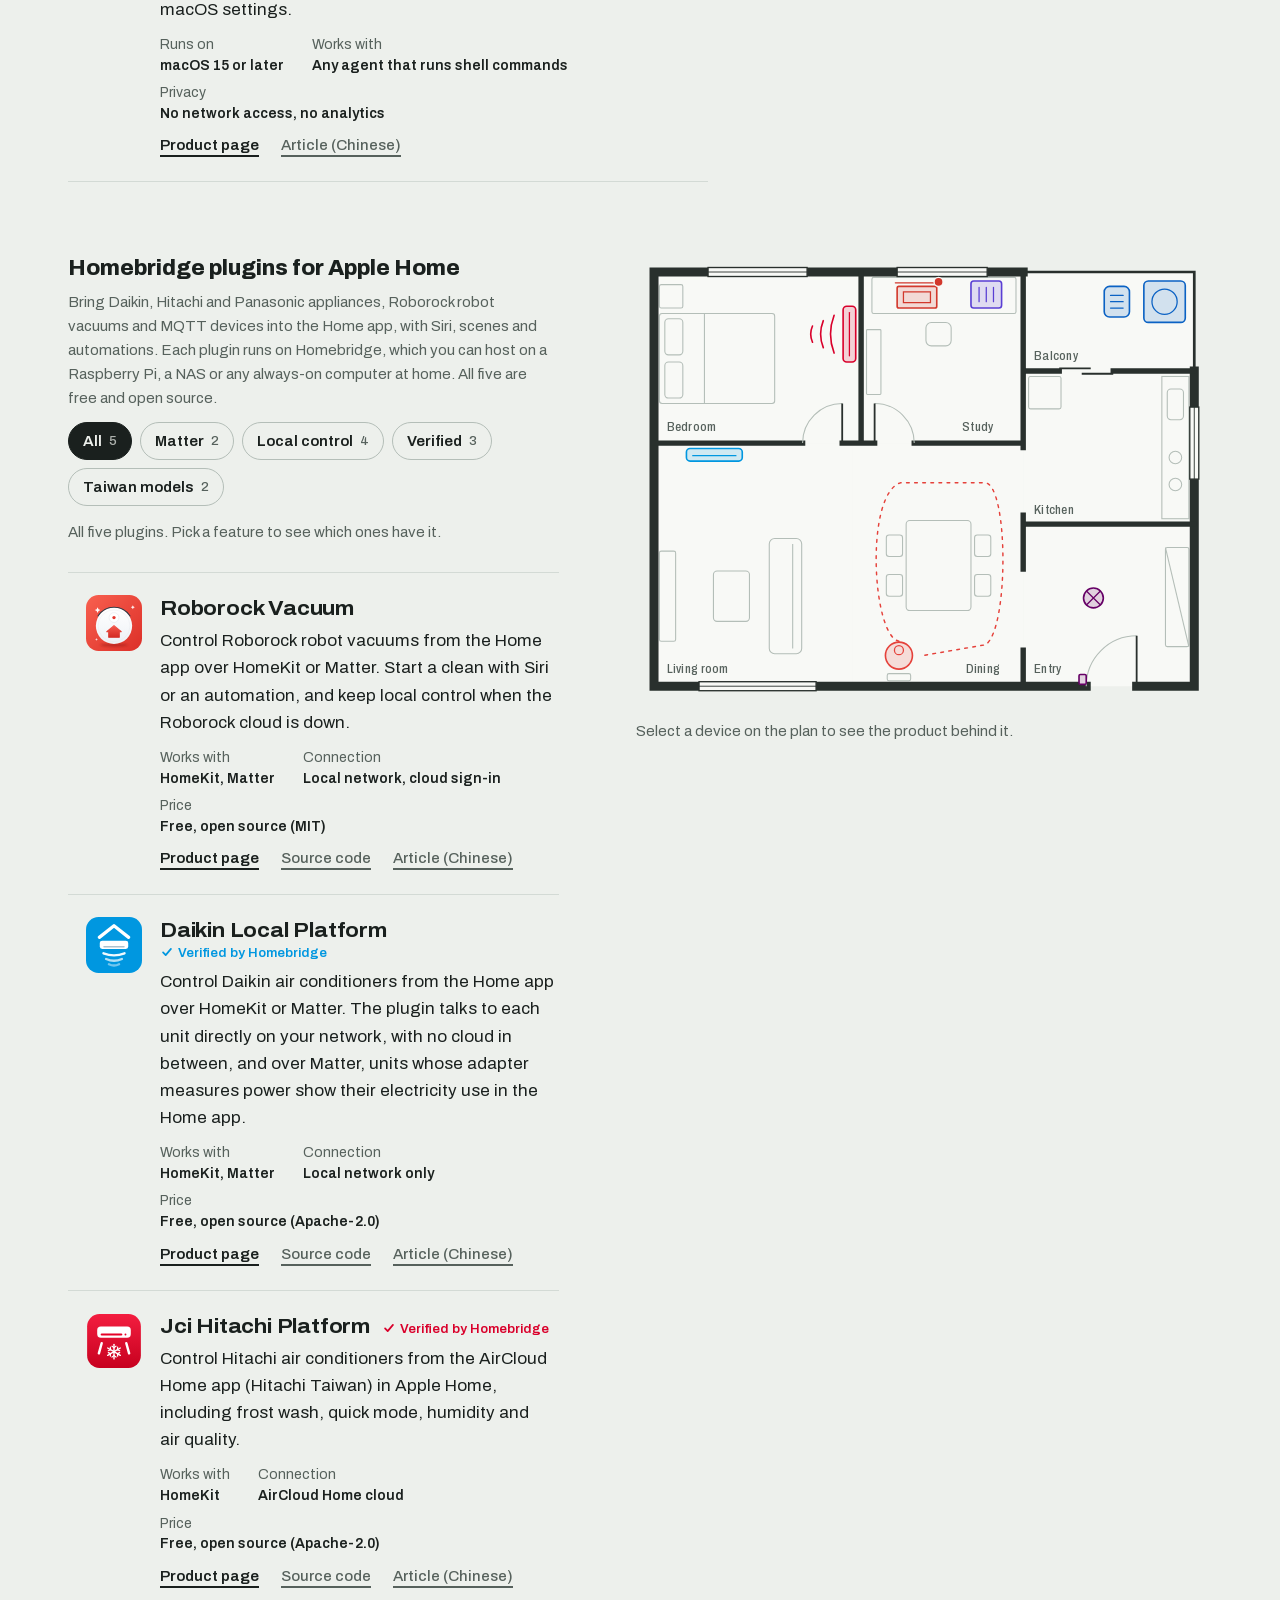
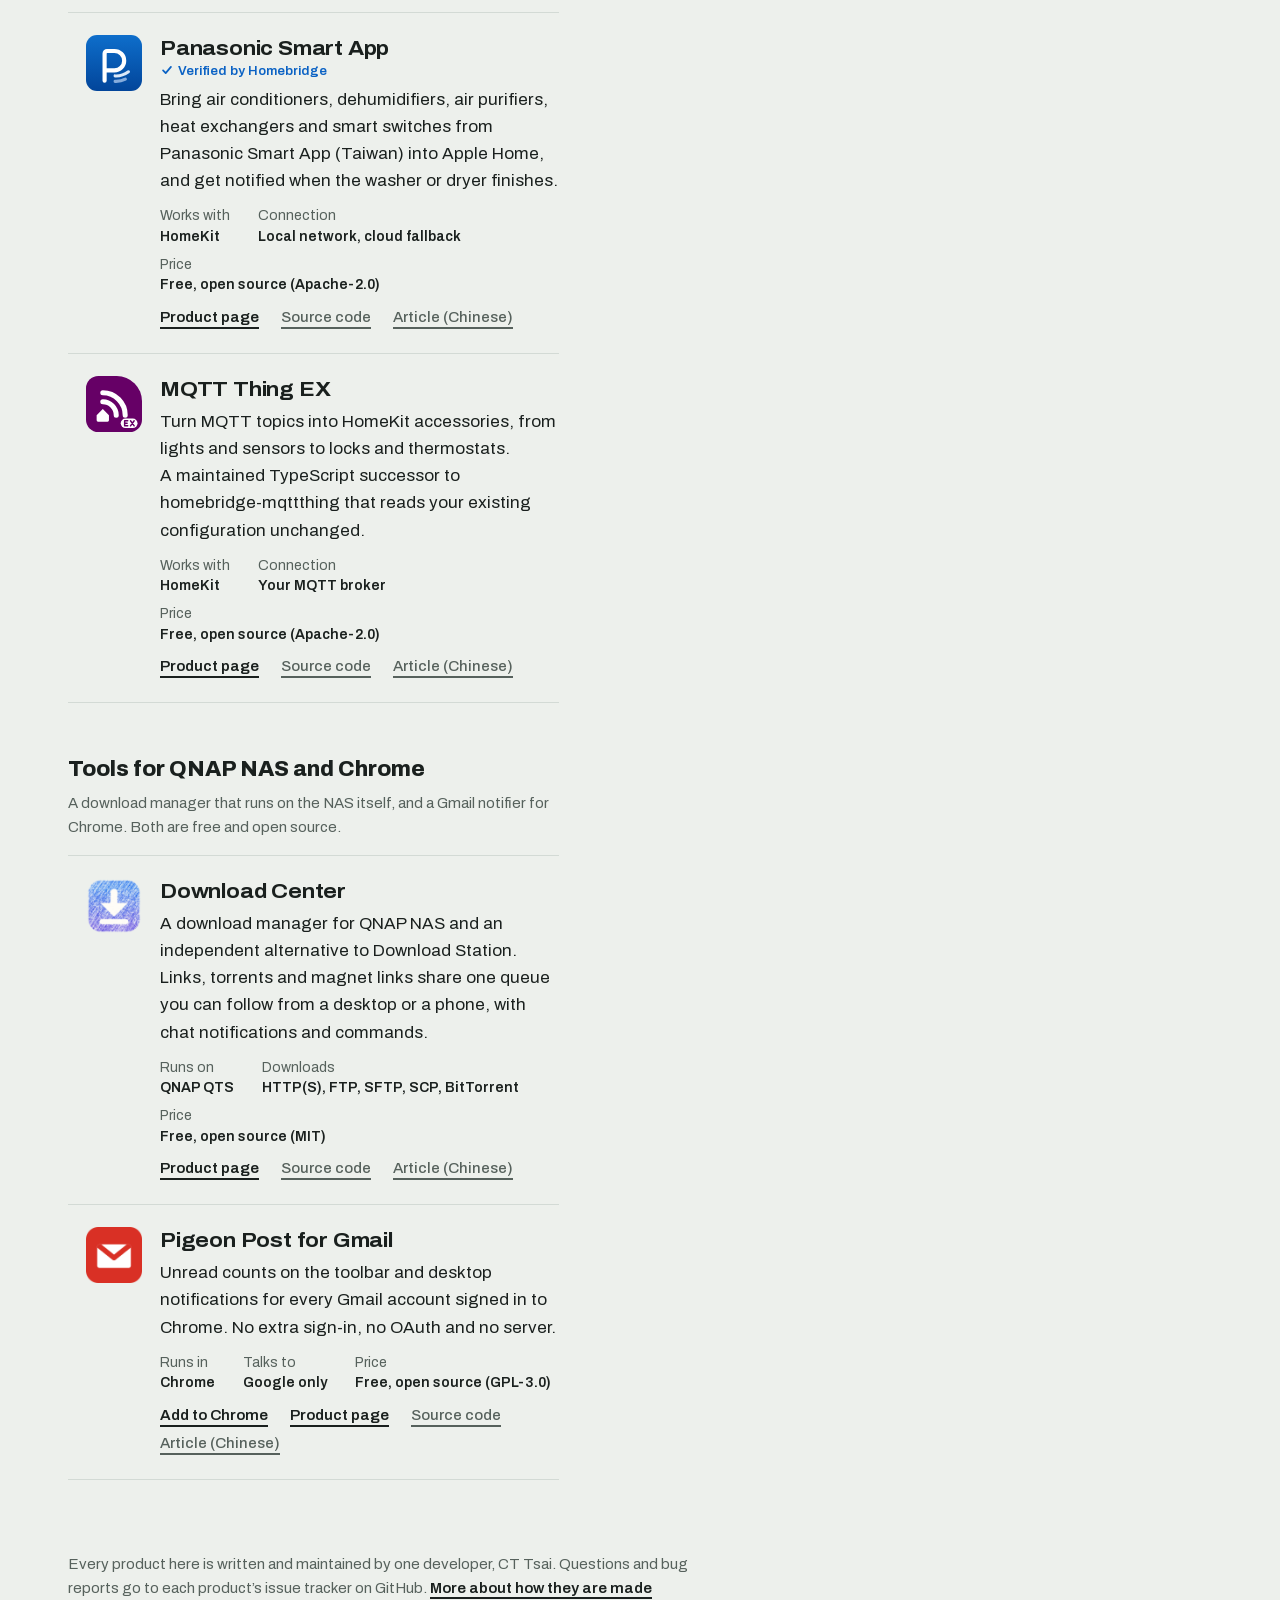
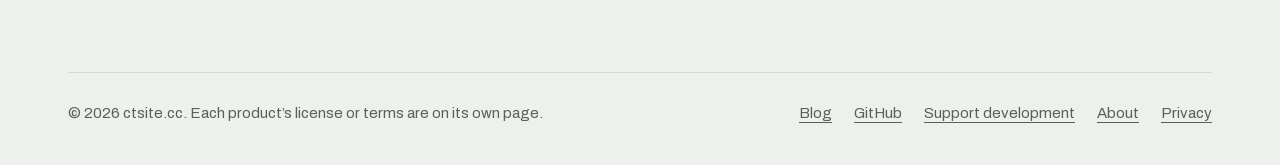
==== commit 02421e4e: "Add InputWeave and mark Wata as out on the App Store - InputWeave, one keyboard and mouse for Mac, W" ====
--- a/index.html
+++ b/index.html
@@ -5,13 +5,13 @@
 <meta name="viewport" content="width=device-width, initial-scale=1">
 <meta http-equiv="Content-Security-Policy" content="default-src 'self'; script-src 'self' https://pagead2.googlesyndication.com https://*.googlesyndication.com https://*.adtrafficquality.google https://www.googletagservices.com https://fundingchoicesmessages.google.com; style-src 'self' 'unsafe-inline'; img-src 'self' data: https:; font-src 'self'; connect-src 'self' https://itunes.apple.com https://turnout.ctsite.cc https://*.googlesyndication.com https://*.doubleclick.net https://*.google.com https://*.adtrafficquality.google; frame-src https://*.googlesyndication.com https://*.doubleclick.net https://*.google.com https://*.adtrafficquality.google; object-src 'none'; base-uri 'self'; form-action 'self'; upgrade-insecure-requests">
 <meta name="referrer" content="strict-origin-when-cross-origin">
-<title>ctsite.cc: Mac and iPhone apps, Homebridge plugins for Apple Home</title>
-<meta name="description" content="Turnout and Peaberry for Mac, Wata for iPhone and Apple Watch, and free, open-source Homebridge plugins for Apple Home, plus tools for QNAP NAS and Chrome.">
+<title>ctsite.cc: Mac, PC and iPhone apps, Homebridge plugins for Apple Home</title>
+<meta name="description" content="Turnout and Peaberry for Mac, InputWeave for Mac, Windows and Linux, Wata for iPhone and Apple Watch, and free, open-source Homebridge plugins for Apple Home, plus tools for QNAP NAS and Chrome.">
 <link rel="canonical" href="https://www.ctsite.cc/">
 <meta property="og:type" content="website">
 <meta property="og:url" content="https://www.ctsite.cc/">
-<meta property="og:title" content="ctsite.cc: Mac and iPhone apps, Homebridge plugins for Apple Home">
-<meta property="og:description" content="Mac and iPhone apps, and free, open-source Homebridge plugins that bring Daikin, Hitachi, Panasonic, Roborock and MQTT devices into Apple Home.">
+<meta property="og:title" content="ctsite.cc: Mac, PC and iPhone apps, Homebridge plugins for Apple Home">
+<meta property="og:description" content="Apps for Mac, Windows, Linux and iPhone, and free, open-source Homebridge plugins that bring Daikin, Hitachi, Panasonic, Roborock and MQTT devices into Apple Home.">
 <meta property="og:locale" content="en_US">
 <meta name="color-scheme" content="light dark">
 <meta name="theme-color" content="#EDF0EC" media="(prefers-color-scheme: light)">
@@ -39,17 +39,17 @@
 
   <section class="intro hero" aria-labelledby="hello">
     <div class="new-slot"><p class="new" hidden><span class="new-tag">New</span> <a href=""></a></p></div>
-    <h1 id="hello">Software for your Mac, your iPhone and your home.</h1>
-    <p class="lede">Mac apps, an app for iPhone and Apple Watch, and Homebridge plugins that bring the appliances you already own into Apple Home, plus tools for QNAP NAS and Chrome.</p>
+    <h1 id="hello">Software for your computers, your iPhone and your home.</h1>
+    <p class="lede">Apps for Mac, Windows and Linux, an app for iPhone and Apple Watch, and Homebridge plugins that bring the appliances you already own into Apple Home, plus tools for QNAP NAS and Chrome.</p>
 
     <nav class="directory" id="products" aria-label="Product categories">
       <ul>
         <li>
           <a href="#desktop" data-section="desktop" data-noun="app">
-            <span class="dir-icons" aria-hidden="true"><img src="icons/turnout.png" width="28" height="28" alt=""><img class="icon-square" src="icons/peaberry.png" width="28" height="28" alt=""></span>
-            <span class="dir-label">Mac</span>
-            <span class="dir-line">A WireGuard VPN client, and a menu bar app that keeps the Mac awake for AI agents.</span>
-            <span class="dir-meta">2 apps · 1 available, 1 coming soon</span>
+            <span class="dir-icons" aria-hidden="true"><img src="icons/turnout.png" width="28" height="28" alt=""><img src="icons/inputweave.png" width="28" height="28" alt=""><img class="icon-square" src="icons/peaberry.png" width="28" height="28" alt=""></span>
+            <span class="dir-label">Mac, Windows &amp; Linux</span>
+            <span class="dir-line">A WireGuard VPN client, one keyboard and mouse across your computers, and a keep-awake app for AI agents.</span>
+            <span class="dir-meta">3 apps · 2 available, 1 coming soon</span>
           </a>
         </li>
         <li>
@@ -57,7 +57,7 @@
             <span class="dir-icons" aria-hidden="true"><img class="icon-square" src="icons/wata.png" width="28" height="28" alt=""></span>
             <span class="dir-label">iPhone &amp; Apple Watch</span>
             <span class="dir-line">Water reminders that log a glass when you hold your iPhone to your bottle.</span>
-            <span class="dir-meta">1 app · coming soon</span>
+            <span class="dir-meta">1 app · available now</span>
           </a>
         </li>
         <li>
@@ -83,8 +83,8 @@
   <div class="apps">
 
     <section class="group" id="desktop" aria-labelledby="desktop-title">
-      <h2 id="desktop-title">Mac apps</h2>
-      <p class="group-note">Native apps for macOS 15 or later, on Apple silicon and Intel.</p>
+      <h2 id="desktop-title">Apps for Mac, Windows and Linux</h2>
+      <p class="group-note">Native apps for macOS 15 or later, on Apple silicon and Intel. InputWeave runs on Windows and Linux as well.</p>
       <ul class="projects">
         <li class="project c-turnout" id="turnout" data-status="live" data-released="2026-10-26"
             data-site="https://turnout.ctsite.cc/" data-new-line="Turnout, a WireGuard VPN client for Mac"
@@ -110,6 +110,28 @@
             </p>
           </div>
         </li>
+        <li class="project c-inputweave" id="inputweave" data-status="live" data-released="2026-11-05"
+            data-site="https://inputweave.ctsite.cc/" data-new-line="InputWeave, one keyboard and mouse for your Mac, Windows and Linux computers">
+          <img src="icons/inputweave.png" width="56" height="56" alt="">
+          <div>
+            <div class="project-head">
+              <h3>InputWeave</h3>
+              <span class="status" hidden></span>
+            </div>
+            <p class="desc">One keyboard and mouse for every computer on your desk. Move the pointer past the edge of a screen to work on the computer next to it, copy on one and paste on another, or drag a file across. The computers connect directly over your local network, with no account and no cloud.</p>
+            <dl class="facts">
+              <div><dt>Runs on</dt><dd>macOS 15 or later, Windows 10 and 11, Ubuntu and Debian</dd></div>
+              <div><dt>Connection</dt><dd>Local network, encrypted</dd></div>
+              <div data-fact="price"><dt>Price</dt><dd>Free, open source (GPL-3.0) · optional US$10 license</dd></div>
+            </dl>
+            <p class="links">
+              <a href="https://github.com/tasict/InputWeave/releases/latest">Download InputWeave</a>
+              <a class="quiet" href="https://inputweave.ctsite.cc/">Product page</a>
+              <a class="quiet" href="https://github.com/tasict/InputWeave">Source code</a>
+              <a class="quiet" href="https://inputweave.ctsite.cc/#price">Buy a license</a>
+            </p>
+          </div>
+        </li>
         <li class="project c-peaberry" id="peaberry" data-status="soon"
             data-site="https://peaberry.ctsite.cc/" data-new-line="Peaberry keeps your Mac awake for AI agents"
             data-store="mac" data-bundle-id="com.tasict.peaberry" data-store-label="Download on the Mac App Store">
@@ -138,14 +160,13 @@
       <h2 id="iphone-title">iPhone and Apple Watch</h2>
       <p class="group-note">An iPhone app with its own Apple Watch app, widgets and Apple Health.</p>
       <ul class="projects">
-        <li class="project c-wata" id="wata" data-status="soon"
-            data-site="https://wata.ctsite.cc/" data-new-line="Wata, water reminders for iPhone and Apple Watch"
-            data-store="ios" data-bundle-id="cc.ctsite.wata" data-store-label="Download on the App Store">
+        <li class="project c-wata" id="wata" data-status="live" data-released="2026-11-04"
+            data-site="https://wata.ctsite.cc/" data-new-line="Wata, water reminders for iPhone and Apple Watch">
           <img class="icon-square" src="icons/wata.png" width="56" height="56" alt="">
           <div>
             <div class="project-head">
               <h3>Wata</h3>
-              <span class="status">Coming soon</span>
+              <span class="status" hidden></span>
             </div>
             <p class="desc">Phone to bottle, glass logged. Hold your iPhone to an NFC sticker on your bottle and the water goes into Apple Health. Reminders follow what is left to drink, not the clock.</p>
             <dl class="facts">
@@ -154,7 +175,8 @@
               <div data-fact="price"><dt>Price</dt><dd>Free, at most one ad a day · Wata Full US$2.99 once</dd></div>
             </dl>
             <p class="links">
-              <a href="https://wata.ctsite.cc/">Product page</a>
+              <a href="https://apps.apple.com/app/id6826999730">Download on the App Store</a>
+              <a class="quiet" href="https://wata.ctsite.cc/">Product page</a>
               <a class="quiet" href="https://wata.ctsite.cc/stickers/">Which stickers to buy</a>
             </p>
           </div>
@@ -345,11 +367,14 @@
               </p>
             </div>
           </li>
-          <li class="project c-daikin" id="daikin" data-tags="matter local">
+          <li class="project c-daikin" id="daikin" data-tags="matter local verified">
             <img src="icons/daikin.svg" width="56" height="56" alt="">
             <div>
-              <h3>Daikin Local Platform</h3>
-              <p class="desc">Control Daikin air conditioners from the Home app over HomeKit or Matter. The plugin talks to each unit directly on your network, with no cloud in between.</p>
+              <div class="project-head">
+                <h3>Daikin Local Platform</h3>
+                <span class="verified"><svg viewBox="0 0 16 16" aria-hidden="true"><path d="M3.5 8.5l3 3 6-7"/></svg>Verified by Homebridge</span>
+              </div>
+              <p class="desc">Control Daikin air conditioners from the Home app over HomeKit or Matter. The plugin talks to each unit directly on your network, with no cloud in between, and over Matter, units whose adapter measures power show their electricity use in the Home app.</p>
               <dl class="facts">
                 <div><dt>Works with</dt><dd>HomeKit, Matter</dd></div>
                 <div><dt>Connection</dt><dd>Local network only</dd></div>
--- a/site.css
+++ b/site.css
@@ -1,5 +1,5 @@
 /* ctsite.cc home page
-   Idea: a directory of the products, sorted by where they run (Mac, iPhone and Apple Watch, smart home, NAS and Chrome).
+   Idea: a directory of the products, sorted by where they run (Mac, Windows and Linux; iPhone and Apple Watch; smart home; NAS and Chrome).
    The smart-home and tools products sit beside the floor plan of a Taiwanese apartment: each is a device in the home, and the room of the product being read lights up in that product's brand color.
    The site has no accent color of its own; color comes only from the products. Type is Archivo (width axis: condensed for plan labels, wide for names). */
 
@@ -32,6 +32,7 @@
   --turnout: #1f5fbf;
   --peaberry: #9a5800;
   --wata: #1a6fd6;
+  --inputweave: #8e3fd8;
 
   --font: "Archivo", -apple-system, BlinkMacSystemFont, sans-serif;
 }
@@ -56,6 +57,7 @@
     --turnout: #6fa3f2;
     --peaberry: #ffb224;
     --wata: #6cc4ff;
+    --inputweave: #bf8cff;
   }
 }
 
@@ -69,6 +71,7 @@
 .c-turnout { --c: var(--turnout); }
 .c-peaberry { --c: var(--peaberry); }
 .c-wata { --c: var(--wata); }
+.c-inputweave { --c: var(--inputweave); }
 
 *, *::before, *::after { box-sizing: border-box; }
 
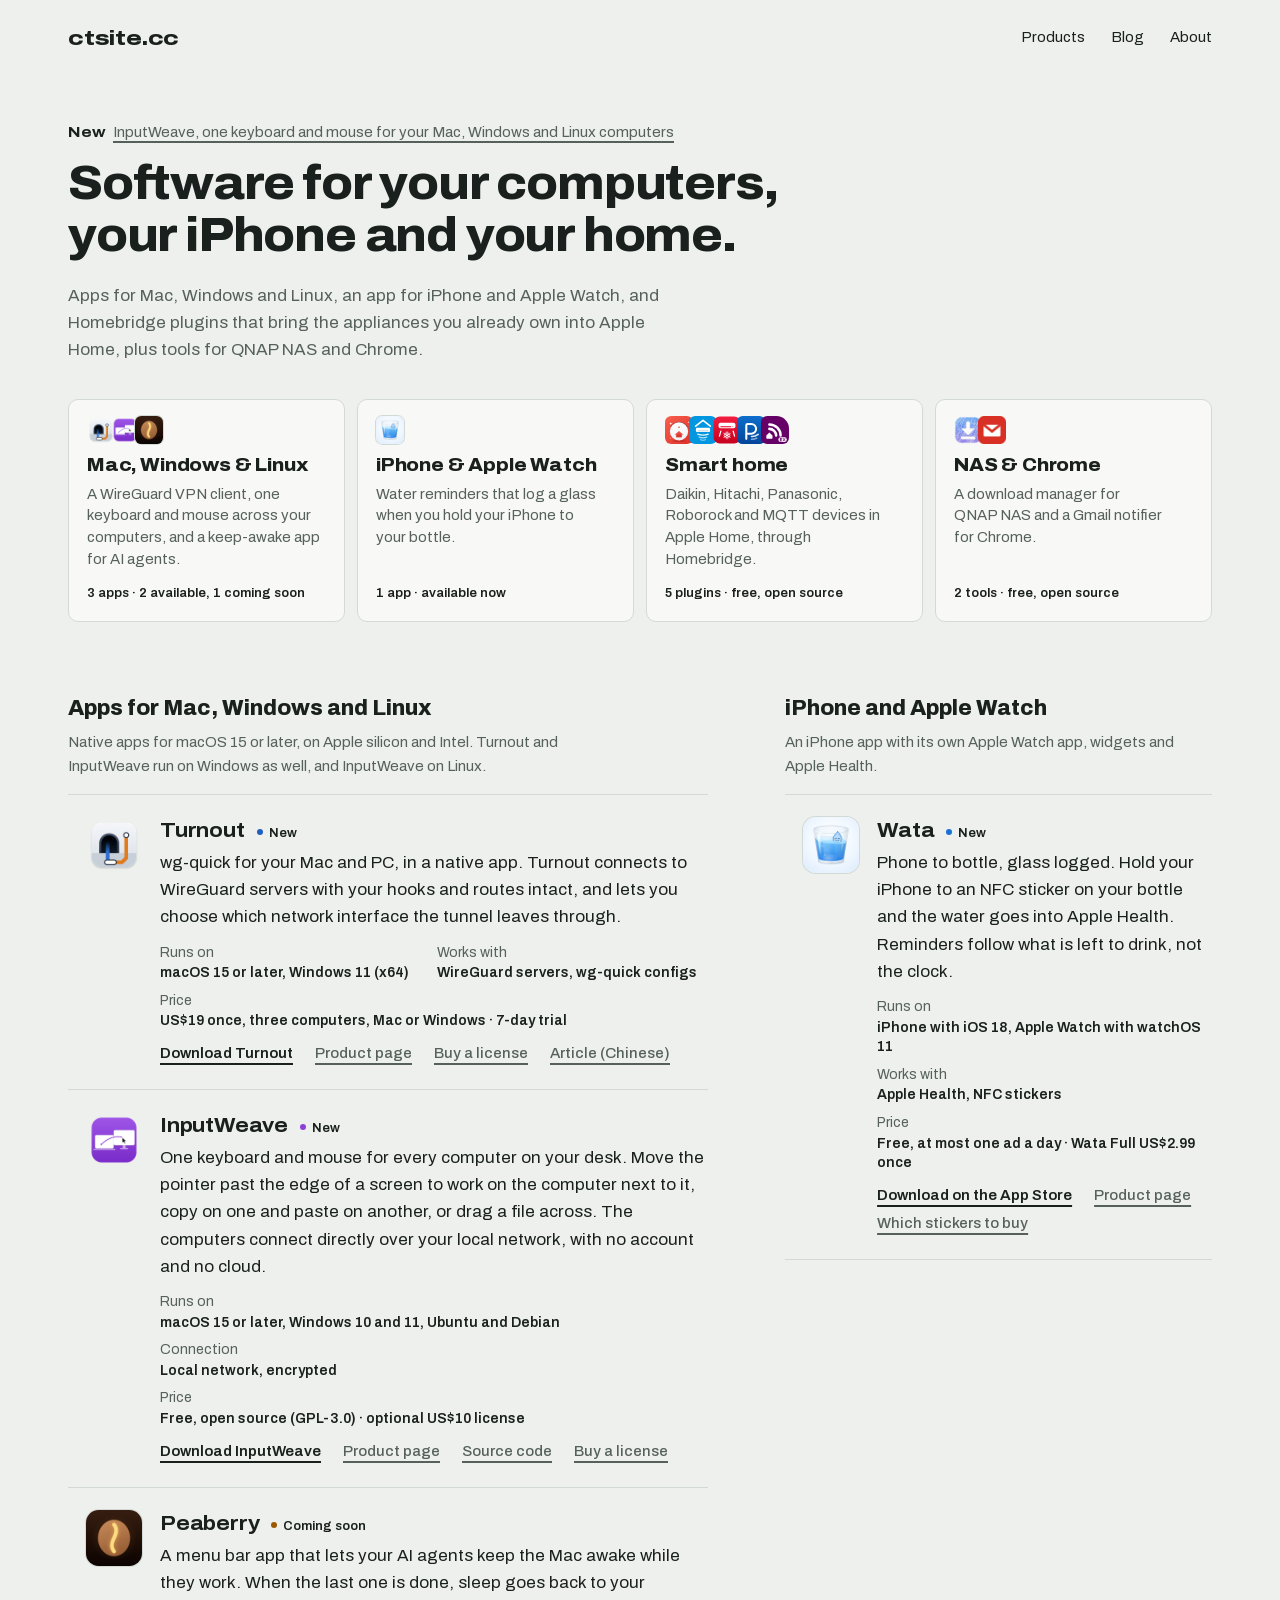
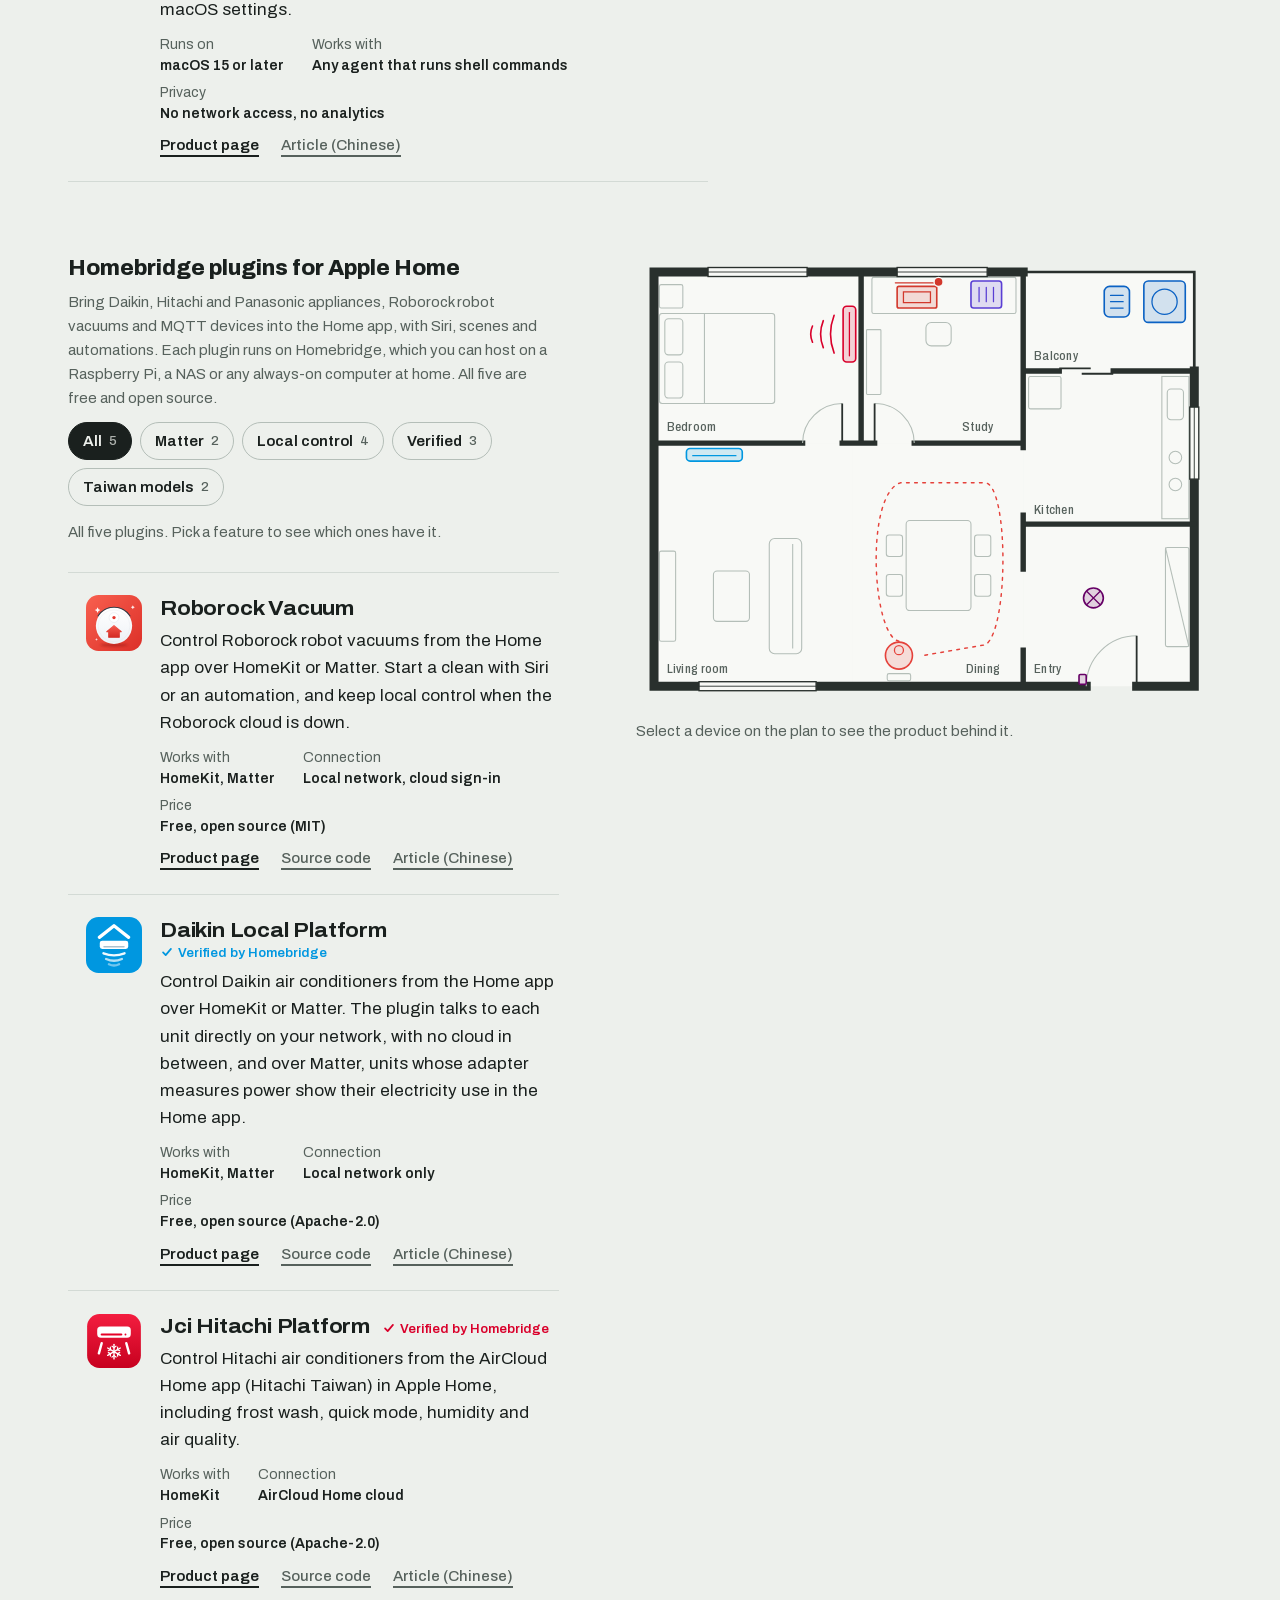
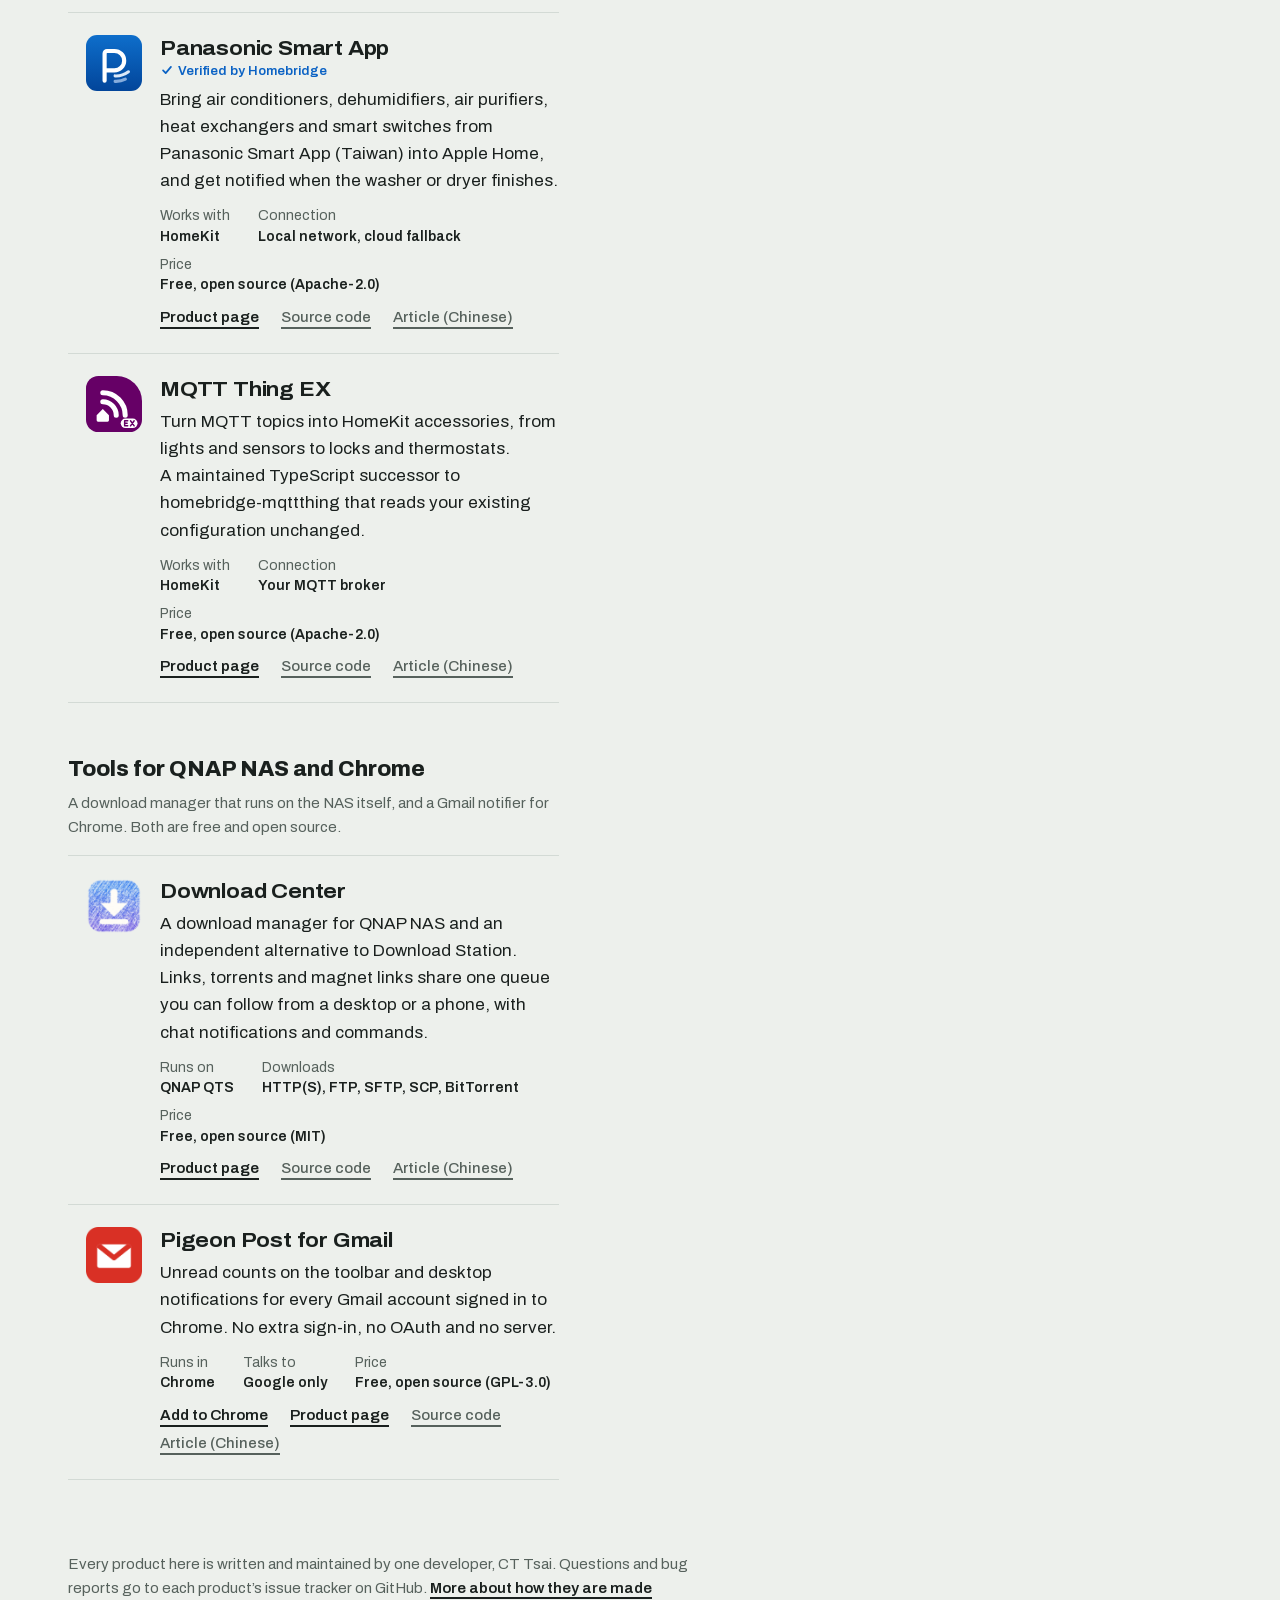
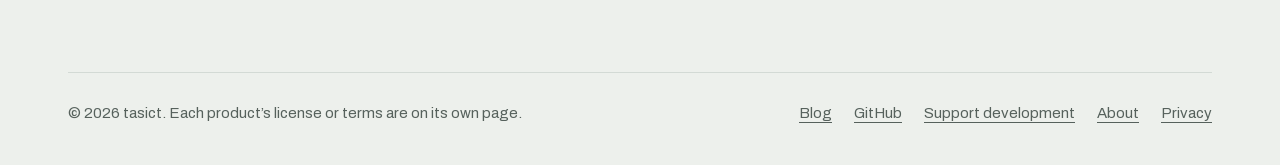
==== commit 4e7adc84: "Link the ctsite.cc sites together and show Turnout for Windows - Turnout's card, the desktop section" ====
--- a/index.html
+++ b/index.html
@@ -6,24 +6,55 @@
 <meta http-equiv="Content-Security-Policy" content="default-src 'self'; script-src 'self' https://pagead2.googlesyndication.com https://*.googlesyndication.com https://*.adtrafficquality.google https://www.googletagservices.com https://fundingchoicesmessages.google.com; style-src 'self' 'unsafe-inline'; img-src 'self' data: https:; font-src 'self'; connect-src 'self' https://itunes.apple.com https://turnout.ctsite.cc https://*.googlesyndication.com https://*.doubleclick.net https://*.google.com https://*.adtrafficquality.google; frame-src https://*.googlesyndication.com https://*.doubleclick.net https://*.google.com https://*.adtrafficquality.google; object-src 'none'; base-uri 'self'; form-action 'self'; upgrade-insecure-requests">
 <meta name="referrer" content="strict-origin-when-cross-origin">
 <title>ctsite.cc: Mac, PC and iPhone apps, Homebridge plugins for Apple Home</title>
-<meta name="description" content="Turnout and Peaberry for Mac, InputWeave for Mac, Windows and Linux, Wata for iPhone and Apple Watch, and free, open-source Homebridge plugins for Apple Home, plus tools for QNAP NAS and Chrome.">
+<meta name="description" content="Turnout for Mac and Windows, InputWeave for Mac, Windows and Linux, Peaberry for Mac, Wata for iPhone and Apple Watch, and free, open-source Homebridge plugins for Apple Home, plus tools for QNAP NAS and Chrome.">
 <link rel="canonical" href="https://www.ctsite.cc/">
 <meta property="og:type" content="website">
+<meta property="og:site_name" content="ctsite.cc">
 <meta property="og:url" content="https://www.ctsite.cc/">
 <meta property="og:title" content="ctsite.cc: Mac, PC and iPhone apps, Homebridge plugins for Apple Home">
 <meta property="og:description" content="Apps for Mac, Windows, Linux and iPhone, and free, open-source Homebridge plugins that bring Daikin, Hitachi, Panasonic, Roborock and MQTT devices into Apple Home.">
+<meta property="og:image" content="https://www.ctsite.cc/og.png">
+<meta property="og:image:width" content="1200">
+<meta property="og:image:height" content="630">
+<meta property="og:image:alt" content="The ctsite.cc home page: apps for Mac, Windows, Linux, iPhone and Apple Watch, Homebridge plugins, and tools for QNAP NAS and Chrome">
 <meta property="og:locale" content="en_US">
+<meta name="twitter:card" content="summary_large_image">
 <meta name="color-scheme" content="light dark">
 <meta name="theme-color" content="#EDF0EC" media="(prefers-color-scheme: light)">
 <meta name="theme-color" content="#0F1312" media="(prefers-color-scheme: dark)">
 <link rel="icon" href="favicon.svg" type="image/svg+xml">
+<link rel="apple-touch-icon" href="apple-touch-icon.png">
 <link rel="preload" href="fonts/archivo-latin.woff2" as="font" type="font/woff2" crossorigin>
 <link rel="stylesheet" href="site.css">
 <script src="site.js" defer></script>
+<script type="application/ld+json">
+{
+  "@context": "https://schema.org",
+  "@graph": [
+    {
+      "@type": "Organization",
+      "@id": "https://www.ctsite.cc/#org",
+      "name": "ctsite.cc",
+      "url": "https://www.ctsite.cc/",
+      "founder": {"@type": "Person", "name": "CT Tsai", "url": "https://github.com/tasict"},
+      "sameAs": ["https://github.com/tasict", "https://blog.ctsite.cc/"]
+    },
+    {
+      "@type": "WebSite",
+      "@id": "https://www.ctsite.cc/#site",
+      "name": "ctsite.cc",
+      "url": "https://www.ctsite.cc/",
+      "inLanguage": "en",
+      "publisher": {"@id": "https://www.ctsite.cc/#org"}
+    }
+  ]
+}
+</script>
 <script async src="https://pagead2.googlesyndication.com/pagead/js/adsbygoogle.js?client=ca-pub-5869768897978172"
      crossorigin="anonymous"></script>
 </head>
 <body>
+<a class="skip" href="#main">Skip to content</a>
 <div class="page">
 
 <header class="top">
@@ -35,7 +66,7 @@
   </nav>
 </header>
 
-<main class="home" data-new-days="60">
+<main class="home" id="main" data-new-days="60">
 
   <section class="intro hero" aria-labelledby="hello">
     <div class="new-slot"><p class="new" hidden><span class="new-tag">New</span> <a href=""></a></p></div>
@@ -84,10 +115,10 @@
 
     <section class="group" id="desktop" aria-labelledby="desktop-title">
       <h2 id="desktop-title">Apps for Mac, Windows and Linux</h2>
-      <p class="group-note">Native apps for macOS 15 or later, on Apple silicon and Intel. InputWeave runs on Windows and Linux as well.</p>
+      <p class="group-note">Native apps for macOS 15 or later, on Apple silicon and Intel. Turnout and InputWeave run on Windows as well, and InputWeave on Linux.</p>
       <ul class="projects">
         <li class="project c-turnout" id="turnout" data-status="live" data-released="2026-10-26"
-            data-site="https://turnout.ctsite.cc/" data-new-line="Turnout, a WireGuard VPN client for Mac"
+            data-site="https://turnout.ctsite.cc/" data-new-line="Turnout, a WireGuard VPN client for Mac and Windows"
             data-pricing="https://turnout.ctsite.cc/assets/pricing.json">
           <img src="icons/turnout.png" width="56" height="56" alt="">
           <div>
@@ -95,15 +126,15 @@
               <h3>Turnout</h3>
               <span class="status" hidden></span>
             </div>
-            <p class="desc">wg-quick for your Mac, in a native app. Turnout connects to WireGuard servers with your hooks and routes intact, and lets you choose which network interface the tunnel leaves through.</p>
+            <p class="desc">wg-quick for your Mac and PC, in a native app. Turnout connects to WireGuard servers with your hooks and routes intact, and lets you choose which network interface the tunnel leaves through.</p>
             <dl class="facts">
-              <div><dt>Runs on</dt><dd>macOS 15 or later</dd></div>
+              <div><dt>Runs on</dt><dd>macOS 15 or later, Windows 11 (x64)</dd></div>
               <div><dt>Works with</dt><dd>WireGuard servers, wg-quick configs</dd></div>
-              <div data-fact="price"><dt>Price</dt><dd><span data-price>US$19</span> once, three Macs · 7-day trial</dd></div>
+              <div data-fact="price"><dt>Price</dt><dd><span data-price>US$19</span> once, three computers, Mac or Windows · 7-day trial</dd></div>
             </dl>
             <p class="sale" hidden></p>
             <p class="links">
-              <a href="https://github.com/tasict/Turnout/releases/latest">Download Turnout</a>
+              <a href="https://turnout.ctsite.cc/#install">Download Turnout</a>
               <a class="quiet" href="https://turnout.ctsite.cc/">Product page</a>
               <a class="quiet" href="https://turnout.ctsite.cc/#pricing">Buy a license</a>
               <a class="quiet" href="https://blog.ctsite.cc/2026/10/turnout.html" hreflang="zh-Hant">Article (Chinese)</a>
@@ -125,7 +156,7 @@
               <div data-fact="price"><dt>Price</dt><dd>Free, open source (GPL-3.0) · optional US$10 license</dd></div>
             </dl>
             <p class="links">
-              <a href="https://github.com/tasict/InputWeave/releases/latest">Download InputWeave</a>
+              <a href="https://inputweave.ctsite.cc/#download">Download InputWeave</a>
               <a class="quiet" href="https://inputweave.ctsite.cc/">Product page</a>
               <a class="quiet" href="https://github.com/tasict/InputWeave">Source code</a>
               <a class="quiet" href="https://inputweave.ctsite.cc/#price">Buy a license</a>
@@ -496,7 +527,7 @@
 </main>
 
 <footer class="foot">
-  <p>© 2026 ctsite.cc. Each product’s license or terms are on its own page.</p>
+  <p>© 2026 tasict. Each product’s license or terms are on its own page.</p>
   <p class="foot-links">
     <a href="https://blog.ctsite.cc/">Blog</a>
     <a href="https://github.com/tasict">GitHub</a>
--- a/site.css
+++ b/site.css
@@ -94,12 +94,28 @@
 a { color: inherit; }
 
 a:focus-visible {
-  outline: 2px solid var(--ink);
+  outline: 3px solid var(--ink);
   outline-offset: 3px;
   border-radius: 3px;
 }
 
 [hidden] { display: none !important; }
+
+/* The first thing a keyboard reaches on every page of every ctsite.cc site */
+.skip {
+  position: absolute;
+  left: 16px;
+  top: -100px;
+  z-index: 10;
+  padding: 10px 16px;
+  border-radius: 6px;
+  background: var(--ink);
+  color: var(--paper);
+  font-weight: 600;
+  text-decoration: none;
+}
+
+.skip:focus { top: 12px; }
 
 .page {
   --gutter: clamp(16px, 4vw, 48px);
@@ -223,7 +239,7 @@
   min-height: 46px;
   padding: 0 18px;
   border: 1.5px solid var(--ink);
-  border-radius: 6px;
+  border-radius: 10px;
   font-size: 1rem;
   font-weight: 600;
   line-height: 1.2;
@@ -564,7 +580,7 @@
 
 .chip:hover { border-color: var(--ink); }
 .chip:active { transform: scale(0.95); }
-.chip:focus-visible { outline: 2px solid var(--ink); outline-offset: 3px; }
+.chip:focus-visible { outline: 3px solid var(--ink); outline-offset: 3px; }
 .chip[aria-pressed="true"] { background: var(--ink); border-color: var(--ink); color: var(--paper); }
 
 .chip-n {
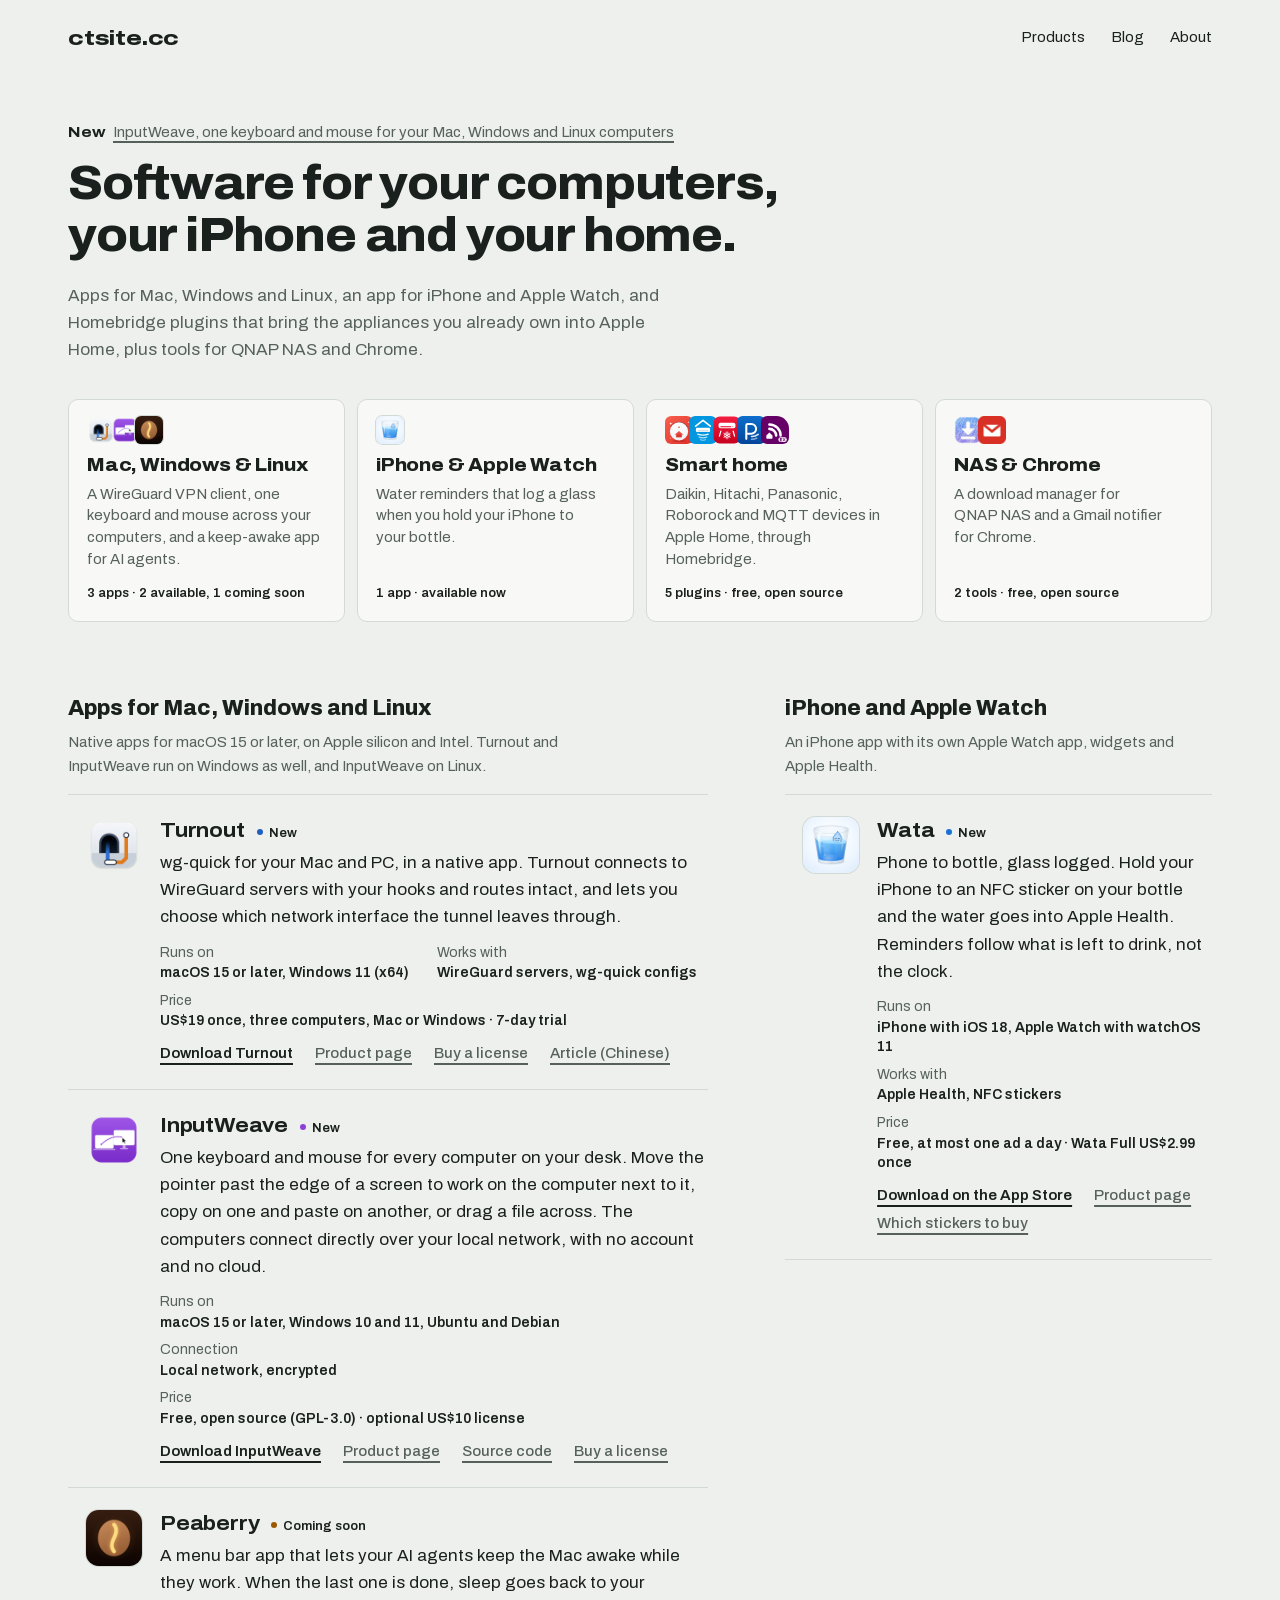
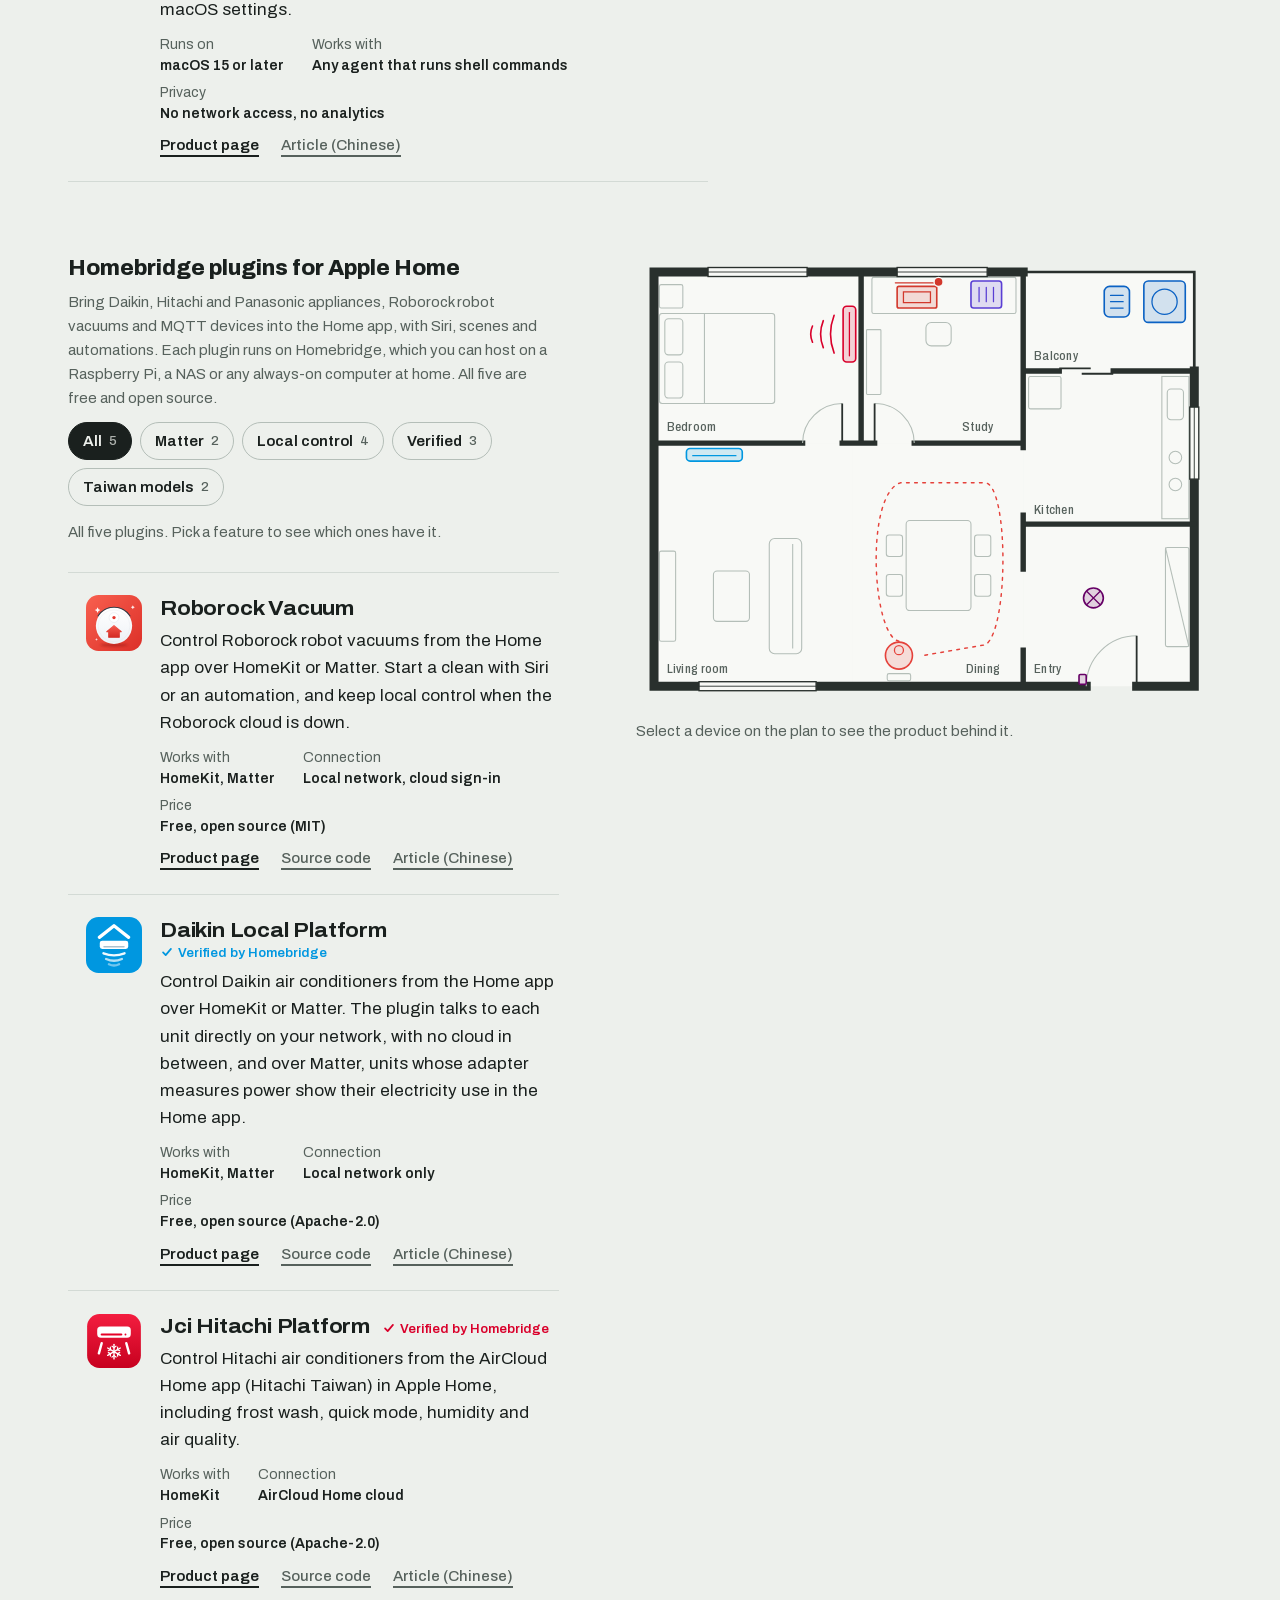
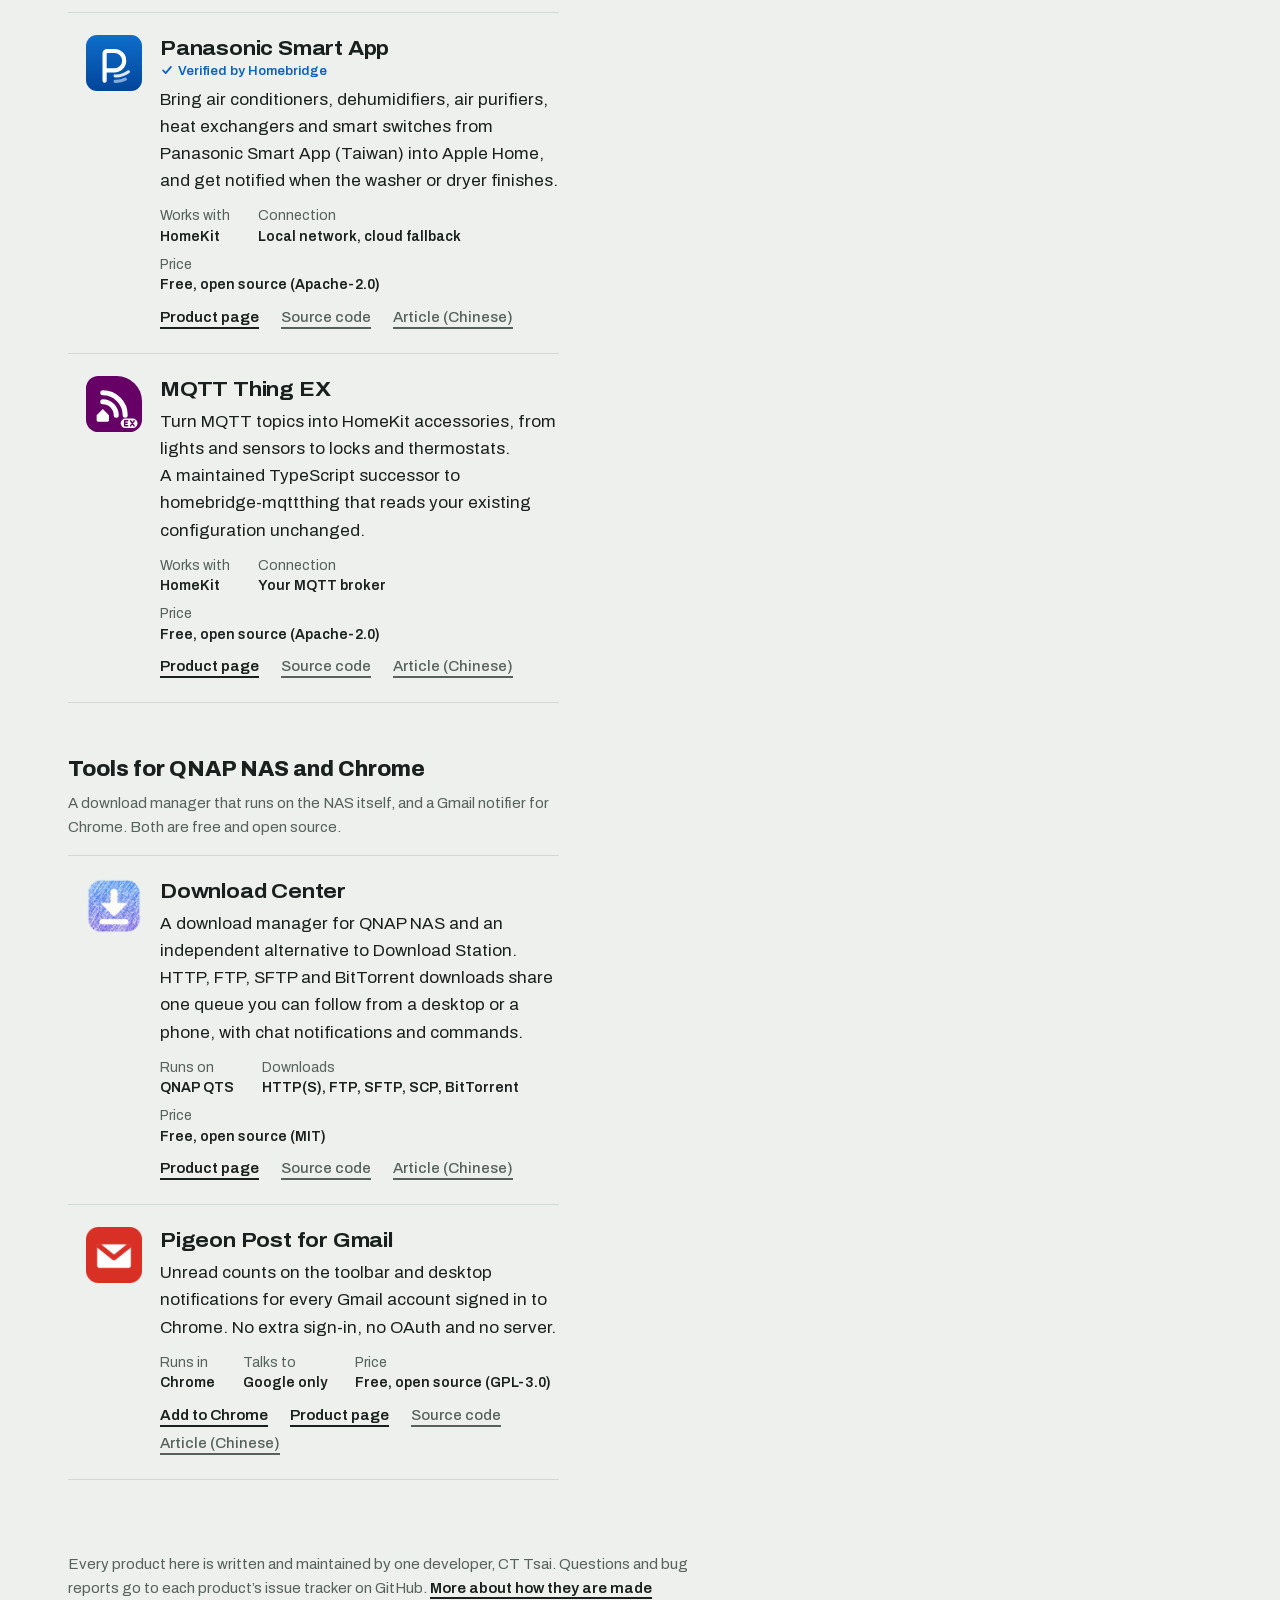
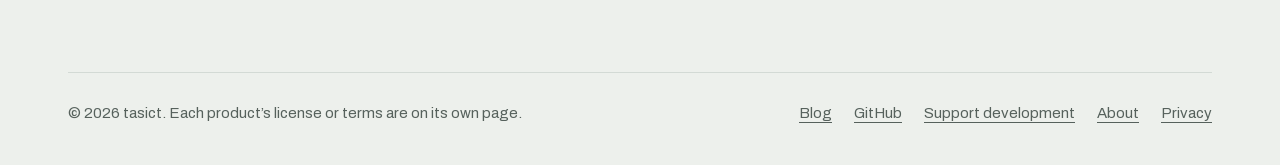
==== commit e72cde2c: "Describe Download Center and Turnout 1.1 in plainer terms - index.html and about.html list Download " ====
--- a/index.html
+++ b/index.html
@@ -487,7 +487,7 @@
           <img src="icons/download-center.png" width="56" height="56" alt="">
           <div>
             <h3>Download Center</h3>
-            <p class="desc">A download manager for QNAP NAS and an independent alternative to Download Station. Links, torrents and magnet links share one queue you can follow from a desktop or a phone, with chat notifications and commands.</p>
+            <p class="desc">A download manager for QNAP NAS and an independent alternative to Download Station. HTTP, FTP, SFTP and BitTorrent downloads share one queue you can follow from a desktop or a phone, with chat notifications and commands.</p>
             <dl class="facts">
               <div><dt>Runs on</dt><dd>QNAP QTS</dd></div>
               <div><dt>Downloads</dt><dd>HTTP(S), FTP, SFTP, SCP, BitTorrent</dd></div>
